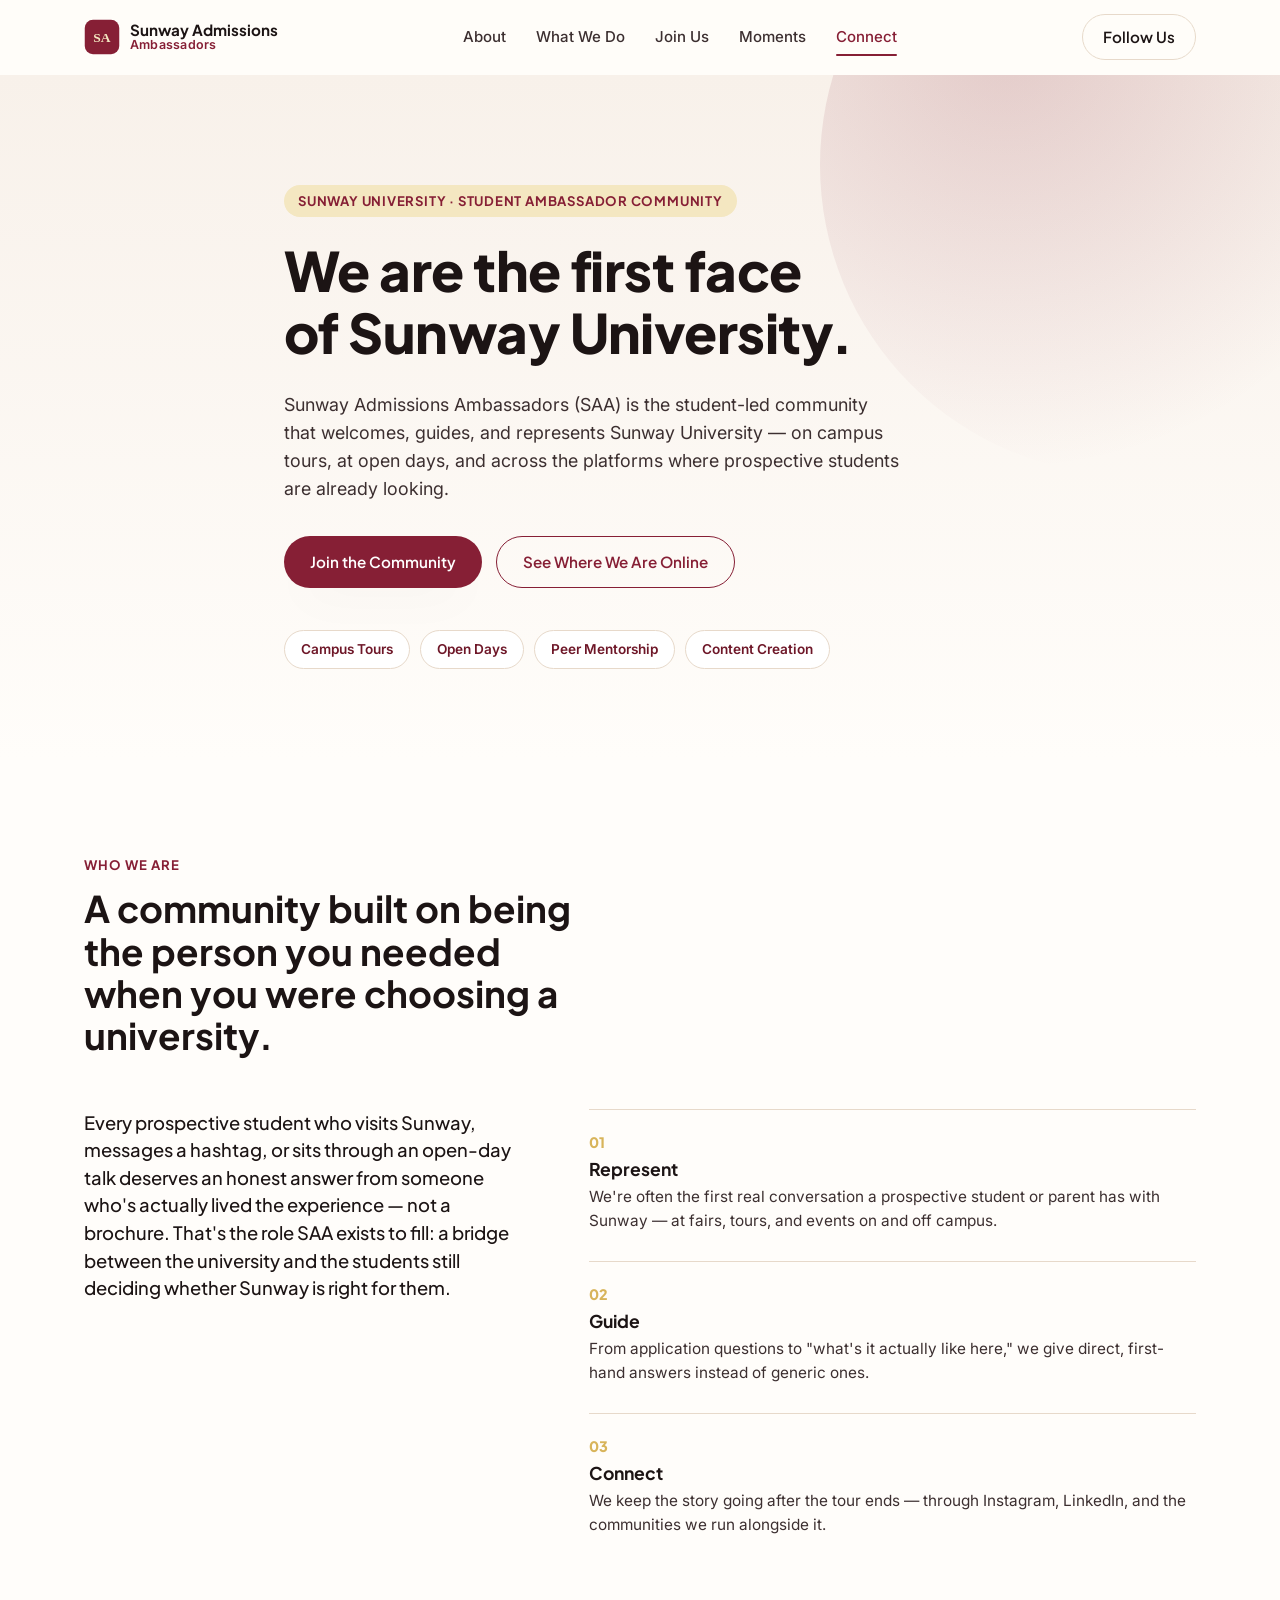
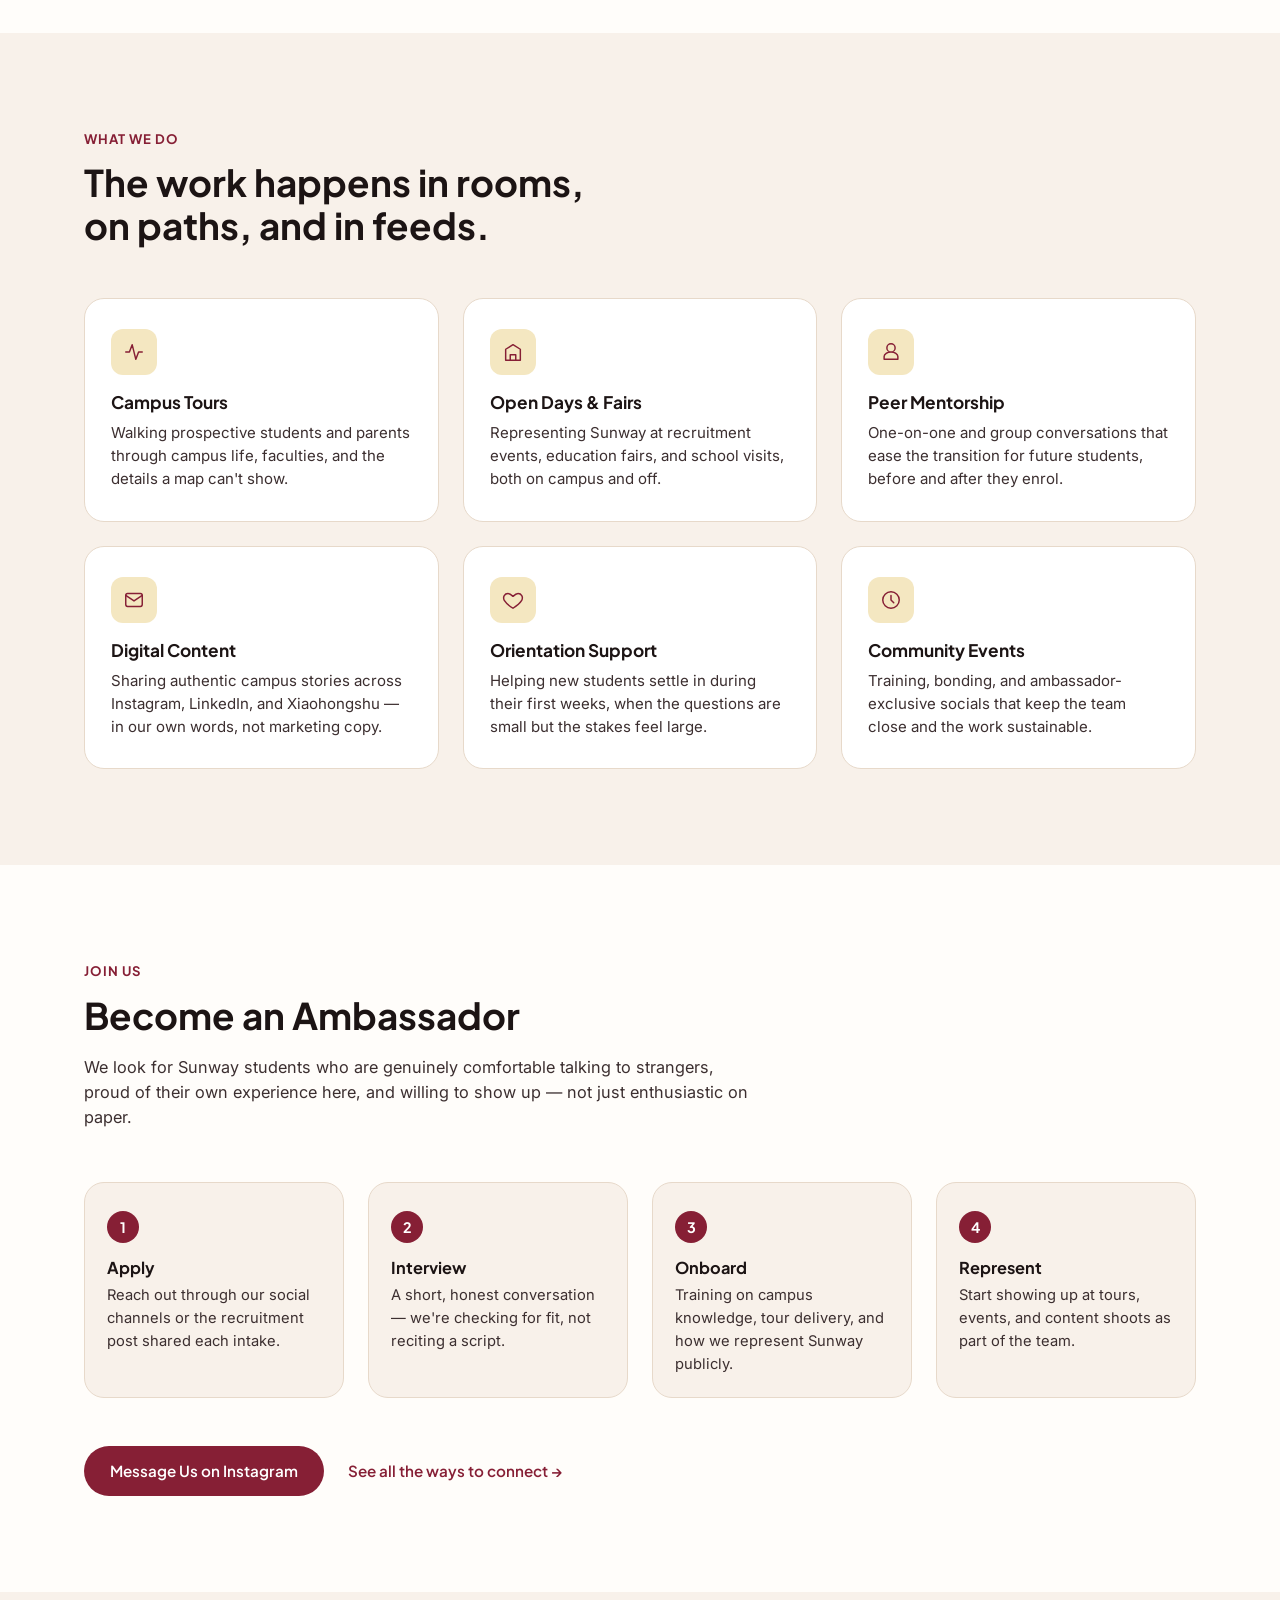
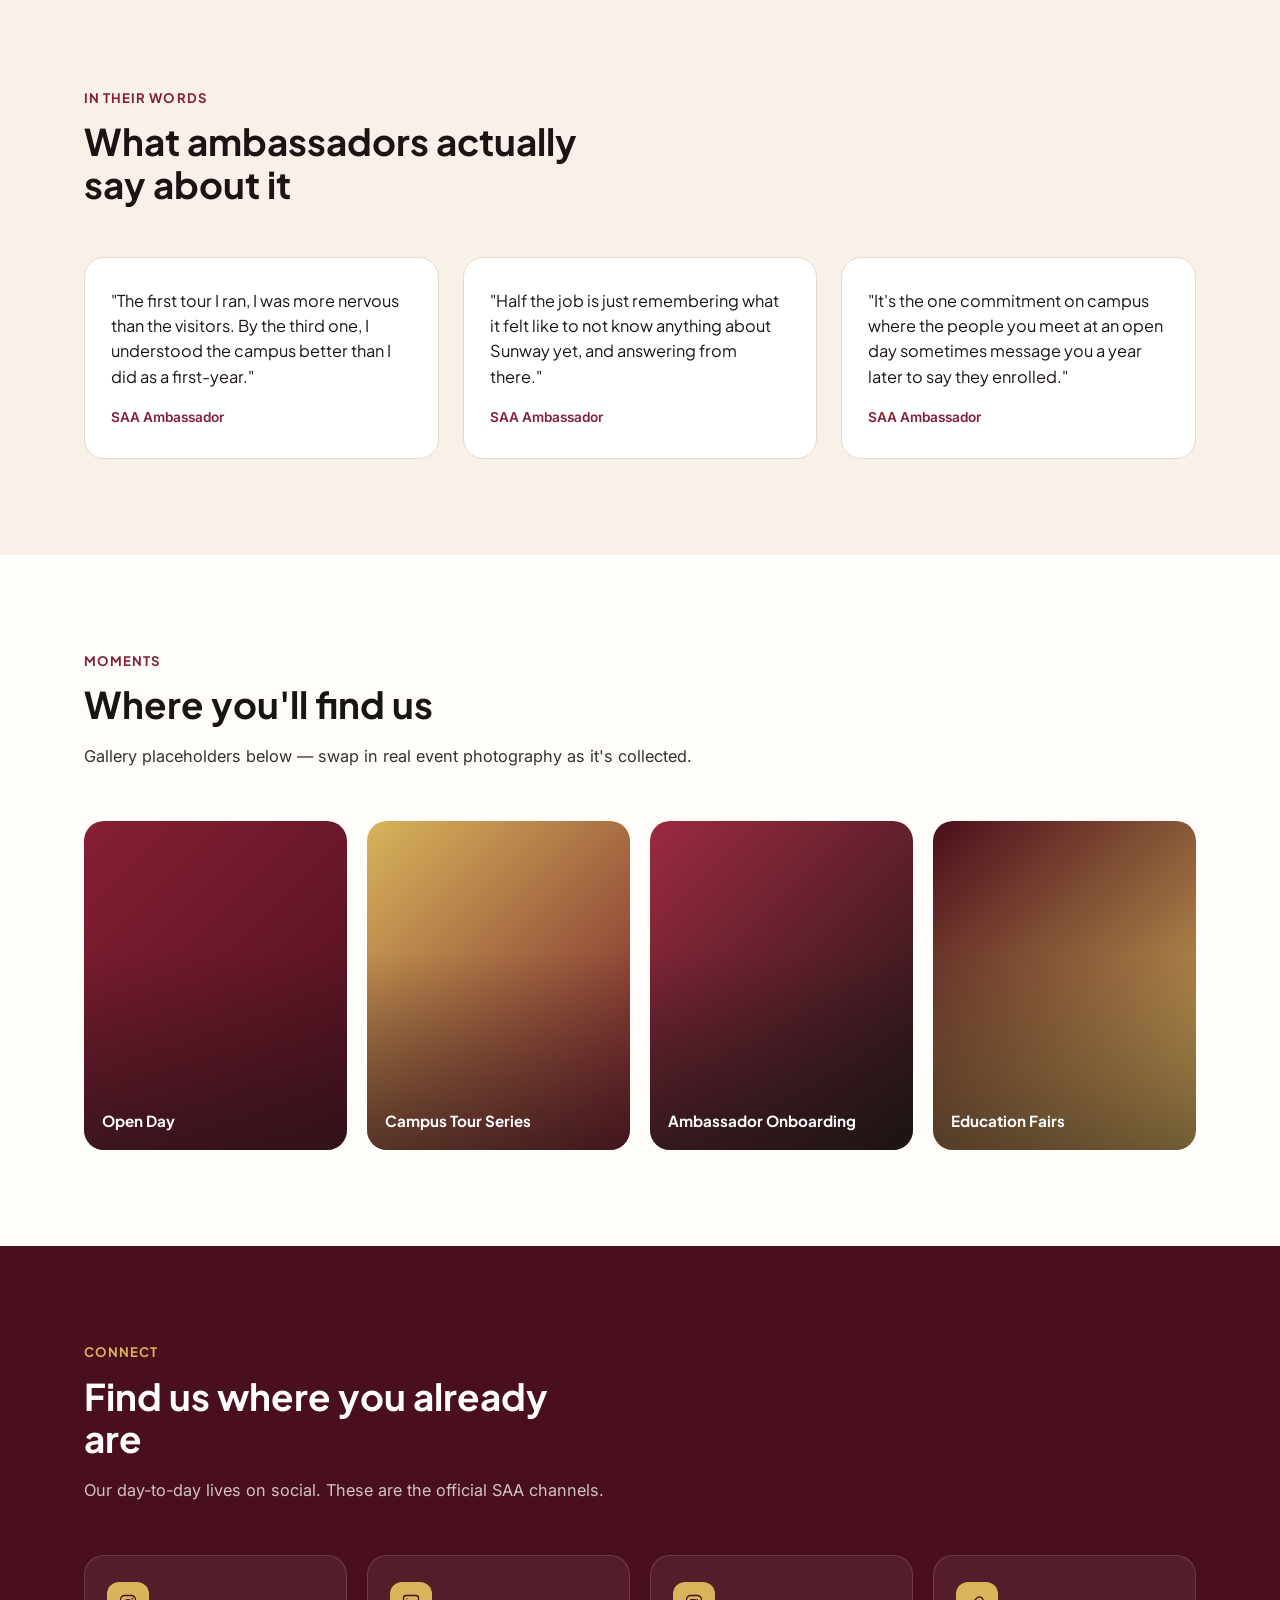
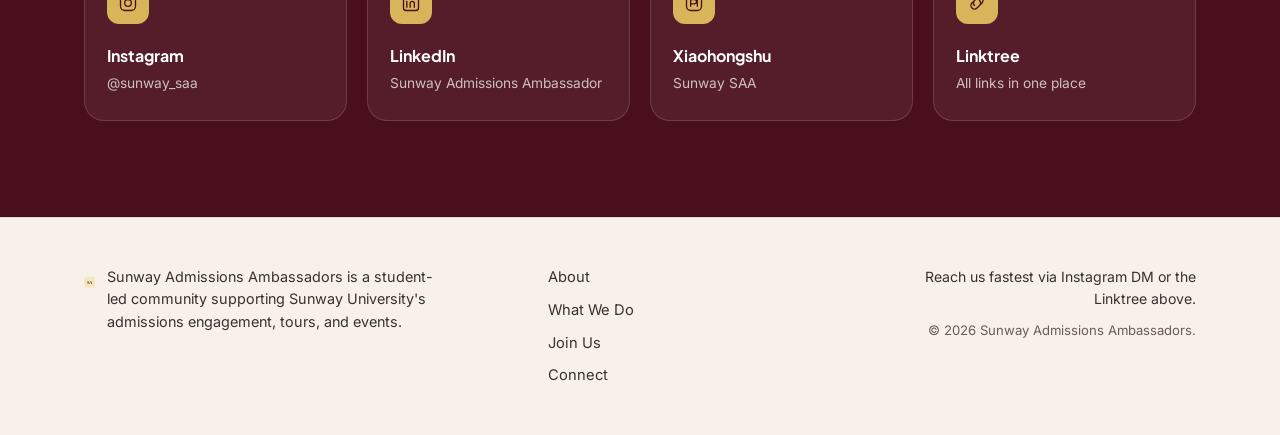
==== index.html @ aa624cef "Build SAA official website from scratch Structural reference is sunwayssa.org (same category: univer" ====
<!DOCTYPE html>
<html lang="en">
<head>
<meta charset="UTF-8">
<meta name="viewport" content="width=device-width, initial-scale=1.0">
<title>Sunway Admissions Ambassadors (SAA)</title>
<meta name="description" content="Sunway Admissions Ambassadors (SAA) is the student-led community that welcomes, guides, and represents Sunway University to prospective students.">
<link rel="icon" href="data:image/svg+xml,%3Csvg xmlns='http://www.w3.org/2000/svg' viewBox='0 0 64 64'%3E%3Crect width='64' height='64' rx='14' fill='%23861F35'/%3E%3Ctext x='32' y='42' font-family='Georgia,serif' font-size='28' font-weight='700' fill='%23F4E7C1' text-anchor='middle'%3ESA%3C/text%3E%3C/svg%3E">
<link rel="preconnect" href="https://fonts.googleapis.com">
<link rel="preconnect" href="https://fonts.gstatic.com" crossorigin>
<link href="https://fonts.googleapis.com/css2?family=Plus+Jakarta+Sans:wght@400;500;600;700;800&family=Inter:wght@400;500;600&display=swap" rel="stylesheet">
<link rel="stylesheet" href="css/styles.css">
</head>
<body>

<a class="skip-link" href="#main">Skip to content</a>

<header class="site-header" id="siteHeader">
  <div class="wrap header-inner">
    <a class="brand" href="#top" aria-label="Sunway Admissions Ambassadors home">
      <span class="brand-mark" aria-hidden="true">
        <svg viewBox="0 0 48 48" width="36" height="36">
          <rect x="1" y="1" width="46" height="46" rx="11" fill="#861F35"/>
          <text x="24" y="31" text-anchor="middle" font-family="Georgia, serif" font-size="18" font-weight="700" fill="#F4E7C1">SA</text>
        </svg>
      </span>
      <span class="brand-text">
        <strong>Sunway Admissions</strong>
        <em>Ambassadors</em>
      </span>
    </a>

    <nav class="main-nav" id="mainNav" aria-label="Primary">
      <a href="#about">About</a>
      <a href="#what-we-do">What We Do</a>
      <a href="#join">Join Us</a>
      <a href="#moments">Moments</a>
      <a href="#connect">Connect</a>
    </nav>

    <div class="header-actions">
      <a class="btn btn-ghost" href="https://www.instagram.com/sunway_saa" target="_blank" rel="noopener">Follow Us</a>
      <button class="nav-toggle" id="navToggle" aria-expanded="false" aria-controls="mainNav" aria-label="Toggle menu">
        <span></span><span></span><span></span>
      </button>
    </div>
  </div>
</header>

<main id="main">

  <!-- HERO -->
  <section class="hero" id="top">
    <div class="hero-glow" aria-hidden="true"></div>
    <div class="wrap hero-inner">
      <p class="eyebrow">Sunway University &middot; Student Ambassador Community</p>
      <h1>We are the first face of Sunway University.</h1>
      <p class="hero-lead">
        Sunway Admissions Ambassadors (SAA) is the student-led community that welcomes,
        guides, and represents Sunway University — on campus tours, at open days,
        and across the platforms where prospective students are already looking.
      </p>
      <div class="hero-cta">
        <a class="btn btn-primary" href="#join">Join the Community</a>
        <a class="btn btn-outline" href="#connect">See Where We Are Online</a>
      </div>
      <ul class="hero-tags" aria-label="What ambassadors do">
        <li>Campus Tours</li>
        <li>Open Days</li>
        <li>Peer Mentorship</li>
        <li>Content Creation</li>
      </ul>
    </div>
  </section>

  <!-- ABOUT -->
  <section class="section" id="about">
    <div class="wrap">
      <div class="section-head">
        <p class="kicker">Who We Are</p>
        <h2>A community built on being the person you needed when you were choosing a university.</h2>
      </div>

      <div class="about-grid">
        <p class="about-lead">
          Every prospective student who visits Sunway, messages a hashtag, or sits through
          an open-day talk deserves an honest answer from someone who's actually lived
          the experience — not a brochure. That's the role SAA exists to fill: a bridge
          between the university and the students still deciding whether Sunway is right
          for them.
        </p>

        <div class="pillar-grid">
          <div class="pillar">
            <span class="pillar-num">01</span>
            <h3>Represent</h3>
            <p>We're often the first real conversation a prospective student or parent has with Sunway — at fairs, tours, and events on and off campus.</p>
          </div>
          <div class="pillar">
            <span class="pillar-num">02</span>
            <h3>Guide</h3>
            <p>From application questions to "what's it actually like here," we give direct, first-hand answers instead of generic ones.</p>
          </div>
          <div class="pillar">
            <span class="pillar-num">03</span>
            <h3>Connect</h3>
            <p>We keep the story going after the tour ends — through Instagram, LinkedIn, and the communities we run alongside it.</p>
          </div>
        </div>
      </div>
    </div>
  </section>

  <!-- WHAT WE DO -->
  <section class="section section-alt" id="what-we-do">
    <div class="wrap">
      <div class="section-head">
        <p class="kicker">What We Do</p>
        <h2>The work happens in rooms, on paths, and in feeds.</h2>
      </div>

      <div class="program-grid">

        <article class="program-card">
          <span class="program-icon" aria-hidden="true">
            <svg viewBox="0 0 24 24"><path d="M3 12h4l3-8 4 16 3-8h4" fill="none" stroke="currentColor" stroke-width="1.6" stroke-linecap="round" stroke-linejoin="round"/></svg>
          </span>
          <h3>Campus Tours</h3>
          <p>Walking prospective students and parents through campus life, faculties, and the details a map can't show.</p>
        </article>

        <article class="program-card">
          <span class="program-icon" aria-hidden="true">
            <svg viewBox="0 0 24 24"><path d="M4 21V9l8-5 8 5v12M4 21h16M9 21v-6h6v6" fill="none" stroke="currentColor" stroke-width="1.6" stroke-linecap="round" stroke-linejoin="round"/></svg>
          </span>
          <h3>Open Days &amp; Fairs</h3>
          <p>Representing Sunway at recruitment events, education fairs, and school visits, both on campus and off.</p>
        </article>

        <article class="program-card">
          <span class="program-icon" aria-hidden="true">
            <svg viewBox="0 0 24 24"><path d="M12 12c2.5 0 4.5-2 4.5-4.5S14.5 3 12 3 7.5 5 7.5 7.5 9.5 12 12 12Zm0 0c-4 0-7.5 2-7.5 5v3h15v-3c0-3-3.5-5-7.5-5Z" fill="none" stroke="currentColor" stroke-width="1.6" stroke-linecap="round" stroke-linejoin="round"/></svg>
          </span>
          <h3>Peer Mentorship</h3>
          <p>One-on-one and group conversations that ease the transition for future students, before and after they enrol.</p>
        </article>

        <article class="program-card">
          <span class="program-icon" aria-hidden="true">
            <svg viewBox="0 0 24 24"><rect x="3" y="5" width="18" height="14" rx="2" fill="none" stroke="currentColor" stroke-width="1.6"/><path d="m3 7 9 6 9-6" fill="none" stroke="currentColor" stroke-width="1.6" stroke-linecap="round" stroke-linejoin="round"/></svg>
          </span>
          <h3>Digital Content</h3>
          <p>Sharing authentic campus stories across Instagram, LinkedIn, and Xiaohongshu — in our own words, not marketing copy.</p>
        </article>

        <article class="program-card">
          <span class="program-icon" aria-hidden="true">
            <svg viewBox="0 0 24 24"><path d="M12 21s-7-4.35-9.5-8.5C.5 8.5 3 5 6.5 5c2 0 3.3 1 5.5 3 2.2-2 3.5-3 5.5-3 3.5 0 6 3.5 4 7.5C19 16.65 12 21 12 21Z" fill="none" stroke="currentColor" stroke-width="1.6" stroke-linecap="round" stroke-linejoin="round"/></svg>
          </span>
          <h3>Orientation Support</h3>
          <p>Helping new students settle in during their first weeks, when the questions are small but the stakes feel large.</p>
        </article>

        <article class="program-card">
          <span class="program-icon" aria-hidden="true">
            <svg viewBox="0 0 24 24"><circle cx="12" cy="12" r="9" fill="none" stroke="currentColor" stroke-width="1.6"/><path d="M12 7v5l3 3" fill="none" stroke="currentColor" stroke-width="1.6" stroke-linecap="round" stroke-linejoin="round"/></svg>
          </span>
          <h3>Community Events</h3>
          <p>Training, bonding, and ambassador-exclusive socials that keep the team close and the work sustainable.</p>
        </article>

      </div>
    </div>
  </section>

  <!-- JOIN -->
  <section class="section" id="join">
    <div class="wrap">
      <div class="section-head">
        <p class="kicker">Join Us</p>
        <h2>Become an Ambassador</h2>
        <p class="section-sub">
          We look for Sunway students who are genuinely comfortable talking to strangers,
          proud of their own experience here, and willing to show up — not just enthusiastic
          on paper.
        </p>
      </div>

      <ol class="process">
        <li>
          <span class="process-step">1</span>
          <h3>Apply</h3>
          <p>Reach out through our social channels or the recruitment post shared each intake.</p>
        </li>
        <li>
          <span class="process-step">2</span>
          <h3>Interview</h3>
          <p>A short, honest conversation — we're checking for fit, not reciting a script.</p>
        </li>
        <li>
          <span class="process-step">3</span>
          <h3>Onboard</h3>
          <p>Training on campus knowledge, tour delivery, and how we represent Sunway publicly.</p>
        </li>
        <li>
          <span class="process-step">4</span>
          <h3>Represent</h3>
          <p>Start showing up at tours, events, and content shoots as part of the team.</p>
        </li>
      </ol>

      <div class="join-cta">
        <a class="btn btn-primary" href="https://www.instagram.com/sunway_saa" target="_blank" rel="noopener">Message Us on Instagram</a>
        <a class="btn btn-text" href="https://linktr.ee/sunwayadmissionambassador" target="_blank" rel="noopener">See all the ways to connect &rarr;</a>
      </div>
    </div>
  </section>

  <!-- VOICES -->
  <section class="section section-alt" id="voices">
    <div class="wrap">
      <div class="section-head">
        <p class="kicker">In Their Words</p>
        <h2>What ambassadors actually say about it</h2>
      </div>

      <!-- Placeholder quotes — replace with real ambassador testimonials once collected. -->
      <div class="quote-grid">
        <blockquote class="quote-card">
          <p>"The first tour I ran, I was more nervous than the visitors. By the third one, I understood the campus better than I did as a first-year."</p>
          <footer>SAA Ambassador</footer>
        </blockquote>
        <blockquote class="quote-card">
          <p>"Half the job is just remembering what it felt like to not know anything about Sunway yet, and answering from there."</p>
          <footer>SAA Ambassador</footer>
        </blockquote>
        <blockquote class="quote-card">
          <p>"It's the one commitment on campus where the people you meet at an open day sometimes message you a year later to say they enrolled."</p>
          <footer>SAA Ambassador</footer>
        </blockquote>
      </div>
    </div>
  </section>

  <!-- MOMENTS / GALLERY -->
  <section class="section" id="moments">
    <div class="wrap">
      <div class="section-head">
        <p class="kicker">Moments</p>
        <h2>Where you'll find us</h2>
        <p class="section-sub">Gallery placeholders below — swap in real event photography as it's collected.</p>
      </div>

      <div class="moments-grid">
        <figure class="moment-card moment-a">
          <figcaption>Open Day</figcaption>
        </figure>
        <figure class="moment-card moment-b">
          <figcaption>Campus Tour Series</figcaption>
        </figure>
        <figure class="moment-card moment-c">
          <figcaption>Ambassador Onboarding</figcaption>
        </figure>
        <figure class="moment-card moment-d">
          <figcaption>Education Fairs</figcaption>
        </figure>
      </div>
    </div>
  </section>

  <!-- CONNECT -->
  <section class="section section-dark" id="connect">
    <div class="wrap">
      <div class="section-head">
        <p class="kicker light">Connect</p>
        <h2>Find us where you already are</h2>
        <p class="section-sub light">
          Our day-to-day lives on social. These are the official SAA channels.
        </p>
      </div>

      <div class="social-grid">

        <a class="social-card" href="https://www.instagram.com/sunway_saa" target="_blank" rel="noopener">
          <span class="social-icon" aria-hidden="true">
            <svg viewBox="0 0 24 24"><rect x="3" y="3" width="18" height="18" rx="5" fill="none" stroke="currentColor" stroke-width="1.6"/><circle cx="12" cy="12" r="4" fill="none" stroke="currentColor" stroke-width="1.6"/><circle cx="17.2" cy="6.8" r="1.1" fill="currentColor"/></svg>
          </span>
          <span class="social-name">Instagram</span>
          <span class="social-handle">@sunway_saa</span>
        </a>

        <a class="social-card" href="https://www.linkedin.com/company/sunway-admissions-ambassador/" target="_blank" rel="noopener">
          <span class="social-icon" aria-hidden="true">
            <svg viewBox="0 0 24 24"><rect x="3" y="3" width="18" height="18" rx="3" fill="none" stroke="currentColor" stroke-width="1.6"/><path d="M7 10v7M7 7v.01M11 17v-4.5c0-1.5 1-2.5 2.5-2.5S16 11 16 12.5V17" fill="none" stroke="currentColor" stroke-width="1.6" stroke-linecap="round"/></svg>
          </span>
          <span class="social-name">LinkedIn</span>
          <span class="social-handle">Sunway Admissions Ambassador</span>
        </a>

        <a class="social-card" href="https://www.xiaohongshu.com/user/profile/60d4b500000000000100b4c3" target="_blank" rel="noopener">
          <span class="social-icon" aria-hidden="true">
            <svg viewBox="0 0 24 24"><rect x="3" y="3" width="18" height="18" rx="5" fill="none" stroke="currentColor" stroke-width="1.6"/><path d="M8 8v8M8 8h4.5a2.5 2.5 0 0 1 0 5H8m8-5v8" fill="none" stroke="currentColor" stroke-width="1.6" stroke-linecap="round" stroke-linejoin="round"/></svg>
          </span>
          <span class="social-name">Xiaohongshu</span>
          <span class="social-handle">Sunway SAA</span>
        </a>

        <a class="social-card" href="https://linktr.ee/sunwayadmissionambassador" target="_blank" rel="noopener">
          <span class="social-icon" aria-hidden="true">
            <svg viewBox="0 0 24 24"><path d="M9 15a4 4 0 0 1 0-6l3-3a4 4 0 0 1 6 6l-1.5 1.5" fill="none" stroke="currentColor" stroke-width="1.6" stroke-linecap="round" stroke-linejoin="round"/><path d="M15 9a4 4 0 0 1 0 6l-3 3a4 4 0 0 1-6-6l1.5-1.5" fill="none" stroke="currentColor" stroke-width="1.6" stroke-linecap="round" stroke-linejoin="round"/></svg>
          </span>
          <span class="social-name">Linktree</span>
          <span class="social-handle">All links in one place</span>
        </a>

      </div>
    </div>
  </section>

</main>

<footer class="site-footer">
  <div class="wrap footer-inner">
    <div class="footer-brand">
      <span class="brand-mark" aria-hidden="true">
        <svg viewBox="0 0 48 48" width="32" height="32">
          <rect x="1" y="1" width="46" height="46" rx="11" fill="#F4E7C1"/>
          <text x="24" y="31" text-anchor="middle" font-family="Georgia, serif" font-size="18" font-weight="700" fill="#861F35">SA</text>
        </svg>
      </span>
      <p>Sunway Admissions Ambassadors is a student-led community supporting Sunway University's admissions engagement, tours, and events.</p>
    </div>

    <nav class="footer-nav" aria-label="Footer">
      <a href="#about">About</a>
      <a href="#what-we-do">What We Do</a>
      <a href="#join">Join Us</a>
      <a href="#connect">Connect</a>
    </nav>

    <div class="footer-meta">
      <!-- TODO: replace with an official SAA contact email once available -->
      <p class="footer-contact">Reach us fastest via Instagram DM or the Linktree above.</p>
      <p class="footer-copy">&copy; <span id="year"></span> Sunway Admissions Ambassadors.</p>
    </div>
  </div>
</footer>

<script src="js/main.js"></script>
</body>
</html>
---- css/styles.css ----
/* ===========================================================
   Sunway Admissions Ambassadors — base styles
   Palette is a Sunway-red-inspired placeholder; swap for the
   official brand hex/logo when available.
   =========================================================== */

:root {
  --maroon-900: #4a0f1c;
  --maroon-700: #6e1728;
  --maroon-600: #861f35;
  --maroon-500: #9c2a41;
  --gold-400: #d8b45a;
  --gold-200: #f4e7c1;
  --ink-900: #1c1414;
  --ink-700: #3c2f30;
  --ink-500: #6b5b5c;
  --paper-0: #fffdfa;
  --paper-100: #f8f1ea;
  --paper-200: #f0e4d8;
  --line: #e7d9ca;

  --font-display: 'Plus Jakarta Sans', system-ui, sans-serif;
  --font-body: 'Inter', system-ui, sans-serif;

  --radius-lg: 20px;
  --radius-md: 14px;
  --radius-sm: 8px;
  --shadow-soft: 0 20px 45px -25px rgba(74, 15, 28, 0.35);
  --container: 1160px;
}

* { box-sizing: border-box; }
html { scroll-behavior: smooth; }

body {
  margin: 0;
  font-family: var(--font-body);
  color: var(--ink-900);
  background: var(--paper-0);
  line-height: 1.55;
  -webkit-font-smoothing: antialiased;
}

h1, h2, h3 {
  font-family: var(--font-display);
  line-height: 1.15;
  margin: 0 0 0.5em;
  color: var(--ink-900);
}

p { margin: 0 0 1em; color: var(--ink-700); }

a { color: inherit; text-decoration: none; }

img, svg { display: block; max-width: 100%; }

ul, ol { margin: 0; padding: 0; list-style: none; }

.wrap {
  max-width: var(--container);
  margin: 0 auto;
  padding: 0 24px;
}

.skip-link {
  position: absolute;
  left: -999px;
  top: 0;
  background: var(--maroon-600);
  color: #fff;
  padding: 12px 18px;
  border-radius: 0 0 8px 0;
  z-index: 999;
}
.skip-link:focus { left: 0; }

/* ---------- Buttons ---------- */
.btn {
  display: inline-flex;
  align-items: center;
  justify-content: center;
  gap: 8px;
  padding: 13px 26px;
  border-radius: 999px;
  font-family: var(--font-display);
  font-weight: 600;
  font-size: 0.95rem;
  transition: transform 0.18s ease, box-shadow 0.18s ease, background 0.18s ease, color 0.18s ease;
  white-space: nowrap;
}
.btn-primary {
  background: var(--maroon-600);
  color: #fff;
  box-shadow: var(--shadow-soft);
}
.btn-primary:hover { transform: translateY(-2px); background: var(--maroon-700); }

.btn-outline {
  background: transparent;
  color: var(--maroon-600);
  border: 1.5px solid var(--maroon-600);
}
.btn-outline:hover { background: var(--maroon-600); color: #fff; }

.btn-ghost {
  background: transparent;
  color: var(--ink-900);
  border: 1.5px solid var(--line);
  padding: 10px 20px;
}
.btn-ghost:hover { border-color: var(--maroon-600); color: var(--maroon-600); }

.btn-text {
  color: var(--maroon-600);
  font-weight: 600;
  padding: 10px 4px;
}
.btn-text:hover { text-decoration: underline; }

/* ---------- Header ---------- */
.site-header {
  position: sticky;
  top: 0;
  z-index: 100;
  background: rgba(255, 253, 250, 0.86);
  backdrop-filter: saturate(180%) blur(14px);
  border-bottom: 1px solid transparent;
  transition: border-color 0.25s ease, box-shadow 0.25s ease;
}
.site-header.scrolled {
  border-bottom-color: var(--line);
  box-shadow: 0 8px 24px -20px rgba(28, 20, 20, 0.5);
}

.header-inner {
  display: flex;
  align-items: center;
  justify-content: space-between;
  padding-top: 14px;
  padding-bottom: 14px;
  gap: 24px;
}

.brand {
  display: flex;
  align-items: center;
  gap: 10px;
}
.brand-text { display: flex; flex-direction: column; line-height: 1.1; }
.brand-text strong { font-family: var(--font-display); font-size: 0.95rem; font-weight: 700; }
.brand-text em { font-style: normal; font-size: 0.78rem; color: var(--maroon-600); font-weight: 600; letter-spacing: 0.02em; }

.main-nav {
  display: flex;
  align-items: center;
  gap: 30px;
}
.main-nav a {
  font-size: 0.94rem;
  font-weight: 500;
  color: var(--ink-700);
  position: relative;
  padding: 4px 0;
}
.main-nav a:hover { color: var(--maroon-600); }
.main-nav a.active { color: var(--maroon-600); }
.main-nav a.active::after {
  content: "";
  position: absolute;
  left: 0; right: 0; bottom: -4px;
  height: 2px;
  background: var(--maroon-600);
  border-radius: 2px;
}

.header-actions { display: flex; align-items: center; gap: 14px; }

.nav-toggle {
  display: none;
  flex-direction: column;
  justify-content: center;
  gap: 5px;
  width: 40px;
  height: 40px;
  border: 1px solid var(--line);
  border-radius: 10px;
  background: var(--paper-0);
  cursor: pointer;
}
.nav-toggle span {
  display: block;
  height: 2px;
  width: 20px;
  margin: 0 auto;
  background: var(--ink-900);
  border-radius: 2px;
  transition: transform 0.2s ease, opacity 0.2s ease;
}
.nav-toggle[aria-expanded="true"] span:nth-child(1) { transform: translateY(7px) rotate(45deg); }
.nav-toggle[aria-expanded="true"] span:nth-child(2) { opacity: 0; }
.nav-toggle[aria-expanded="true"] span:nth-child(3) { transform: translateY(-7px) rotate(-45deg); }

/* ---------- Hero ---------- */
.hero {
  position: relative;
  overflow: hidden;
  padding: 110px 0 90px;
  background: linear-gradient(180deg, var(--paper-100) 0%, var(--paper-0) 100%);
}
.hero-glow {
  position: absolute;
  top: -220px;
  right: -160px;
  width: 620px;
  height: 620px;
  border-radius: 50%;
  background: radial-gradient(circle at 30% 30%, rgba(134, 31, 53, 0.18), transparent 70%);
  pointer-events: none;
}
.hero-inner { position: relative; max-width: 760px; }

.eyebrow {
  display: inline-block;
  font-family: var(--font-display);
  font-size: 0.82rem;
  font-weight: 700;
  letter-spacing: 0.06em;
  text-transform: uppercase;
  color: var(--maroon-600);
  background: var(--gold-200);
  padding: 6px 14px;
  border-radius: 999px;
  margin-bottom: 22px;
}

.hero h1 {
  font-size: clamp(2.2rem, 5vw, 3.4rem);
  font-weight: 800;
  letter-spacing: -0.01em;
  max-width: 15ch;
}

.hero-lead {
  font-size: 1.12rem;
  color: var(--ink-700);
  max-width: 56ch;
  margin-bottom: 34px;
}

.hero-cta { display: flex; flex-wrap: wrap; gap: 14px; margin-bottom: 42px; }

.hero-tags {
  display: flex;
  flex-wrap: wrap;
  gap: 10px;
}
.hero-tags li {
  font-size: 0.85rem;
  font-weight: 600;
  color: var(--maroon-700);
  background: #fff;
  border: 1px solid var(--line);
  padding: 8px 16px;
  border-radius: 999px;
}

/* ---------- Sections (shared) ---------- */
.section { padding: 96px 0; }
.section-alt { background: var(--paper-100); }
.section-dark {
  background: var(--maroon-900);
  color: #fff;
}
.section-dark p { color: rgba(255,255,255,0.78); }
.section-dark h2 { color: #fff; }

.section-head { max-width: 680px; margin-bottom: 52px; }
.kicker {
  font-family: var(--font-display);
  font-size: 0.82rem;
  font-weight: 700;
  letter-spacing: 0.08em;
  text-transform: uppercase;
  color: var(--maroon-600);
  margin-bottom: 12px;
}
.kicker.light { color: var(--gold-400); }
.section-head h2 {
  font-size: clamp(1.6rem, 3.2vw, 2.3rem);
  font-weight: 700;
  max-width: 20ch;
}
.section-sub { font-size: 1.02rem; }
.section-sub.light { color: rgba(255,255,255,0.75); }

/* ---------- About ---------- */
.about-grid { display: grid; grid-template-columns: 0.85fr 1.15fr; gap: 56px; align-items: start; }
.about-lead { font-size: 1.15rem; color: var(--ink-900); font-family: var(--font-display); font-weight: 500; line-height: 1.5; }

.pillar-grid { display: grid; gap: 28px; }
.pillar { border-top: 1px solid var(--line); padding-top: 20px; }
.pillar-num {
  display: inline-block;
  font-family: var(--font-display);
  font-weight: 800;
  color: var(--gold-400);
  font-size: 0.9rem;
  margin-bottom: 6px;
}
.pillar h3 { font-size: 1.1rem; margin-bottom: 6px; }
.pillar p { font-size: 0.96rem; margin-bottom: 0; }

/* ---------- Program cards ---------- */
.program-grid {
  display: grid;
  grid-template-columns: repeat(3, 1fr);
  gap: 24px;
}
.program-card {
  background: #fff;
  border: 1px solid var(--line);
  border-radius: var(--radius-lg);
  padding: 30px 26px;
  transition: transform 0.2s ease, box-shadow 0.2s ease;
}
.program-card:hover { transform: translateY(-4px); box-shadow: var(--shadow-soft); }
.program-icon {
  display: inline-flex;
  align-items: center;
  justify-content: center;
  width: 46px;
  height: 46px;
  border-radius: 12px;
  background: var(--gold-200);
  color: var(--maroon-600);
  margin-bottom: 18px;
}
.program-icon svg { width: 22px; height: 22px; }
.program-card h3 { font-size: 1.08rem; margin-bottom: 8px; }
.program-card p { font-size: 0.94rem; margin-bottom: 0; }

/* ---------- Join / process ---------- */
.process {
  display: grid;
  grid-template-columns: repeat(4, 1fr);
  gap: 24px;
  counter-reset: step;
  margin-bottom: 48px;
}
.process li {
  position: relative;
  padding: 28px 22px 22px;
  border: 1px solid var(--line);
  border-radius: var(--radius-lg);
  background: var(--paper-100);
}
.process-step {
  display: inline-flex;
  align-items: center;
  justify-content: center;
  width: 32px;
  height: 32px;
  border-radius: 50%;
  background: var(--maroon-600);
  color: #fff;
  font-family: var(--font-display);
  font-weight: 700;
  font-size: 0.9rem;
  margin-bottom: 16px;
}
.process h3 { font-size: 1.02rem; margin-bottom: 6px; }
.process p { font-size: 0.92rem; margin-bottom: 0; }

.join-cta {
  display: flex;
  align-items: center;
  flex-wrap: wrap;
  gap: 20px;
}

/* ---------- Quotes ---------- */
.quote-grid {
  display: grid;
  grid-template-columns: repeat(3, 1fr);
  gap: 24px;
}
.quote-card {
  margin: 0;
  background: #fff;
  border: 1px solid var(--line);
  border-radius: var(--radius-lg);
  padding: 30px 26px;
  position: relative;
}
.quote-card p {
  font-family: var(--font-display);
  font-size: 1.02rem;
  color: var(--ink-900);
  margin-bottom: 18px;
}
.quote-card footer {
  font-size: 0.85rem;
  font-weight: 600;
  color: var(--maroon-600);
}

/* ---------- Moments / gallery placeholders ---------- */
.moments-grid {
  display: grid;
  grid-template-columns: repeat(4, 1fr);
  gap: 20px;
}
.moment-card {
  margin: 0;
  aspect-ratio: 4 / 5;
  border-radius: var(--radius-lg);
  display: flex;
  align-items: flex-end;
  padding: 18px;
  position: relative;
  overflow: hidden;
}
.moment-card figcaption {
  font-family: var(--font-display);
  font-weight: 700;
  color: #fff;
  font-size: 0.95rem;
  position: relative;
  z-index: 1;
}
.moment-card::after {
  content: "";
  position: absolute; inset: 0;
  background: linear-gradient(180deg, transparent 40%, rgba(28,20,20,0.55) 100%);
}
.moment-a { background: linear-gradient(135deg, var(--maroon-600), var(--maroon-900)); }
.moment-b { background: linear-gradient(135deg, var(--gold-400), var(--maroon-700)); }
.moment-c { background: linear-gradient(135deg, var(--maroon-500), var(--ink-900)); }
.moment-d { background: linear-gradient(135deg, var(--maroon-900), var(--gold-400)); }

/* ---------- Social / connect ---------- */
.social-grid {
  display: grid;
  grid-template-columns: repeat(4, 1fr);
  gap: 20px;
}
.social-card {
  background: rgba(255,255,255,0.06);
  border: 1px solid rgba(255,255,255,0.14);
  border-radius: var(--radius-lg);
  padding: 26px 22px;
  transition: transform 0.2s ease, background 0.2s ease;
}
.social-card:hover { transform: translateY(-4px); background: rgba(255,255,255,0.12); }
.social-icon {
  display: inline-flex;
  align-items: center;
  justify-content: center;
  width: 42px;
  height: 42px;
  border-radius: 12px;
  background: var(--gold-400);
  color: var(--maroon-900);
  margin-bottom: 20px;
}
.social-icon svg { width: 20px; height: 20px; }
.social-name {
  display: block;
  font-family: var(--font-display);
  font-weight: 700;
  color: #fff;
  margin-bottom: 4px;
}
.social-handle {
  display: block;
  font-size: 0.86rem;
  color: rgba(255,255,255,0.72);
}

/* ---------- Footer ---------- */
.site-footer {
  background: var(--paper-100);
  border-top: 1px solid var(--line);
  padding: 48px 0;
}
.footer-inner {
  display: grid;
  grid-template-columns: 1.4fr 1fr 1fr;
  gap: 32px;
  align-items: start;
}
.footer-brand { display: flex; gap: 12px; align-items: flex-start; max-width: 360px; }
.footer-brand p { font-size: 0.9rem; margin: 0; }
.footer-nav { display: flex; flex-direction: column; gap: 10px; }
.footer-nav a { font-size: 0.92rem; color: var(--ink-700); }
.footer-nav a:hover { color: var(--maroon-600); }
.footer-meta { text-align: right; }
.footer-contact { font-size: 0.88rem; margin-bottom: 10px; }
.footer-copy { font-size: 0.82rem; color: var(--ink-500); margin-bottom: 0; }

/* ---------- Scroll reveal ---------- */
[data-reveal] { opacity: 0; transform: translateY(18px); transition: opacity 0.6s ease, transform 0.6s ease; }
[data-reveal].is-visible { opacity: 1; transform: translateY(0); }

/* ===========================================================
   Responsive
   =========================================================== */
@media (max-width: 980px) {
  .about-grid { grid-template-columns: 1fr; }
  .program-grid { grid-template-columns: repeat(2, 1fr); }
  .process { grid-template-columns: repeat(2, 1fr); }
  .quote-grid { grid-template-columns: 1fr; }
  .moments-grid { grid-template-columns: repeat(2, 1fr); }
  .social-grid { grid-template-columns: repeat(2, 1fr); }
  .footer-inner { grid-template-columns: 1fr; text-align: left; }
  .footer-meta { text-align: left; }
}

@media (max-width: 760px) {
  .main-nav {
    position: absolute;
    top: 100%; left: 0; right: 0;
    background: var(--paper-0);
    border-bottom: 1px solid var(--line);
    flex-direction: column;
    align-items: flex-start;
    padding: 20px 24px 26px;
    gap: 16px;
    display: none;
  }
  .main-nav.open { display: flex; }
  .nav-toggle { display: flex; }
  .header-actions .btn-ghost { display: none; }
  .program-grid { grid-template-columns: 1fr; }
  .process { grid-template-columns: 1fr; }
  .moments-grid { grid-template-columns: repeat(2, 1fr); }
  .social-grid { grid-template-columns: 1fr; }
  .hero { padding: 90px 0 60px; }
}
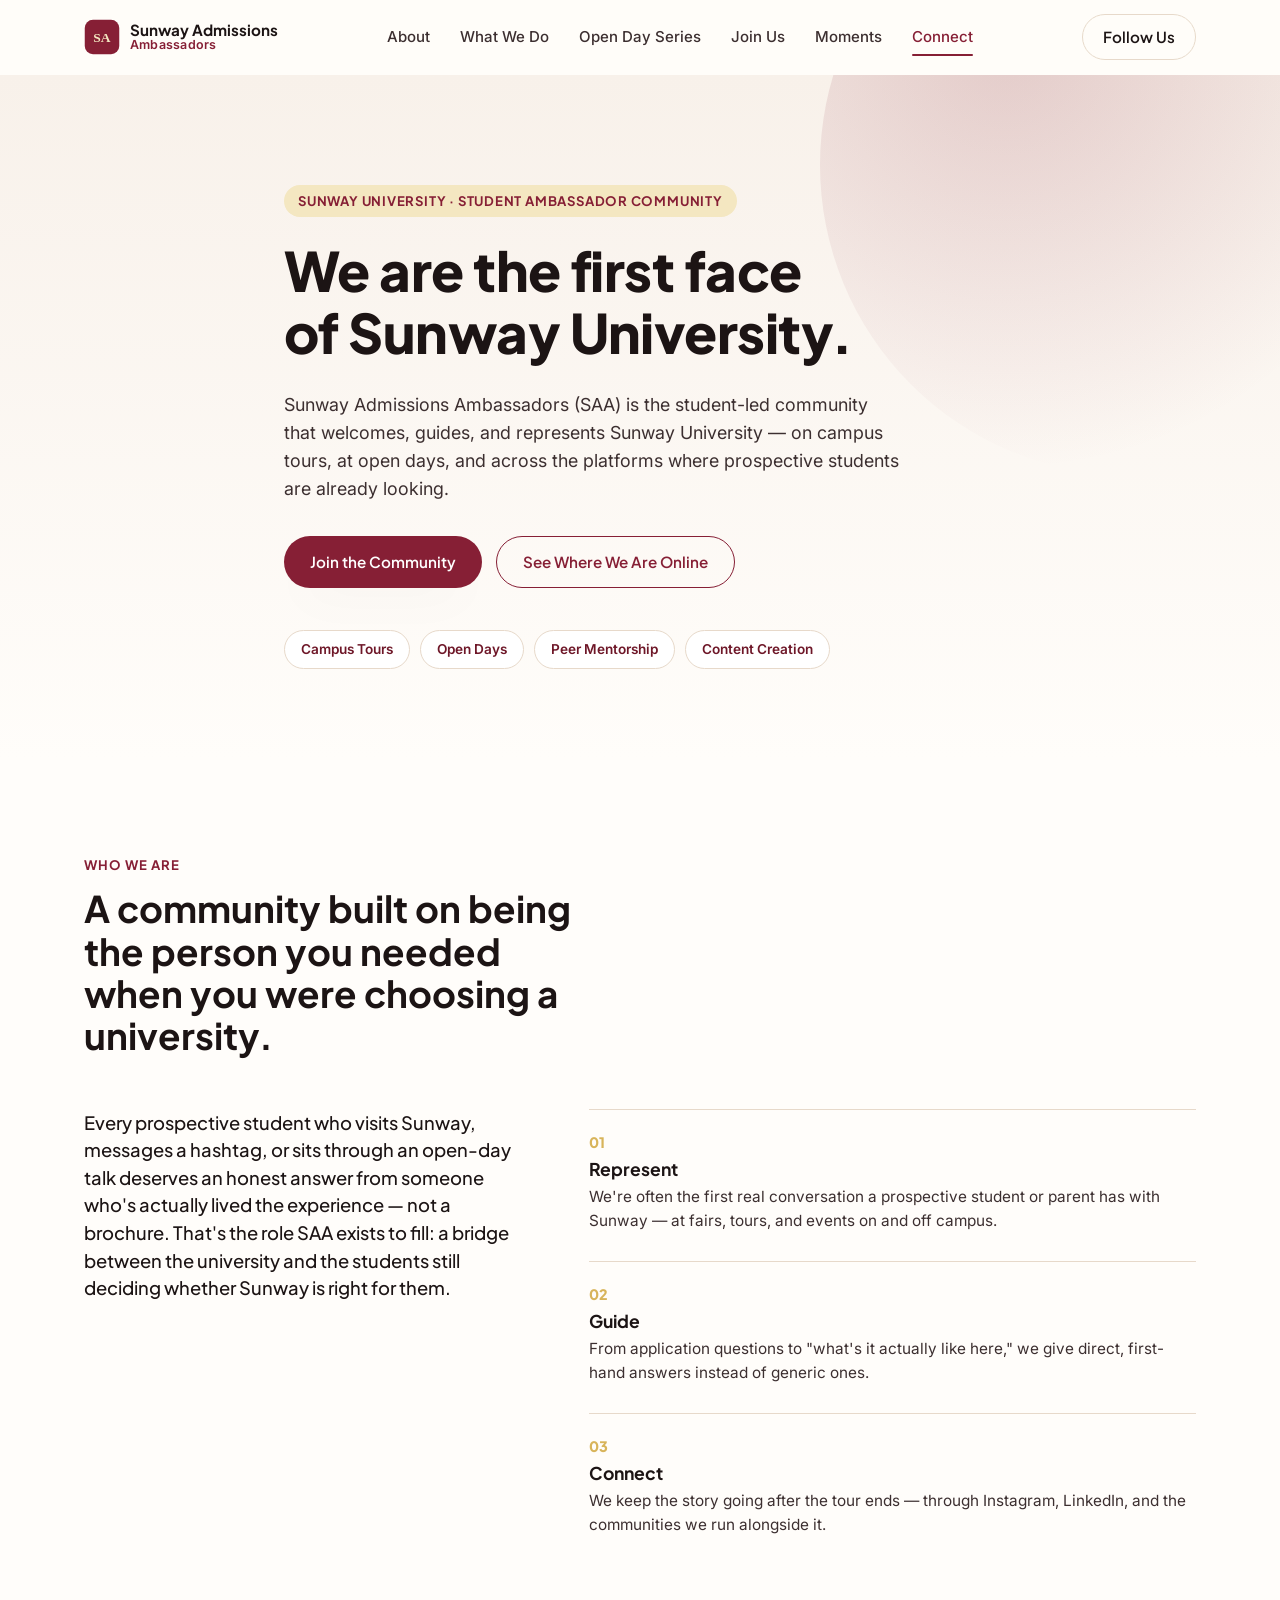
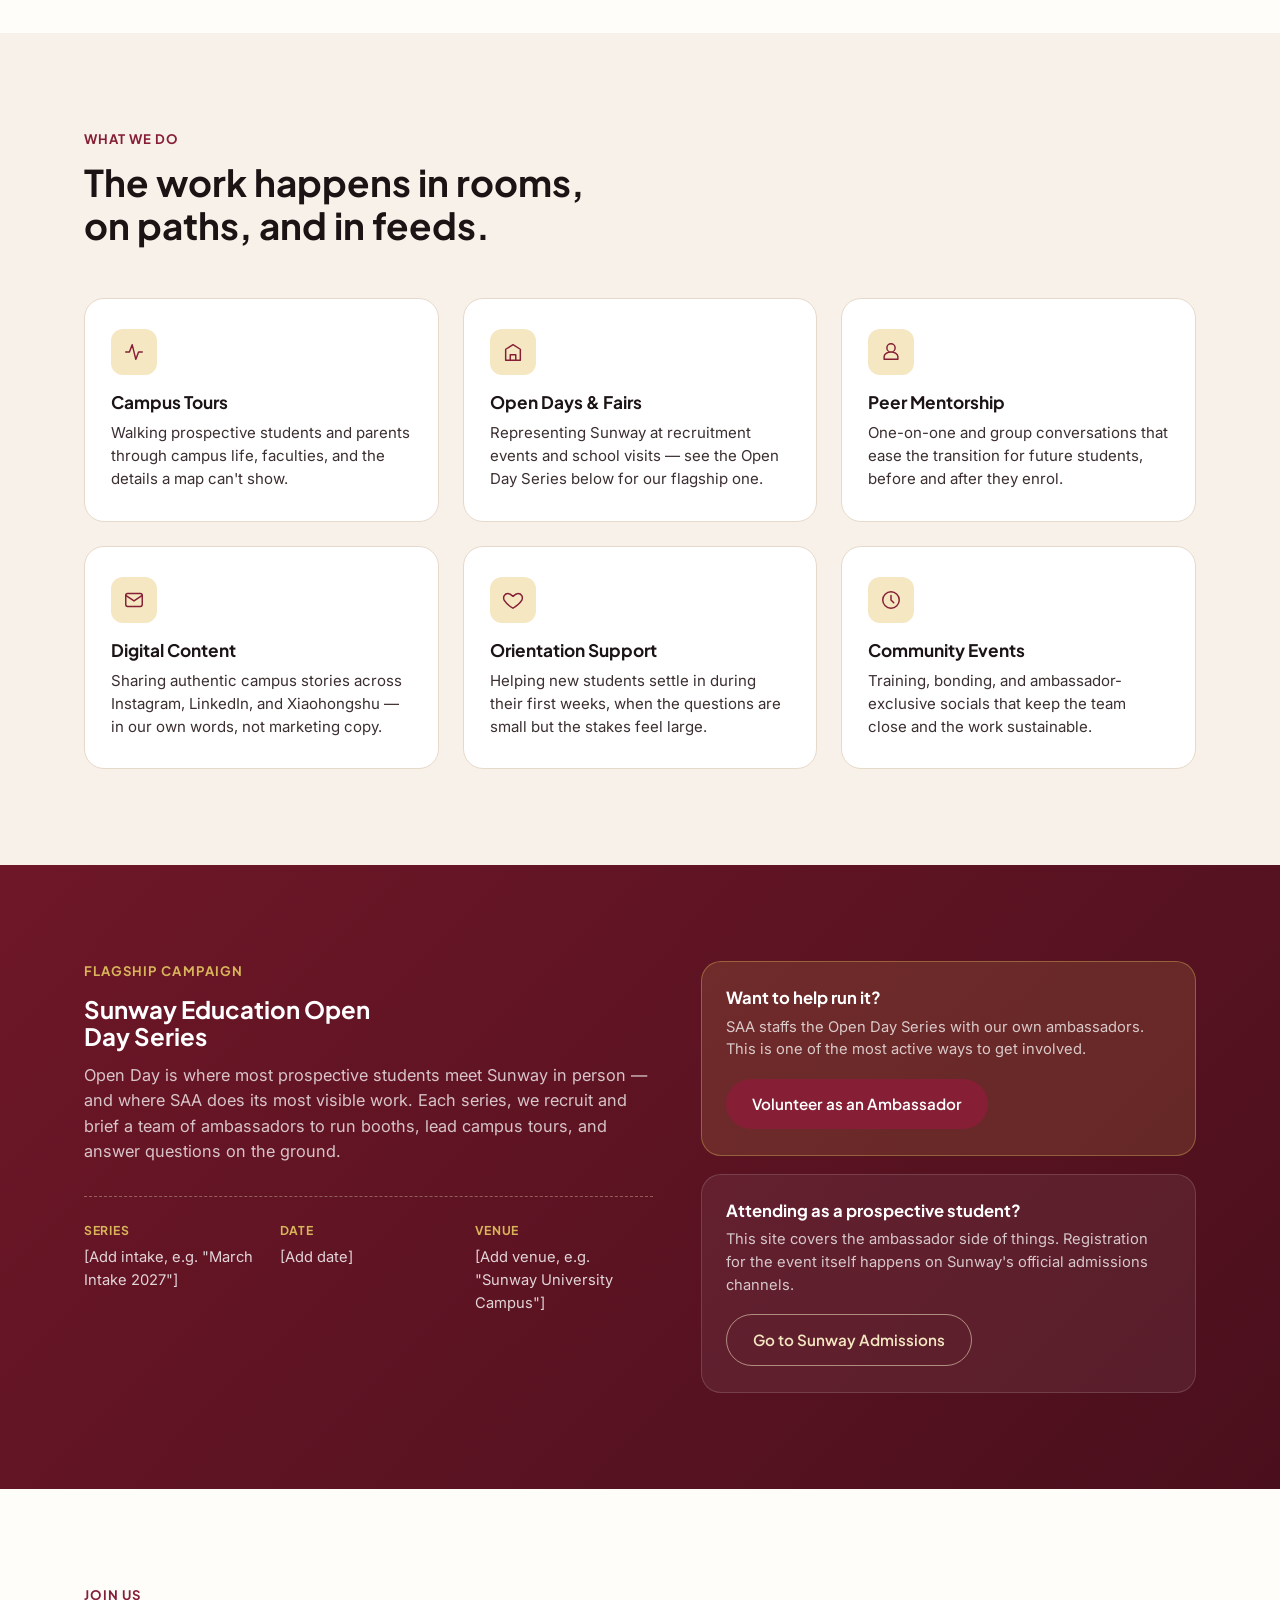
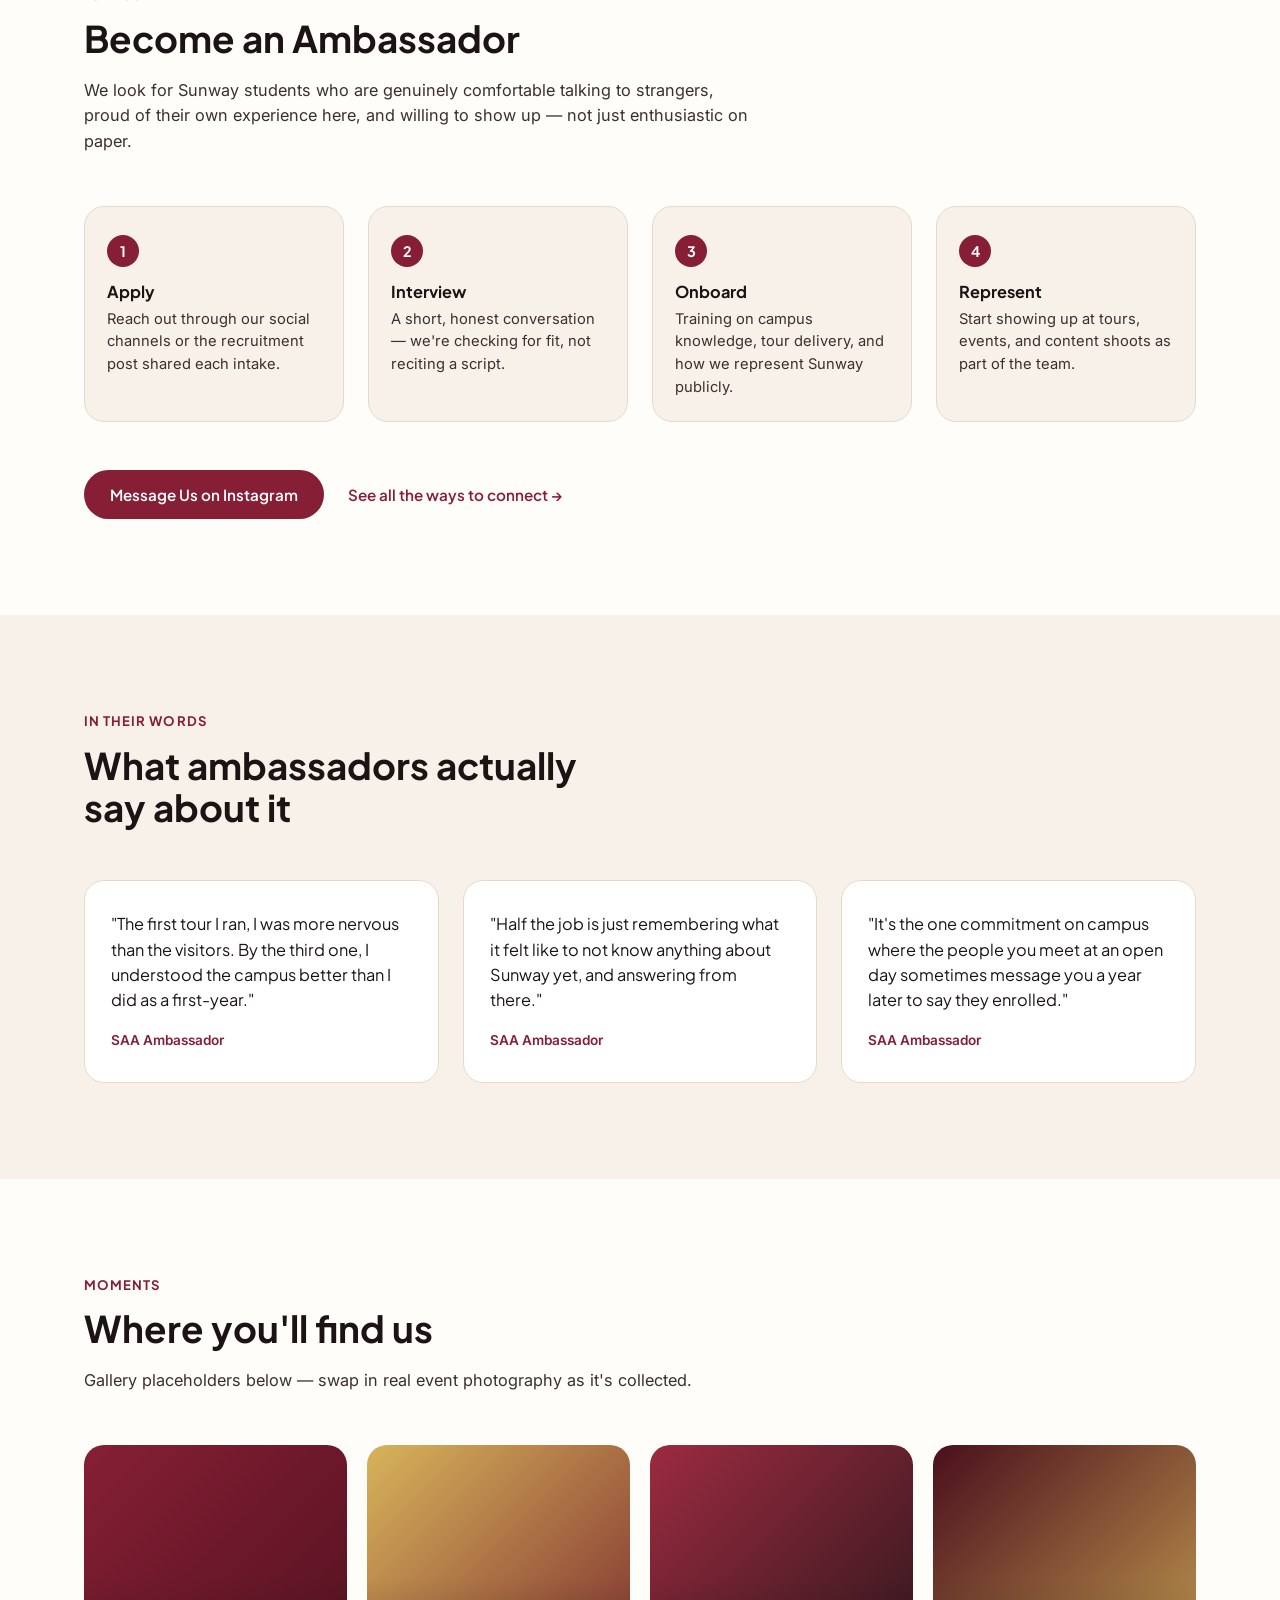
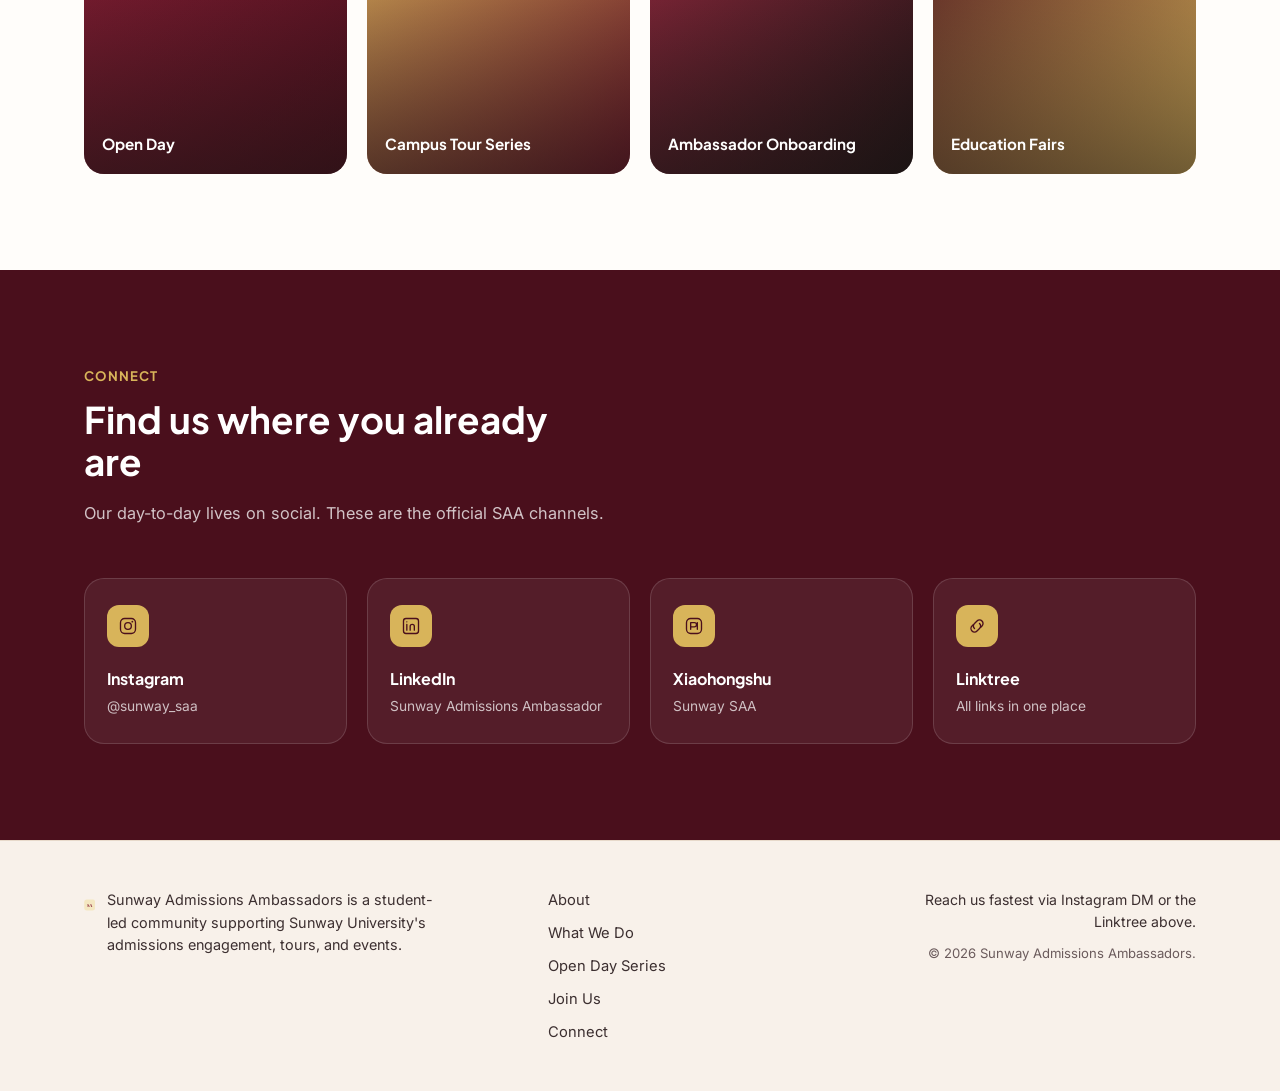
==== commit c0778c61: "Add reusable Open Day Series section, correctly scoped to ambassador recruitment Open Day is SAA's f" ====
--- a/index.html
+++ b/index.html
@@ -33,6 +33,7 @@
     <nav class="main-nav" id="mainNav" aria-label="Primary">
       <a href="#about">About</a>
       <a href="#what-we-do">What We Do</a>
+      <a href="#open-day">Open Day Series</a>
       <a href="#join">Join Us</a>
       <a href="#moments">Moments</a>
       <a href="#connect">Connect</a>
@@ -134,7 +135,7 @@
             <svg viewBox="0 0 24 24"><path d="M4 21V9l8-5 8 5v12M4 21h16M9 21v-6h6v6" fill="none" stroke="currentColor" stroke-width="1.6" stroke-linecap="round" stroke-linejoin="round"/></svg>
           </span>
           <h3>Open Days &amp; Fairs</h3>
-          <p>Representing Sunway at recruitment events, education fairs, and school visits, both on campus and off.</p>
+          <p>Representing Sunway at recruitment events and school visits — see the Open Day Series below for our flagship one.</p>
         </article>
 
         <article class="program-card">
@@ -168,6 +169,57 @@
           <h3>Community Events</h3>
           <p>Training, bonding, and ambassador-exclusive socials that keep the team close and the work sustainable.</p>
         </article>
+
+      </div>
+    </div>
+  </section>
+
+  <!-- OPEN DAY SERIES — reusable per-intake template. See README for the
+       fields to update on each new campaign cycle. -->
+  <section class="section section-band" id="open-day">
+    <div class="wrap">
+      <div class="band-grid">
+
+        <div class="band-copy">
+          <p class="kicker light">Flagship Campaign</p>
+          <h2>Sunway Education Open Day Series</h2>
+          <p class="section-sub light">
+            Open Day is where most prospective students meet Sunway in person —
+            and where SAA does its most visible work. Each series, we recruit
+            and brief a team of ambassadors to run booths, lead campus tours,
+            and answer questions on the ground.
+          </p>
+
+          <!-- TODO: update per intake -->
+          <dl class="band-meta">
+            <div>
+              <dt>Series</dt>
+              <dd>[Add intake, e.g. "March Intake 2027"]</dd>
+            </div>
+            <div>
+              <dt>Date</dt>
+              <dd>[Add date]</dd>
+            </div>
+            <div>
+              <dt>Venue</dt>
+              <dd>[Add venue, e.g. "Sunway University Campus"]</dd>
+            </div>
+          </dl>
+        </div>
+
+        <div class="audience-grid">
+          <div class="audience-card audience-primary">
+            <h3>Want to help run it?</h3>
+            <p>SAA staffs the Open Day Series with our own ambassadors. This is one of the most active ways to get involved.</p>
+            <a class="btn btn-primary" href="#join">Volunteer as an Ambassador</a>
+          </div>
+          <div class="audience-card">
+            <h3>Attending as a prospective student?</h3>
+            <p>This site covers the ambassador side of things. Registration for the event itself happens on Sunway's official admissions channels.</p>
+            <!-- TODO: replace with the exact Open Day registration URL once available -->
+            <a class="btn btn-outline btn-on-dark" href="https://www.sunway.edu.my" target="_blank" rel="noopener">Go to Sunway Admissions</a>
+          </div>
+        </div>
 
       </div>
     </div>
@@ -334,6 +386,7 @@
     <nav class="footer-nav" aria-label="Footer">
       <a href="#about">About</a>
       <a href="#what-we-do">What We Do</a>
+      <a href="#open-day">Open Day Series</a>
       <a href="#join">Join Us</a>
       <a href="#connect">Connect</a>
     </nav>
--- a/css/styles.css
+++ b/css/styles.css
@@ -117,6 +117,12 @@
 }
 .btn-text:hover { text-decoration: underline; }
 
+.btn-on-dark {
+  color: var(--gold-200);
+  border-color: rgba(244, 231, 193, 0.55);
+}
+.btn-on-dark:hover { background: var(--gold-200); color: var(--maroon-900); }
+
 /* ---------- Header ---------- */
 .site-header {
   position: sticky;
@@ -339,6 +345,55 @@
 .program-card h3 { font-size: 1.08rem; margin-bottom: 8px; }
 .program-card p { font-size: 0.94rem; margin-bottom: 0; }
 
+/* ---------- Open Day Series band ---------- */
+.section-band {
+  background: linear-gradient(135deg, var(--maroon-700) 0%, var(--maroon-900) 100%);
+  color: #fff;
+}
+.section-band .kicker.light { margin-bottom: 14px; }
+.section-band h2 { color: #fff; max-width: 18ch; }
+
+.band-grid {
+  display: grid;
+  grid-template-columns: 1.15fr 1fr;
+  gap: 48px;
+  align-items: start;
+}
+
+.band-meta {
+  display: grid;
+  grid-template-columns: repeat(3, 1fr);
+  gap: 18px;
+  margin: 32px 0 0;
+  padding-top: 24px;
+  border-top: 1px dashed rgba(244, 231, 193, 0.35);
+}
+.band-meta dt {
+  font-family: var(--font-display);
+  font-size: 0.76rem;
+  font-weight: 700;
+  letter-spacing: 0.06em;
+  text-transform: uppercase;
+  color: var(--gold-400);
+  margin-bottom: 6px;
+}
+.band-meta dd {
+  margin: 0;
+  font-size: 0.92rem;
+  color: rgba(255,255,255,0.82);
+}
+
+.audience-grid { display: grid; gap: 18px; }
+.audience-card {
+  background: rgba(255,255,255,0.06);
+  border: 1px solid rgba(255,255,255,0.14);
+  border-radius: var(--radius-lg);
+  padding: 26px 24px;
+}
+.audience-card h3 { color: #fff; font-size: 1.04rem; margin-bottom: 8px; }
+.audience-card p { color: rgba(255,255,255,0.75); font-size: 0.92rem; margin-bottom: 18px; }
+.audience-primary { background: rgba(216, 180, 90, 0.14); border-color: rgba(216, 180, 90, 0.4); }
+
 /* ---------- Join / process ---------- */
 .process {
   display: grid;
@@ -507,6 +562,8 @@
    =========================================================== */
 @media (max-width: 980px) {
   .about-grid { grid-template-columns: 1fr; }
+  .band-grid { grid-template-columns: 1fr; }
+  .band-meta { grid-template-columns: 1fr 1fr; }
   .program-grid { grid-template-columns: repeat(2, 1fr); }
   .process { grid-template-columns: repeat(2, 1fr); }
   .quote-grid { grid-template-columns: 1fr; }
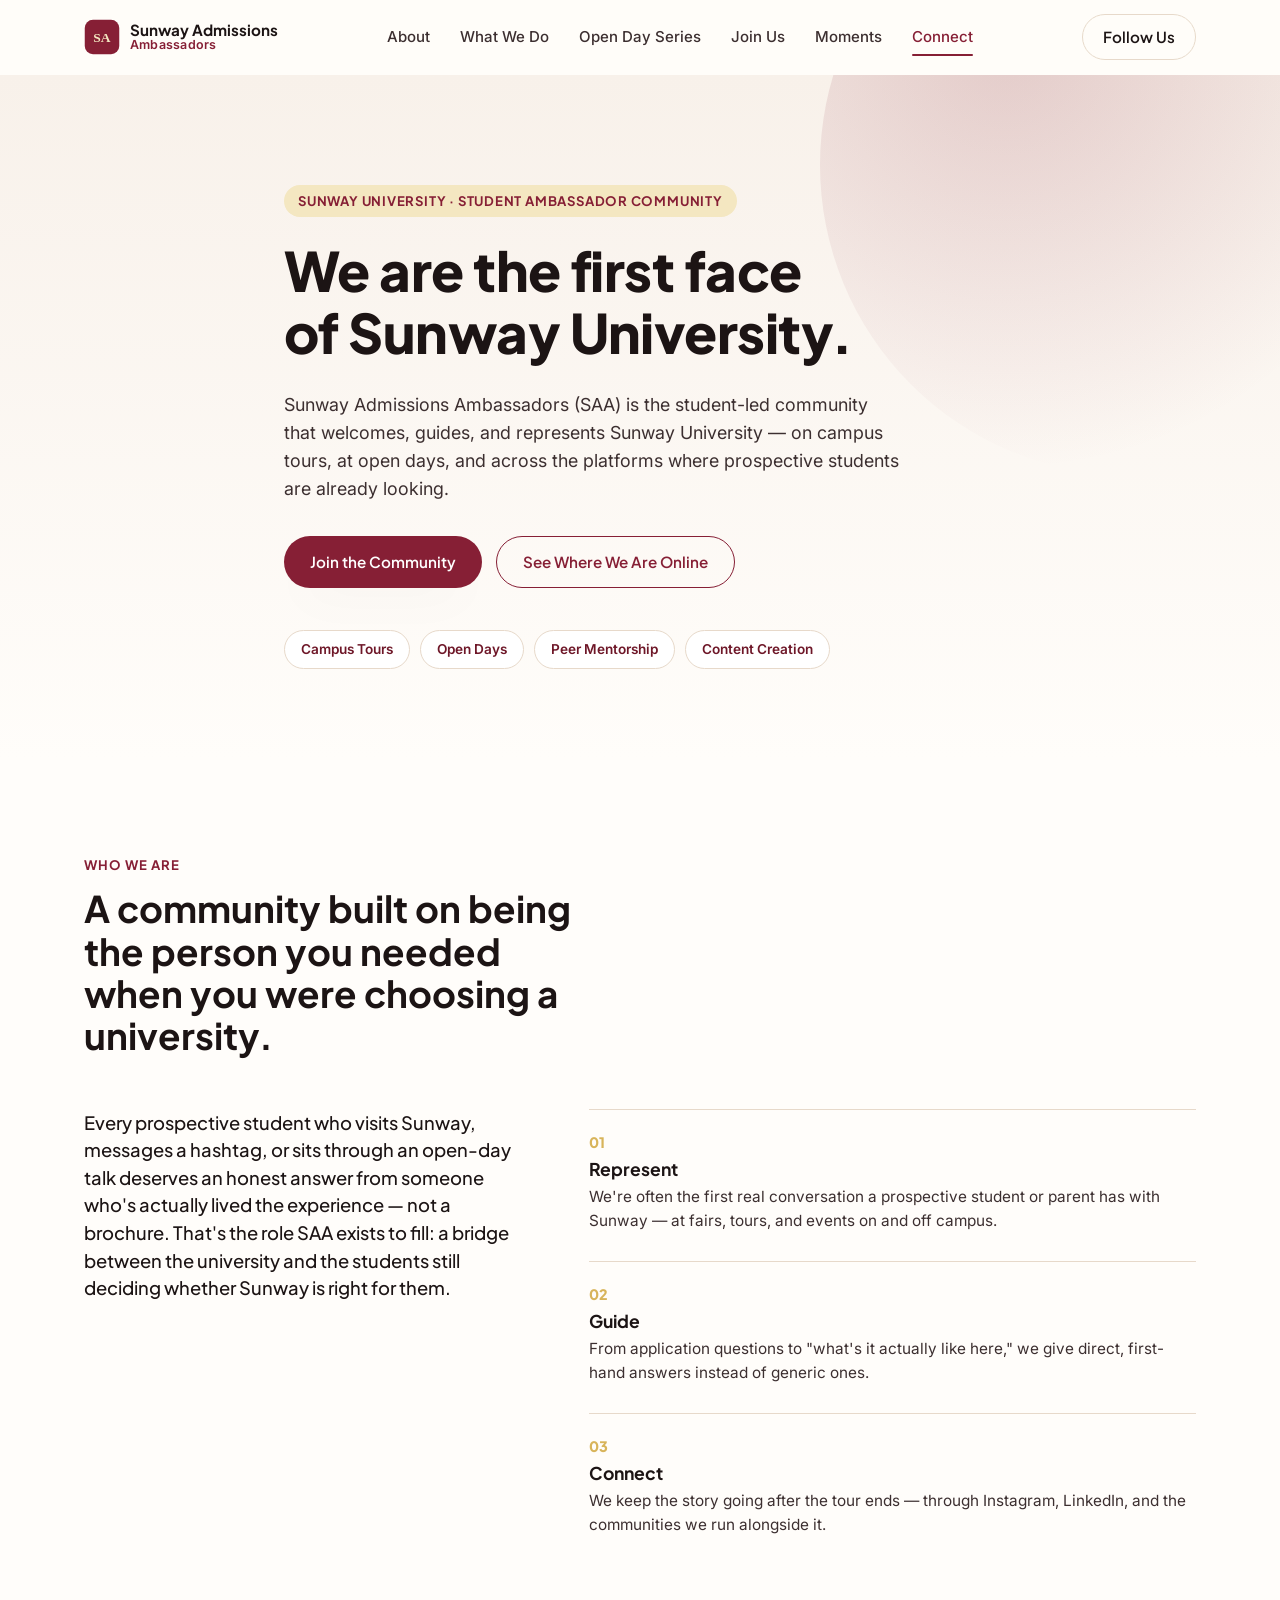
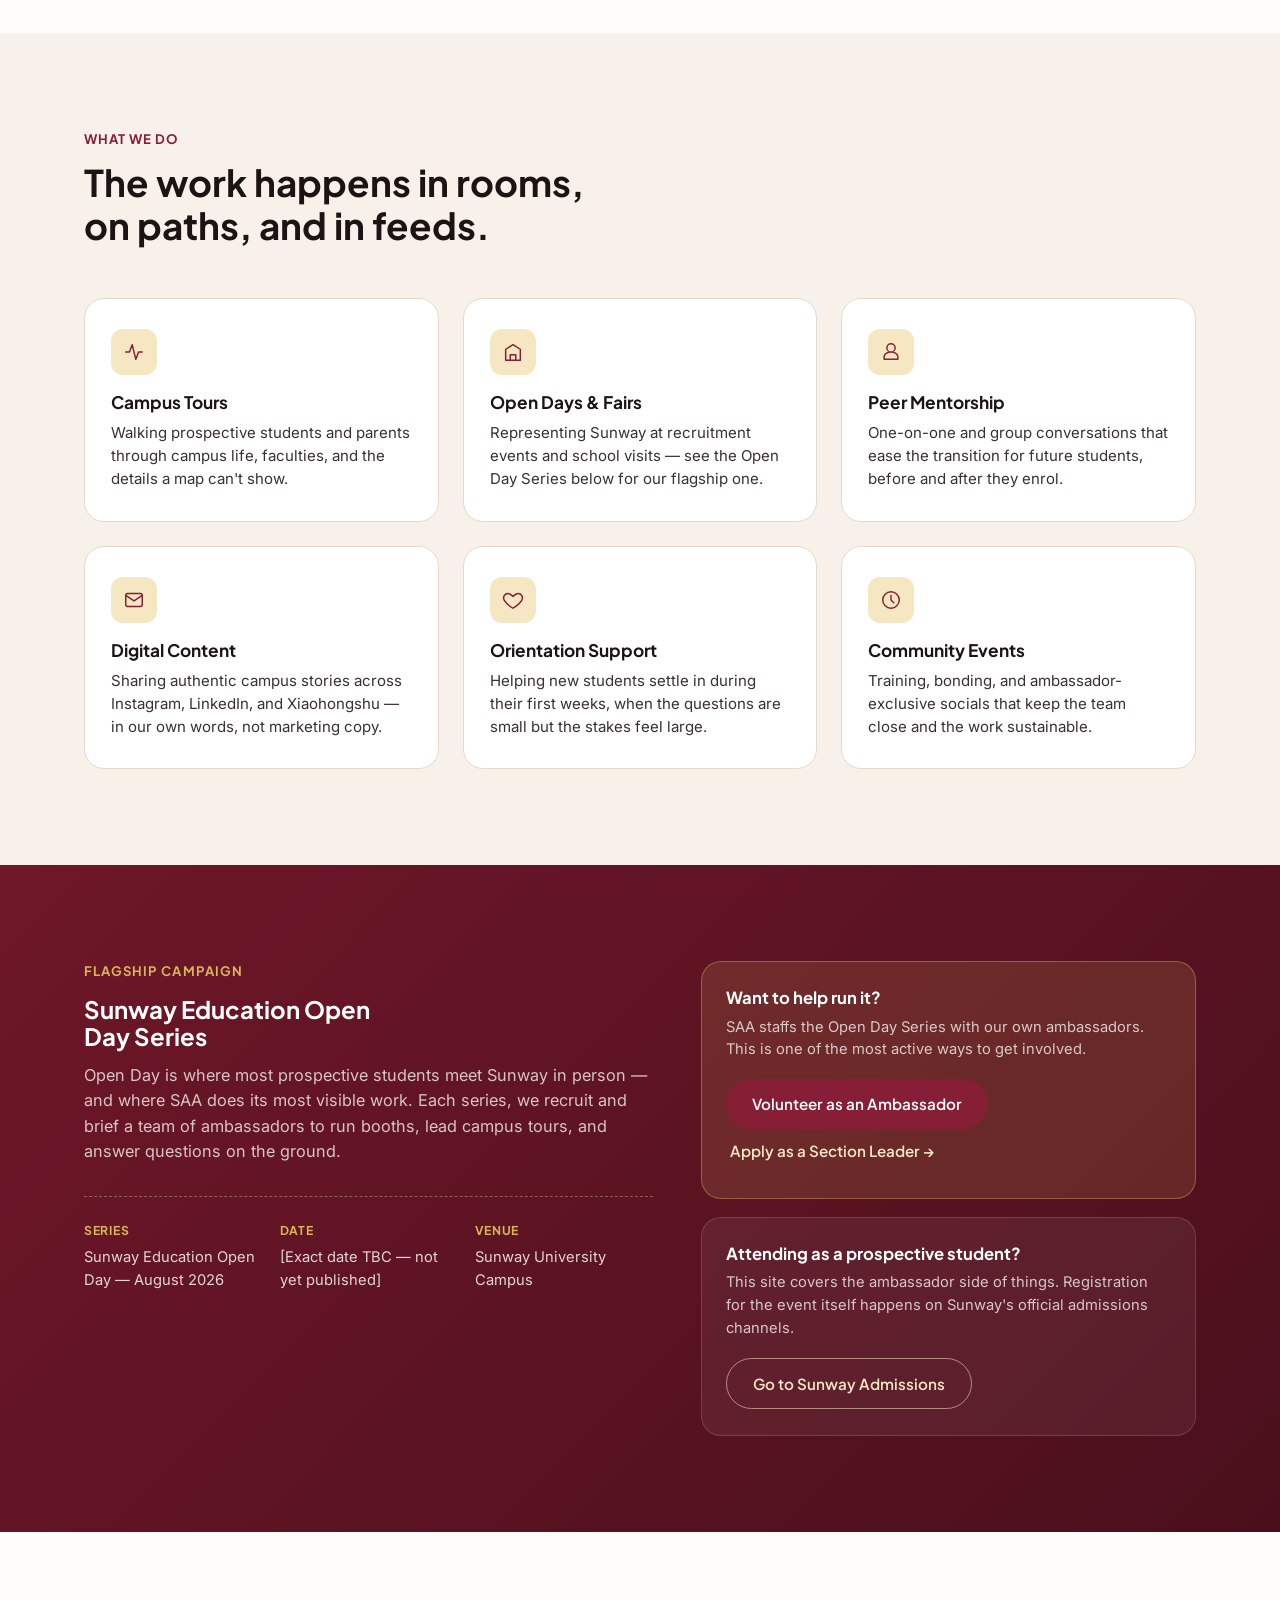
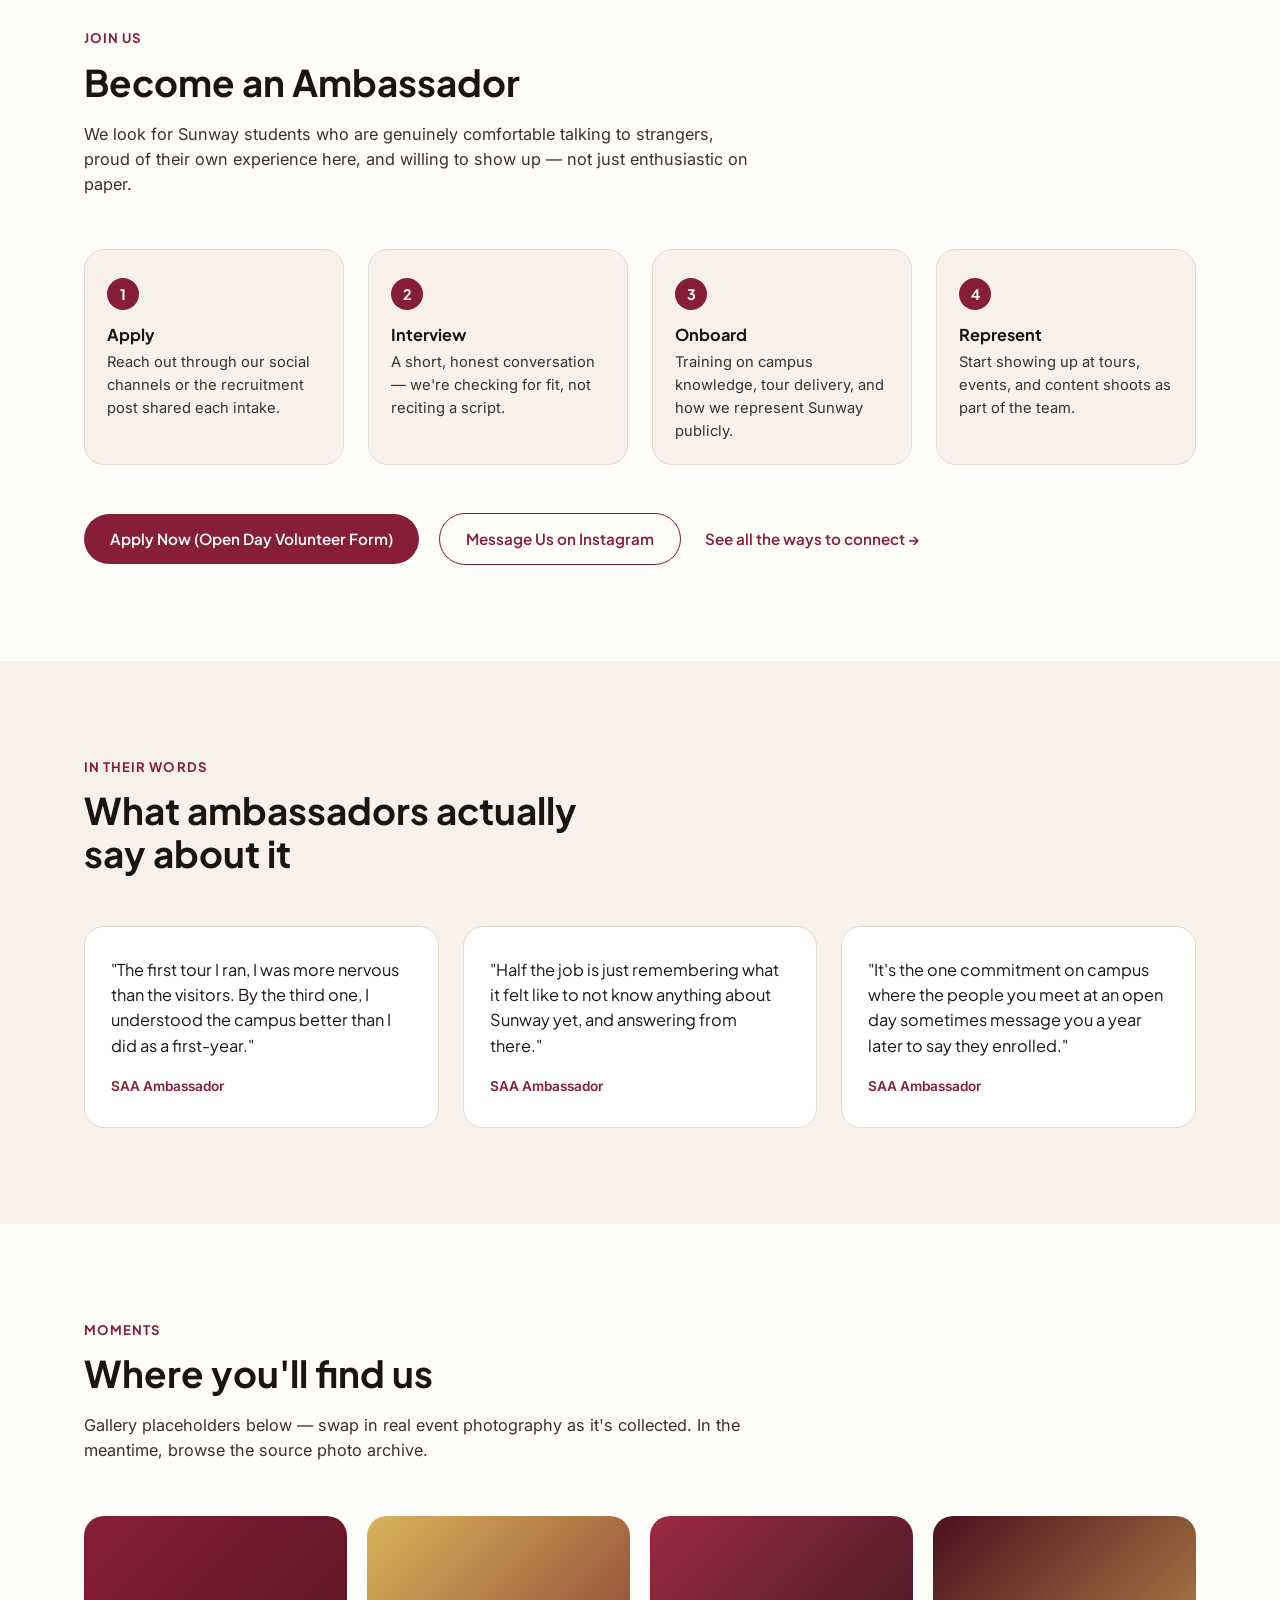
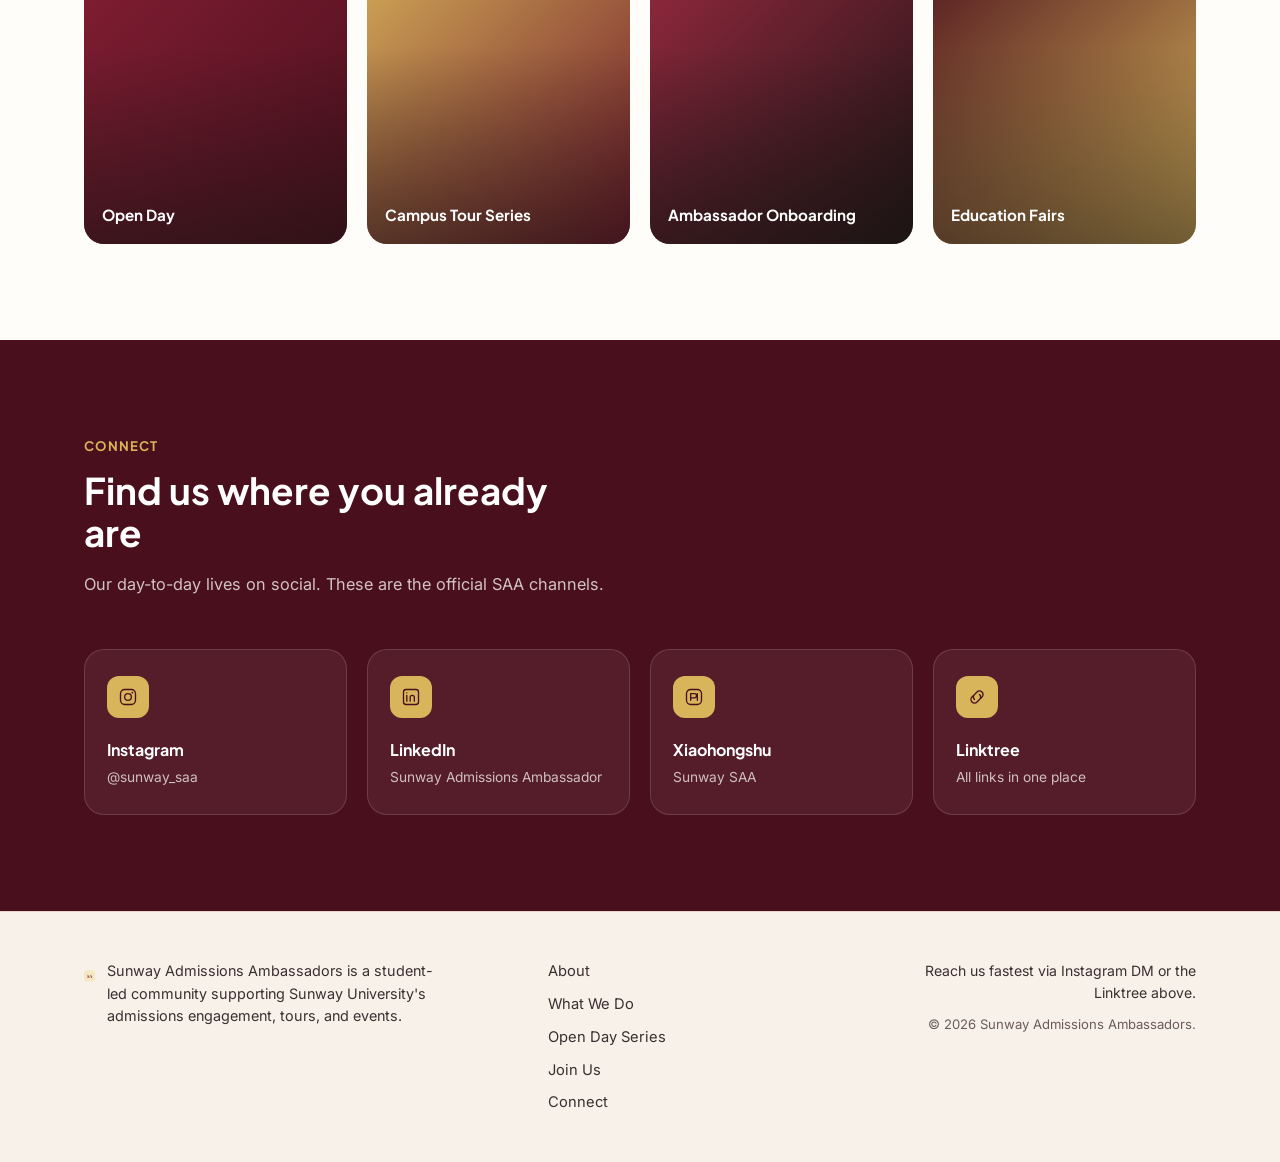
==== commit 735db35c: "Fold crawl findings back into the site, close out handoff Crawled the six reference sources from HAN" ====
--- a/index.html
+++ b/index.html
@@ -190,19 +190,19 @@
             and answer questions on the ground.
           </p>
 
-          <!-- TODO: update per intake -->
+          <!-- Update per intake — sourced from linktr.ee/sunwayadmissionambassador -->
           <dl class="band-meta">
             <div>
               <dt>Series</dt>
-              <dd>[Add intake, e.g. "March Intake 2027"]</dd>
+              <dd>Sunway Education Open Day — August 2026</dd>
             </div>
             <div>
               <dt>Date</dt>
-              <dd>[Add date]</dd>
+              <dd>[Exact date TBC — not yet published]</dd>
             </div>
             <div>
               <dt>Venue</dt>
-              <dd>[Add venue, e.g. "Sunway University Campus"]</dd>
+              <dd>Sunway University Campus</dd>
             </div>
           </dl>
         </div>
@@ -211,12 +211,13 @@
           <div class="audience-card audience-primary">
             <h3>Want to help run it?</h3>
             <p>SAA staffs the Open Day Series with our own ambassadors. This is one of the most active ways to get involved.</p>
-            <a class="btn btn-primary" href="#join">Volunteer as an Ambassador</a>
+            <a class="btn btn-primary" href="https://forms.gle/u4fjiJt9wT9HAtJ68" target="_blank" rel="noopener">Volunteer as an Ambassador</a>
+            <a class="btn btn-text btn-on-dark" href="https://forms.gle/GNQfNoEVJJDTGpT39" target="_blank" rel="noopener">Apply as a Section Leader &rarr;</a>
           </div>
           <div class="audience-card">
             <h3>Attending as a prospective student?</h3>
             <p>This site covers the ambassador side of things. Registration for the event itself happens on Sunway's official admissions channels.</p>
-            <!-- TODO: replace with the exact Open Day registration URL once available -->
+            <!-- TODO: replace with the exact Open Day registration URL once Sunway Admissions publishes one -->
             <a class="btn btn-outline btn-on-dark" href="https://www.sunway.edu.my" target="_blank" rel="noopener">Go to Sunway Admissions</a>
           </div>
         </div>
@@ -262,7 +263,8 @@
       </ol>
 
       <div class="join-cta">
-        <a class="btn btn-primary" href="https://www.instagram.com/sunway_saa" target="_blank" rel="noopener">Message Us on Instagram</a>
+        <a class="btn btn-primary" href="https://forms.gle/u4fjiJt9wT9HAtJ68" target="_blank" rel="noopener">Apply Now (Open Day Volunteer Form)</a>
+        <a class="btn btn-outline" href="https://www.instagram.com/sunway_saa" target="_blank" rel="noopener">Message Us on Instagram</a>
         <a class="btn btn-text" href="https://linktr.ee/sunwayadmissionambassador" target="_blank" rel="noopener">See all the ways to connect &rarr;</a>
       </div>
     </div>
@@ -300,7 +302,11 @@
       <div class="section-head">
         <p class="kicker">Moments</p>
         <h2>Where you'll find us</h2>
-        <p class="section-sub">Gallery placeholders below — swap in real event photography as it's collected.</p>
+        <p class="section-sub">
+          Gallery placeholders below — swap in real event photography as it's collected.
+          In the meantime, browse the
+          <a href="https://drive.google.com/drive/folders/13cStueIRuJmCo4lepRwgY5RCJw1iyc?usp=sharing" target="_blank" rel="noopener">source photo archive</a>.
+        </p>
       </div>
 
       <div class="moments-grid">
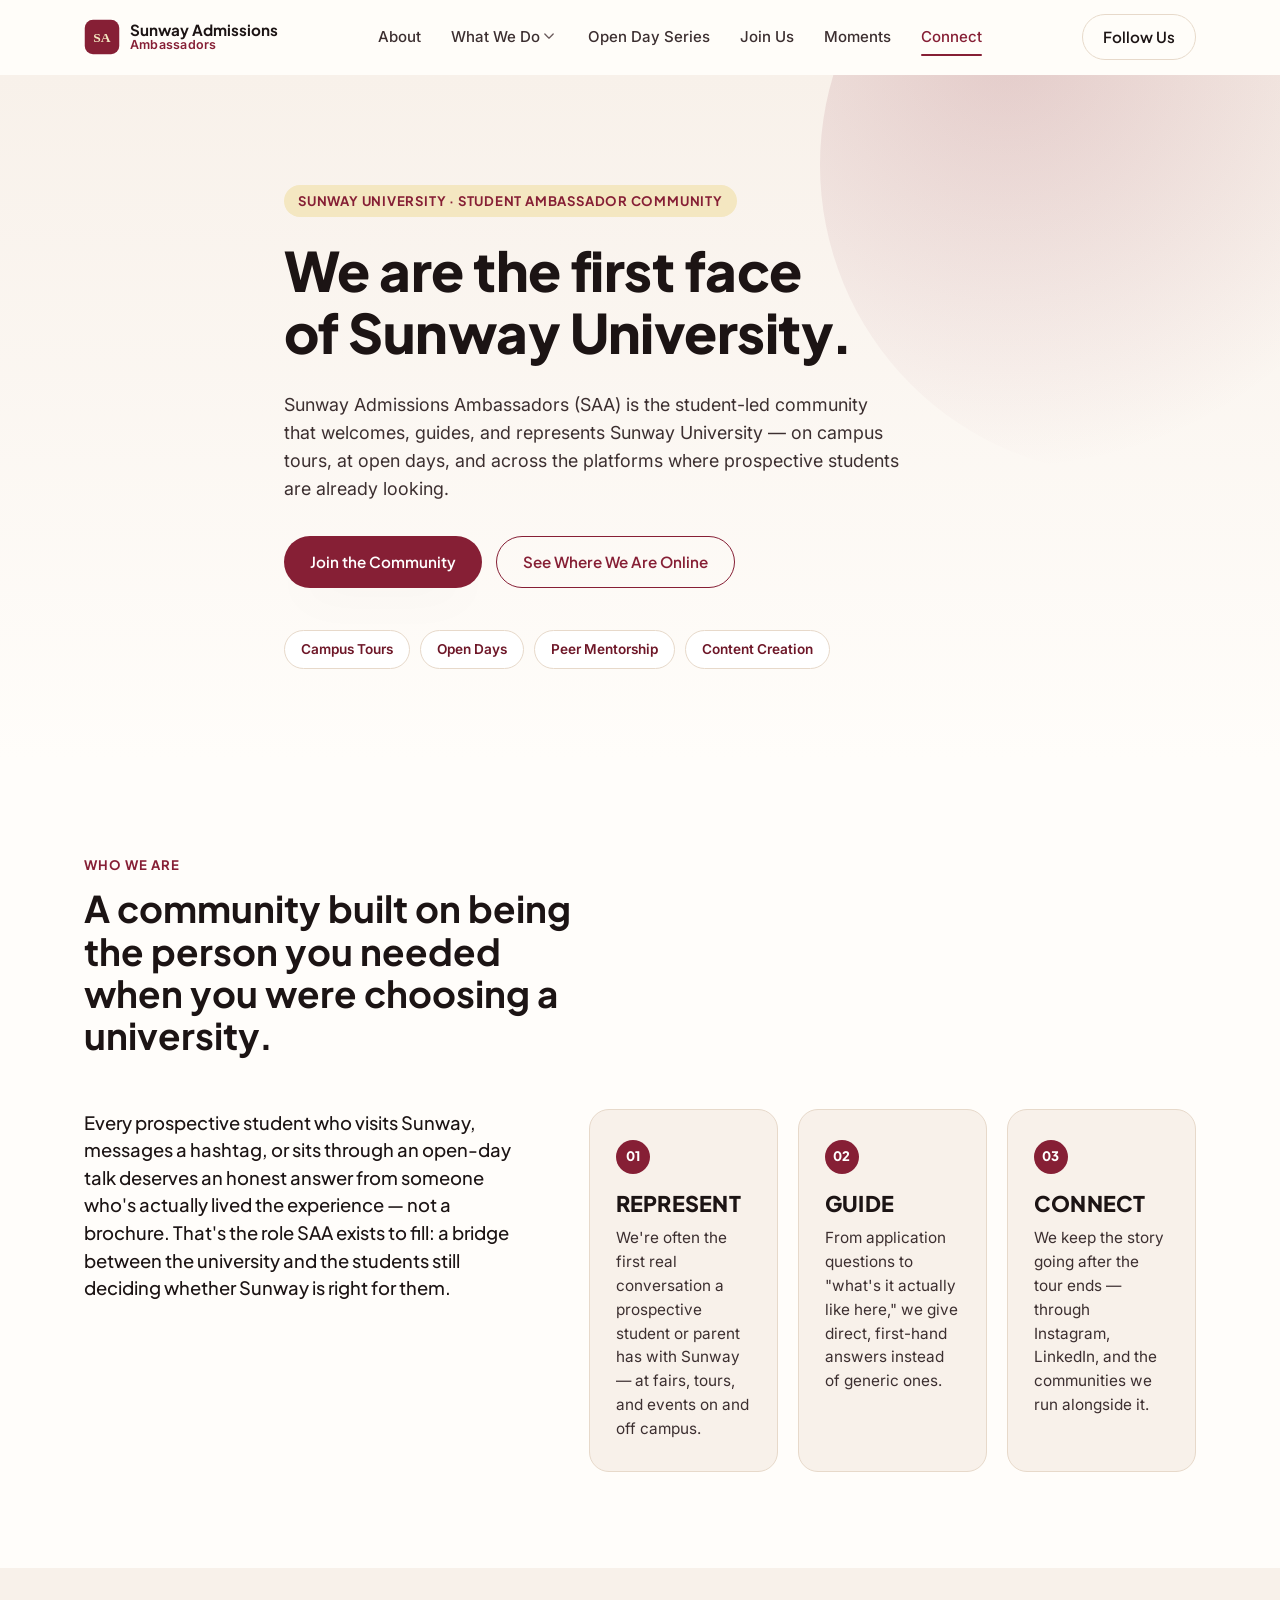
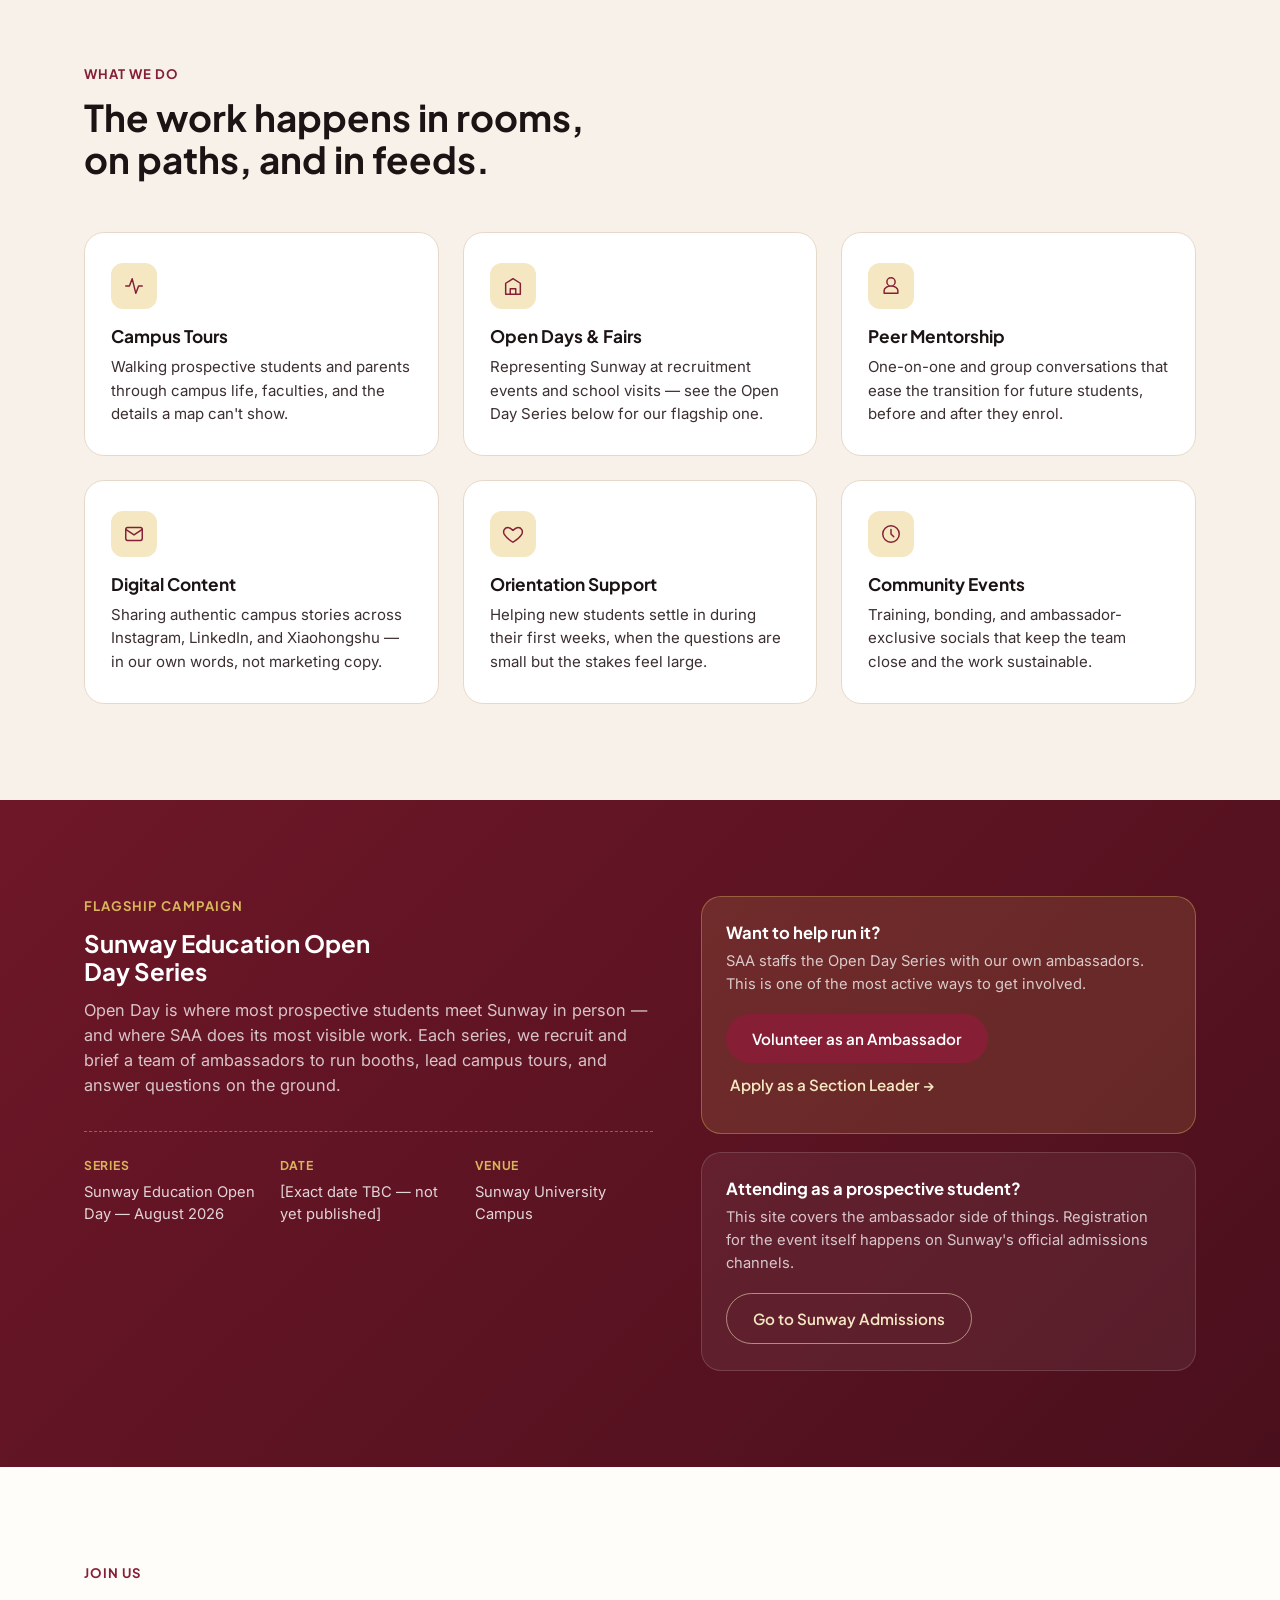
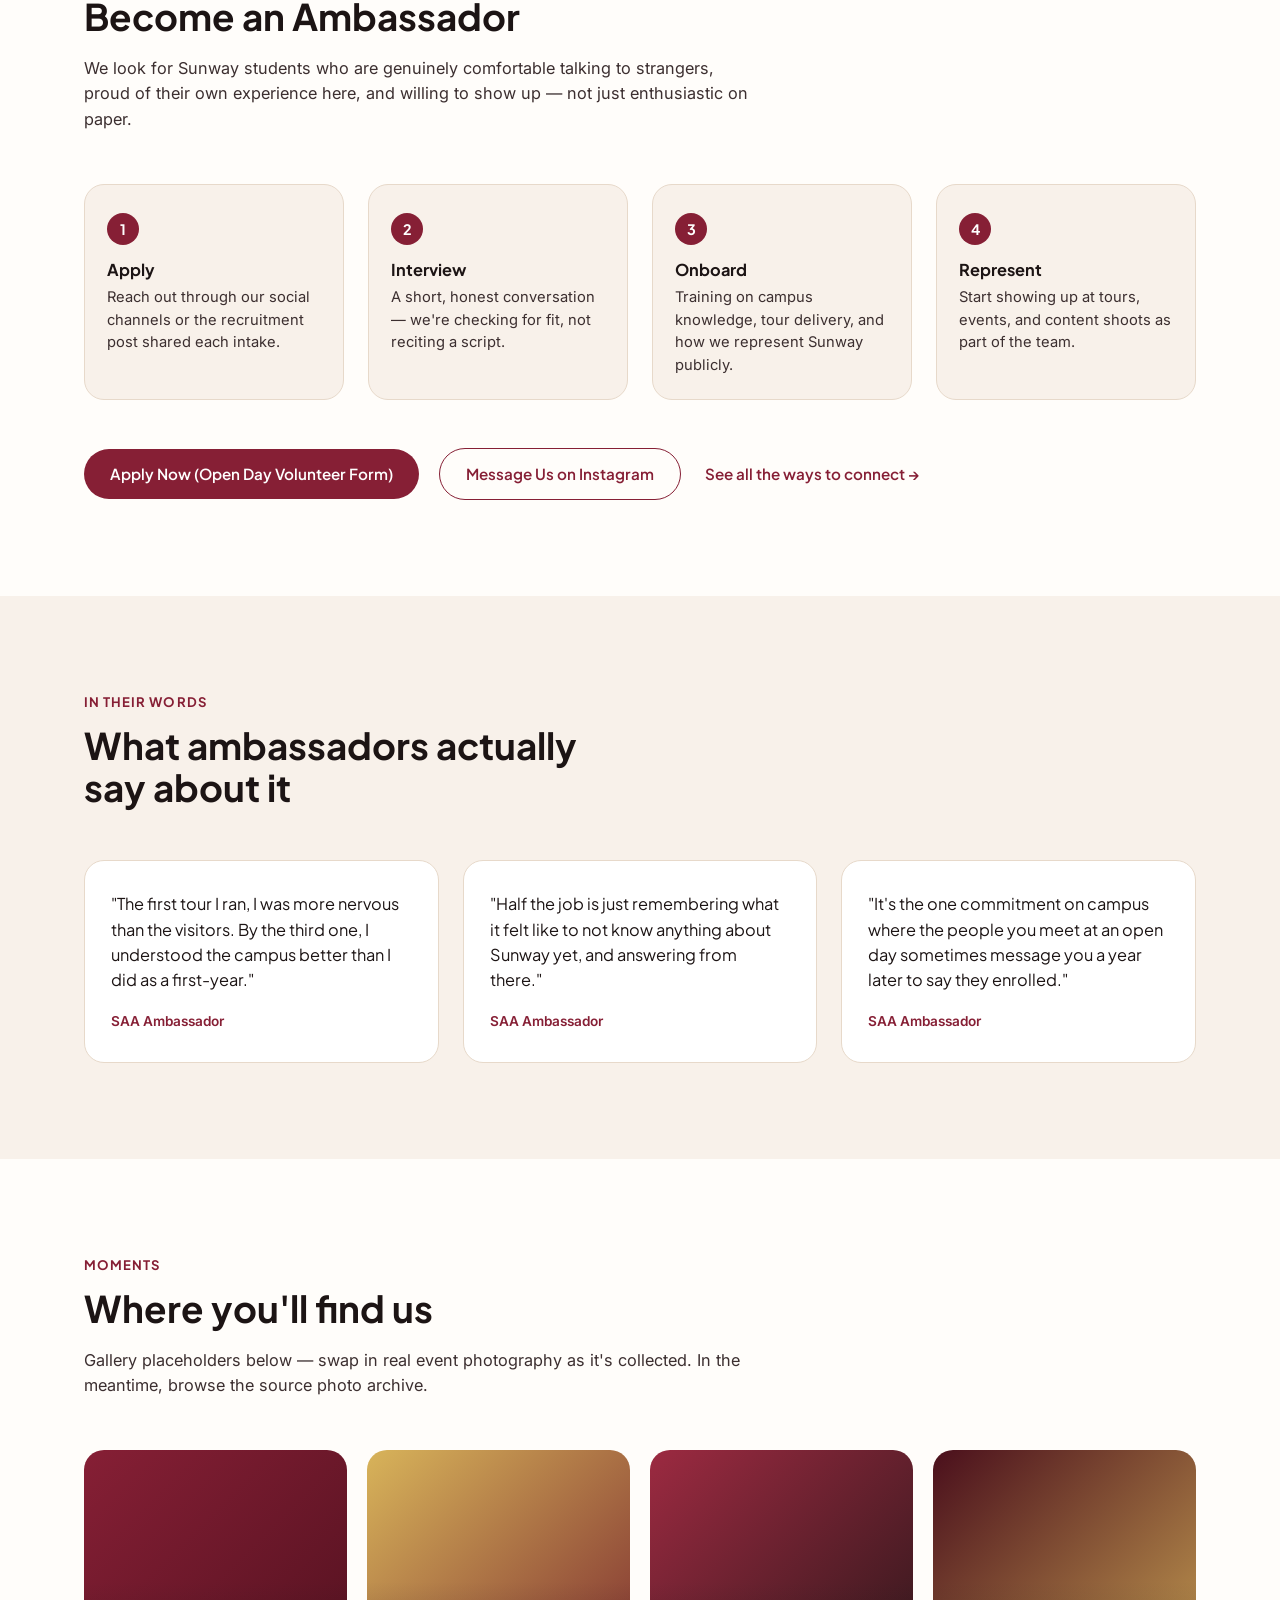
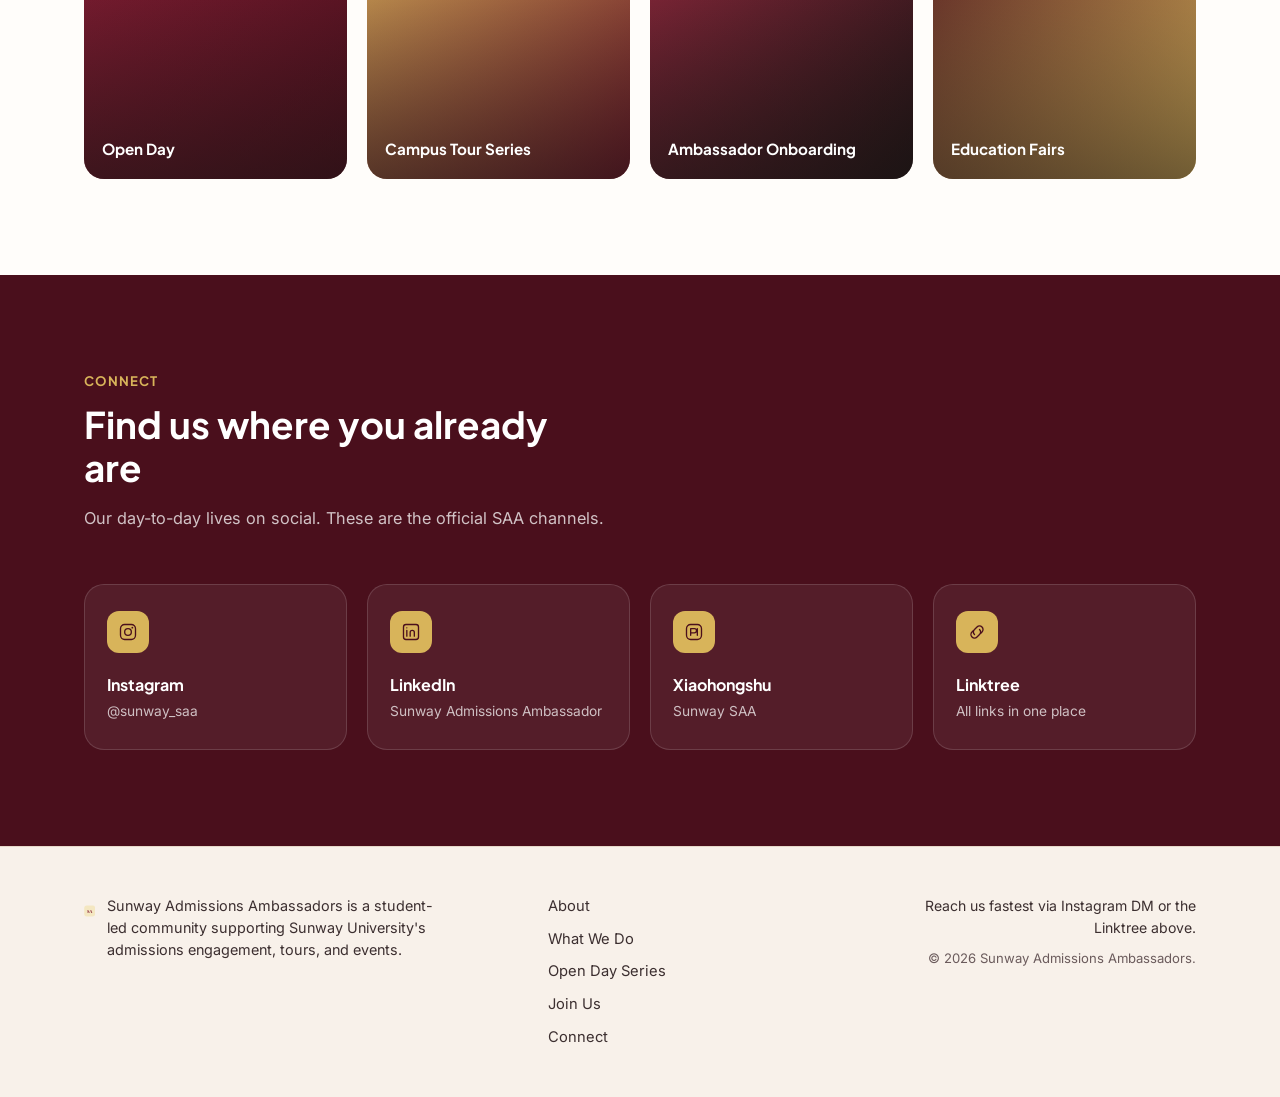
==== commit 00d8fc30: "Restyle About pillars as objective cards, add What We Do sub-nav dropdown Per sunwayssa.org's struct" ====
--- a/index.html
+++ b/index.html
@@ -31,12 +31,25 @@
     </a>
 
     <nav class="main-nav" id="mainNav" aria-label="Primary">
-      <a href="#about">About</a>
-      <a href="#what-we-do">What We Do</a>
-      <a href="#open-day">Open Day Series</a>
-      <a href="#join">Join Us</a>
-      <a href="#moments">Moments</a>
-      <a href="#connect">Connect</a>
+      <a class="nav-link" href="#about">About</a>
+      <div class="nav-item has-dropdown">
+        <a class="nav-link" href="#what-we-do">What We Do</a>
+        <button class="nav-caret" type="button" aria-expanded="false" aria-label="Show What We Do programs">
+          <svg viewBox="0 0 12 8" width="10" height="7"><path d="M1 1l5 5 5-5" fill="none" stroke="currentColor" stroke-width="1.6" stroke-linecap="round" stroke-linejoin="round"/></svg>
+        </button>
+        <div class="nav-dropdown">
+          <a href="#what-we-do">Campus Tours</a>
+          <a href="#what-we-do">Open Days &amp; Fairs</a>
+          <a href="#what-we-do">Peer Mentorship</a>
+          <a href="#what-we-do">Digital Content</a>
+          <a href="#what-we-do">Orientation Support</a>
+          <a href="#what-we-do">Community Events</a>
+        </div>
+      </div>
+      <a class="nav-link" href="#open-day">Open Day Series</a>
+      <a class="nav-link" href="#join">Join Us</a>
+      <a class="nav-link" href="#moments">Moments</a>
+      <a class="nav-link" href="#connect">Connect</a>
     </nav>
 
     <div class="header-actions">
--- a/css/styles.css
+++ b/css/styles.css
@@ -179,6 +179,80 @@
   border-radius: 2px;
 }
 
+/* ---------- Nav dropdown ---------- */
+.nav-item { position: relative; display: flex; align-items: center; gap: 2px; }
+.nav-caret {
+  display: inline-flex;
+  align-items: center;
+  justify-content: center;
+  background: none;
+  border: none;
+  padding: 4px;
+  margin: -4px 0 -4px -2px;
+  color: var(--ink-500);
+  cursor: pointer;
+}
+.nav-caret svg { transition: transform 0.2s ease; }
+.nav-item.open .nav-caret svg { transform: rotate(180deg); }
+
+.nav-dropdown {
+  display: flex;
+  flex-direction: column;
+  gap: 2px;
+  min-width: 220px;
+  padding: 10px;
+  background: #fff;
+  border: 1px solid var(--line);
+  border-radius: var(--radius-md);
+  box-shadow: var(--shadow-soft);
+}
+.nav-dropdown a {
+  padding: 9px 12px;
+  border-radius: 8px;
+  font-size: 0.9rem;
+  font-weight: 500;
+  color: var(--ink-700);
+}
+.nav-dropdown a:hover { background: var(--paper-100); color: var(--maroon-600); }
+
+@media (min-width: 761px) {
+  .nav-dropdown {
+    position: absolute;
+    top: calc(100% + 16px);
+    left: 50%;
+    transform: translateX(-50%) translateY(6px);
+    opacity: 0;
+    visibility: hidden;
+    transition: opacity 0.18s ease, transform 0.18s ease, visibility 0.18s ease;
+    z-index: 50;
+  }
+  .nav-item:hover .nav-dropdown,
+  .nav-item.open .nav-dropdown,
+  .nav-item:focus-within .nav-dropdown {
+    opacity: 1;
+    visibility: visible;
+    transform: translateX(-50%) translateY(0);
+  }
+  .nav-item:hover .nav-caret svg,
+  .nav-item:focus-within .nav-caret svg { transform: rotate(180deg); }
+}
+@media (max-width: 760px) {
+  .nav-item { flex-wrap: wrap; width: 100%; }
+  .nav-dropdown {
+    order: 3;
+    width: 100%;
+    max-height: 0;
+    overflow: hidden;
+    padding: 0;
+    border: none;
+    box-shadow: none;
+    background: transparent;
+    transition: max-height 0.25s ease;
+  }
+  .nav-item.open .nav-dropdown { max-height: 320px; padding: 6px 0 0 14px; }
+  .nav-dropdown a { color: var(--ink-500); }
+}
+
 .header-actions { display: flex; align-items: center; gap: 14px; }
 
 .nav-toggle {
@@ -303,17 +377,36 @@
 .about-grid { display: grid; grid-template-columns: 0.85fr 1.15fr; gap: 56px; align-items: start; }
 .about-lead { font-size: 1.15rem; color: var(--ink-900); font-family: var(--font-display); font-weight: 500; line-height: 1.5; }
 
-.pillar-grid { display: grid; gap: 28px; }
-.pillar { border-top: 1px solid var(--line); padding-top: 20px; }
+.pillar-grid { display: grid; grid-template-columns: repeat(3, 1fr); gap: 20px; }
+.pillar {
+  background: var(--paper-100);
+  border: 1px solid var(--line);
+  border-radius: var(--radius-lg);
+  padding: 30px 26px;
+  transition: transform 0.2s ease, box-shadow 0.2s ease, background 0.2s ease;
+}
+.pillar:hover { transform: translateY(-4px); box-shadow: var(--shadow-soft); background: #fff; }
 .pillar-num {
-  display: inline-block;
+  display: inline-flex;
+  align-items: center;
+  justify-content: center;
+  width: 34px;
+  height: 34px;
+  border-radius: 50%;
+  background: var(--maroon-600);
+  color: #fff;
   font-family: var(--font-display);
   font-weight: 800;
-  color: var(--gold-400);
-  font-size: 0.9rem;
-  margin-bottom: 6px;
-}
-.pillar h3 { font-size: 1.1rem; margin-bottom: 6px; }
+  font-size: 0.82rem;
+  margin-bottom: 18px;
+}
+.pillar h3 {
+  font-size: 1.35rem;
+  font-weight: 800;
+  text-transform: uppercase;
+  letter-spacing: 0.01em;
+  margin-bottom: 10px;
+}
 .pillar p { font-size: 0.96rem; margin-bottom: 0; }
 
 /* ---------- Program cards ---------- */
@@ -588,6 +681,7 @@
   .main-nav.open { display: flex; }
   .nav-toggle { display: flex; }
   .header-actions .btn-ghost { display: none; }
+  .pillar-grid { grid-template-columns: 1fr; }
   .program-grid { grid-template-columns: 1fr; }
   .process { grid-template-columns: 1fr; }
   .moments-grid { grid-template-columns: repeat(2, 1fr); }
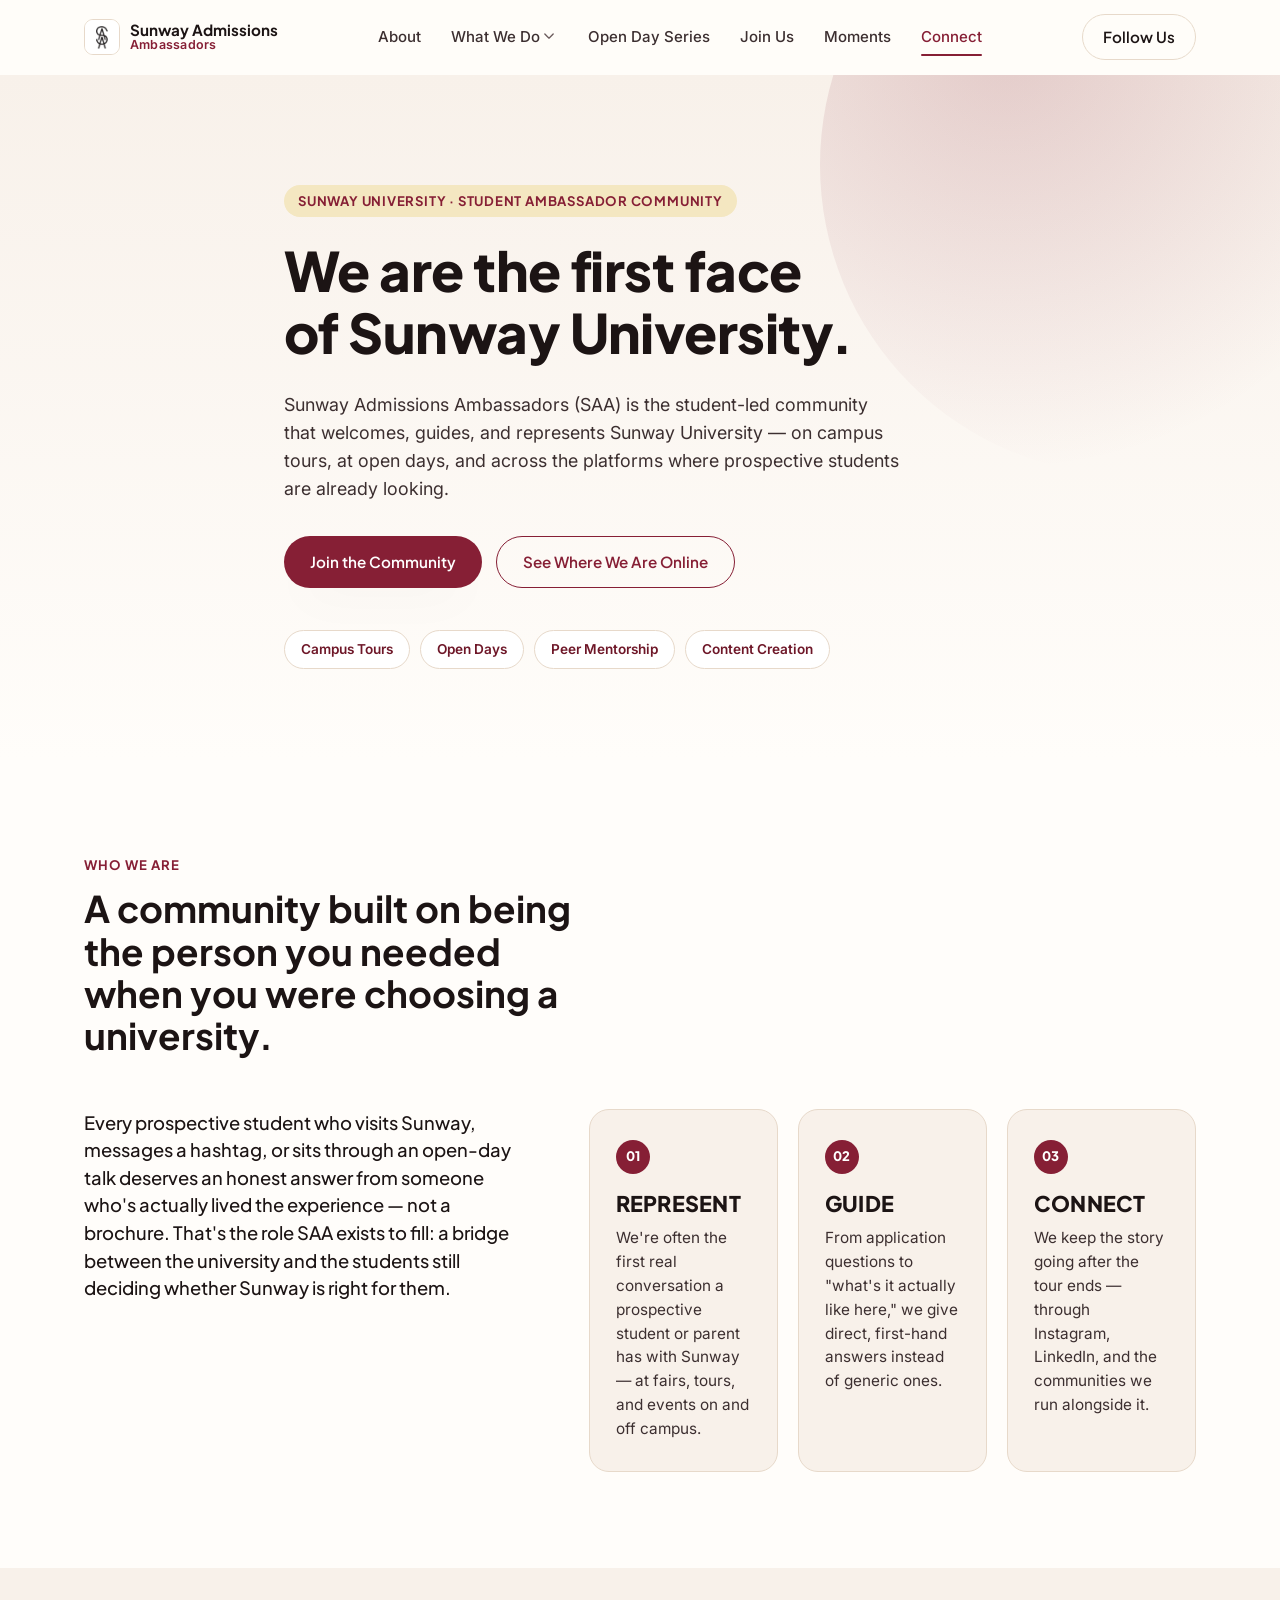
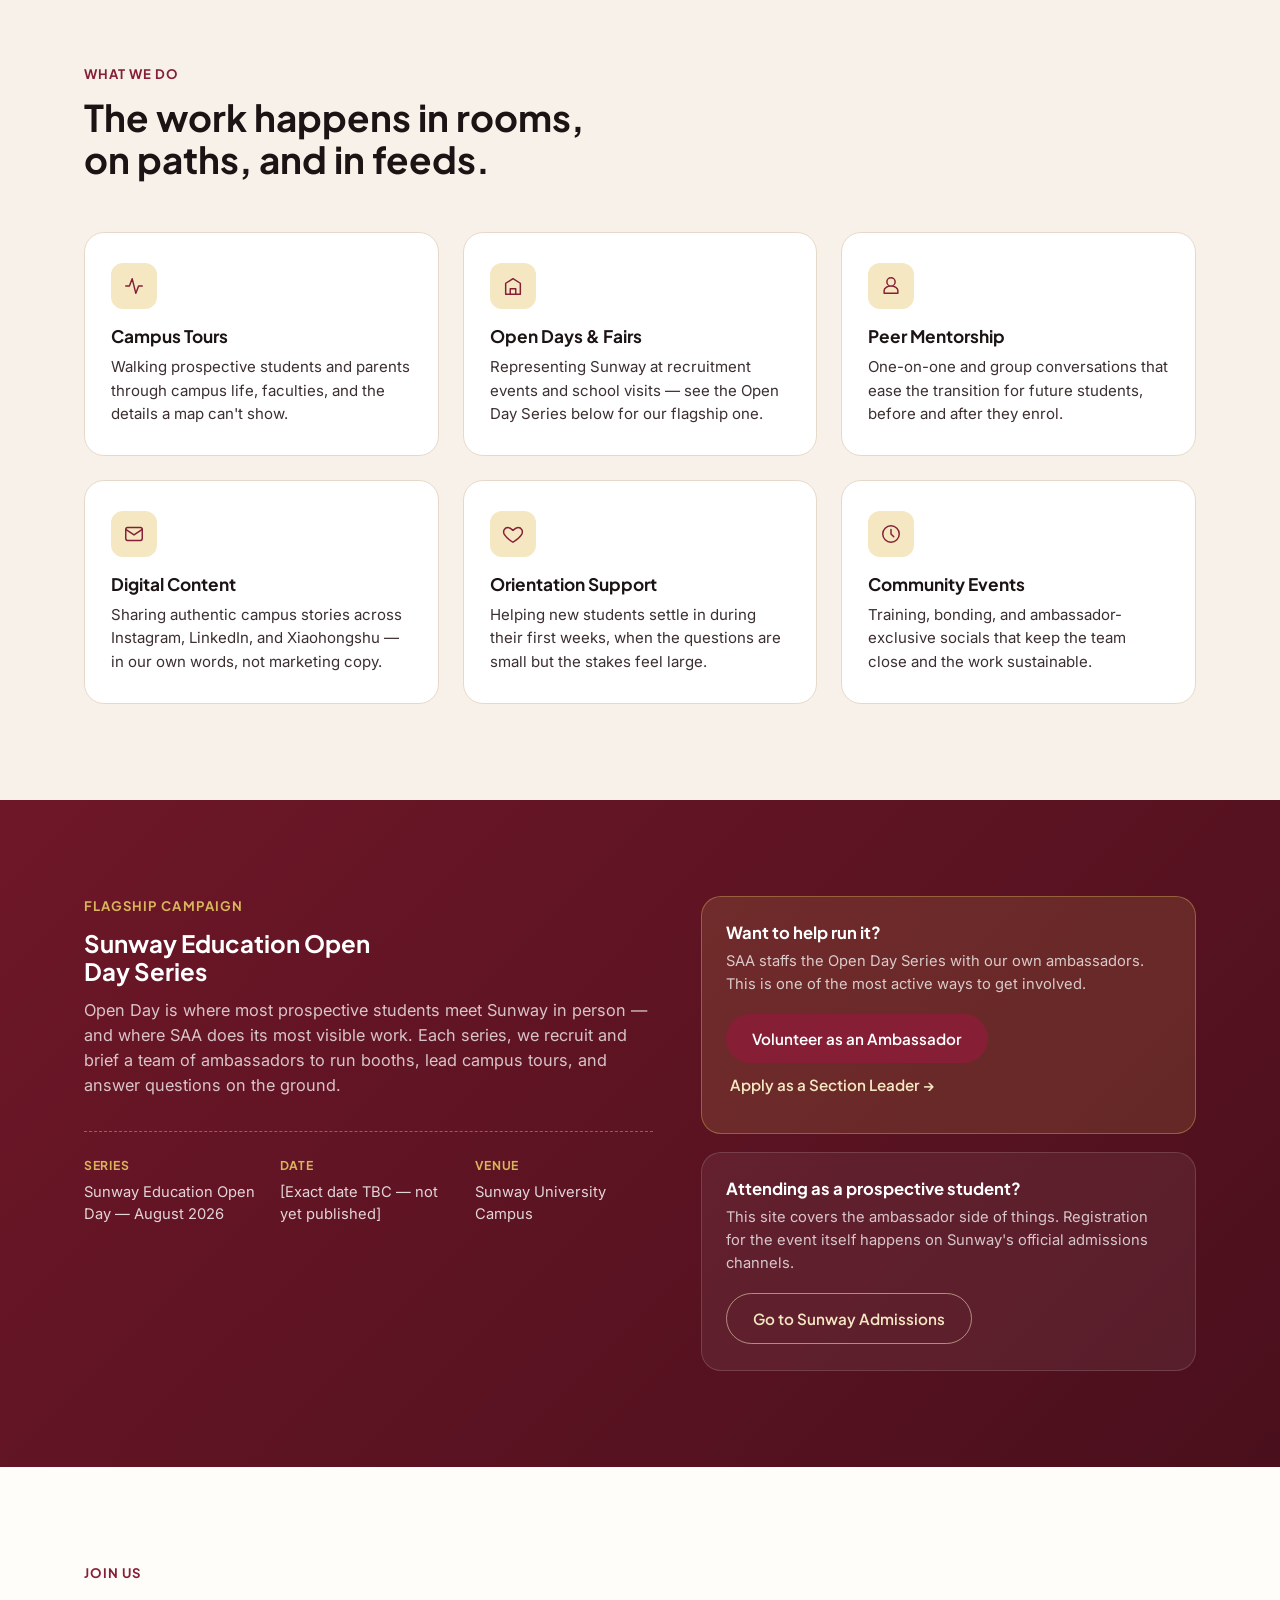
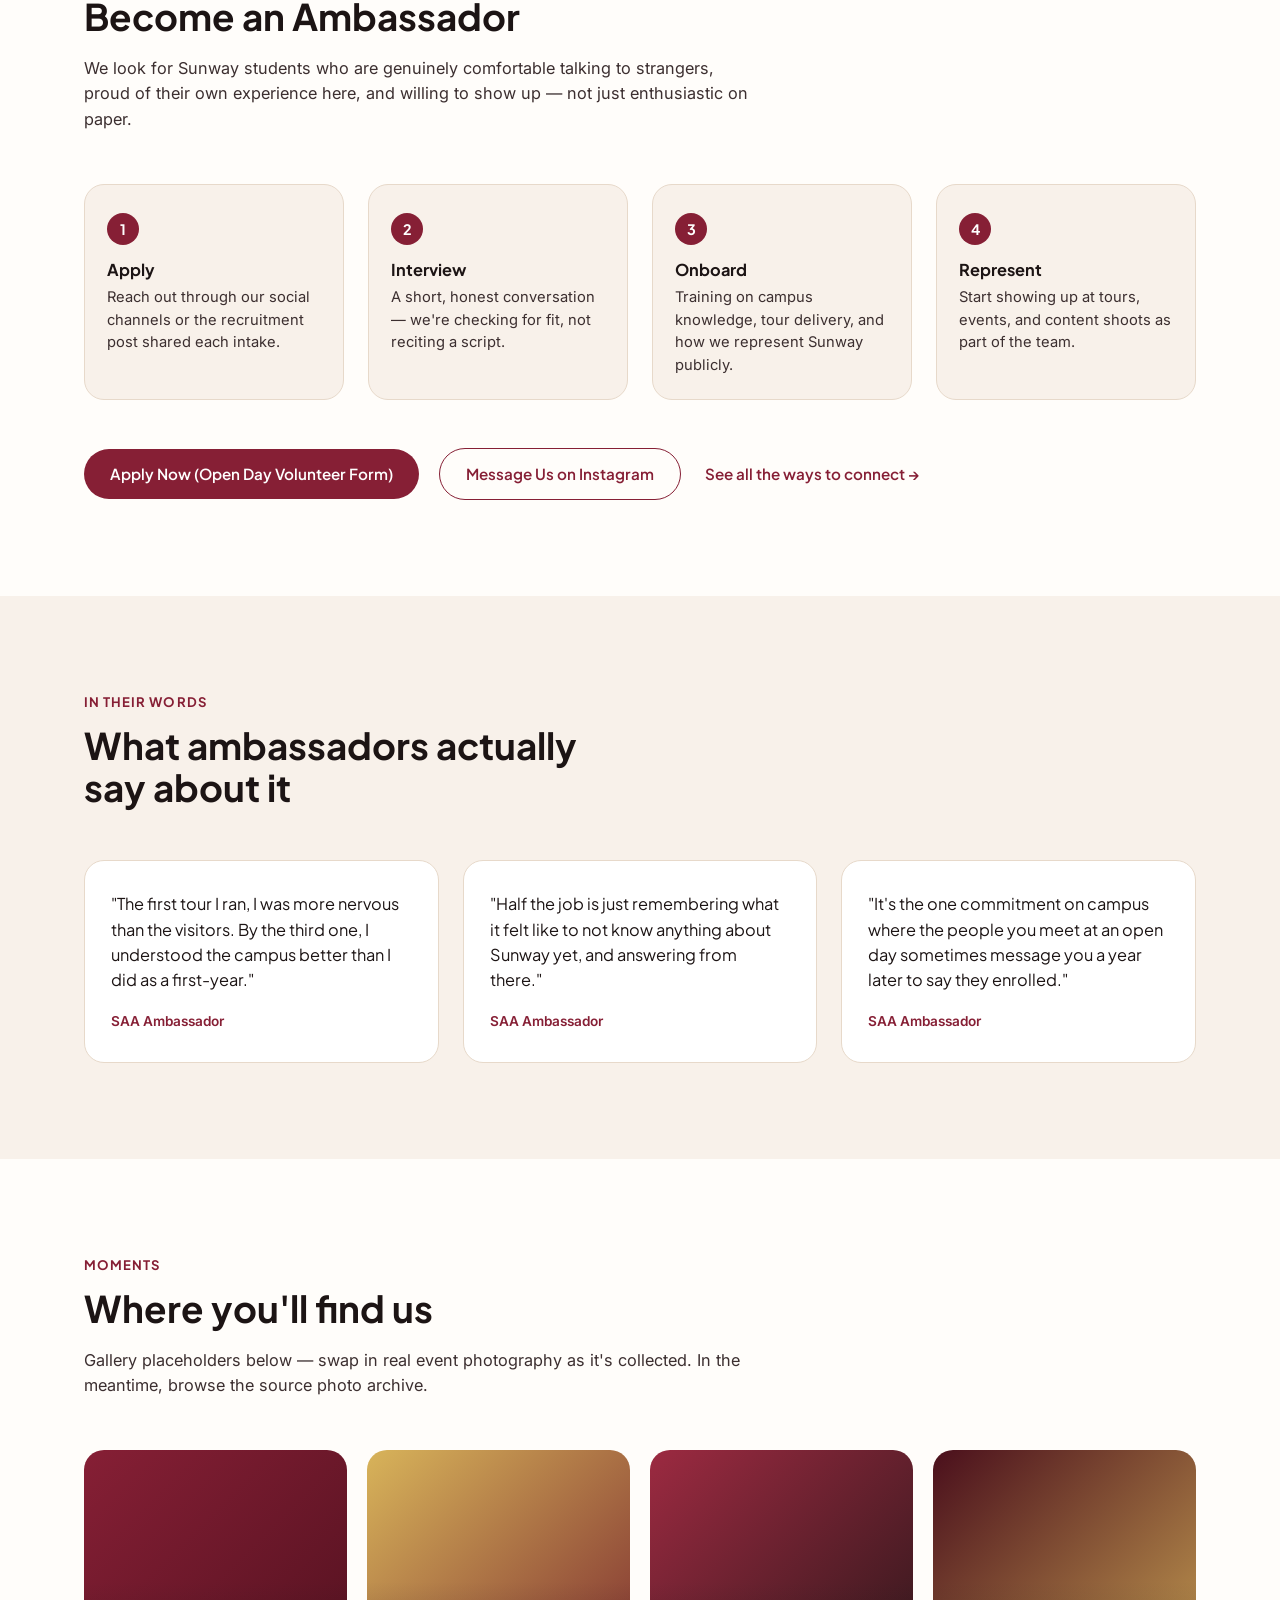
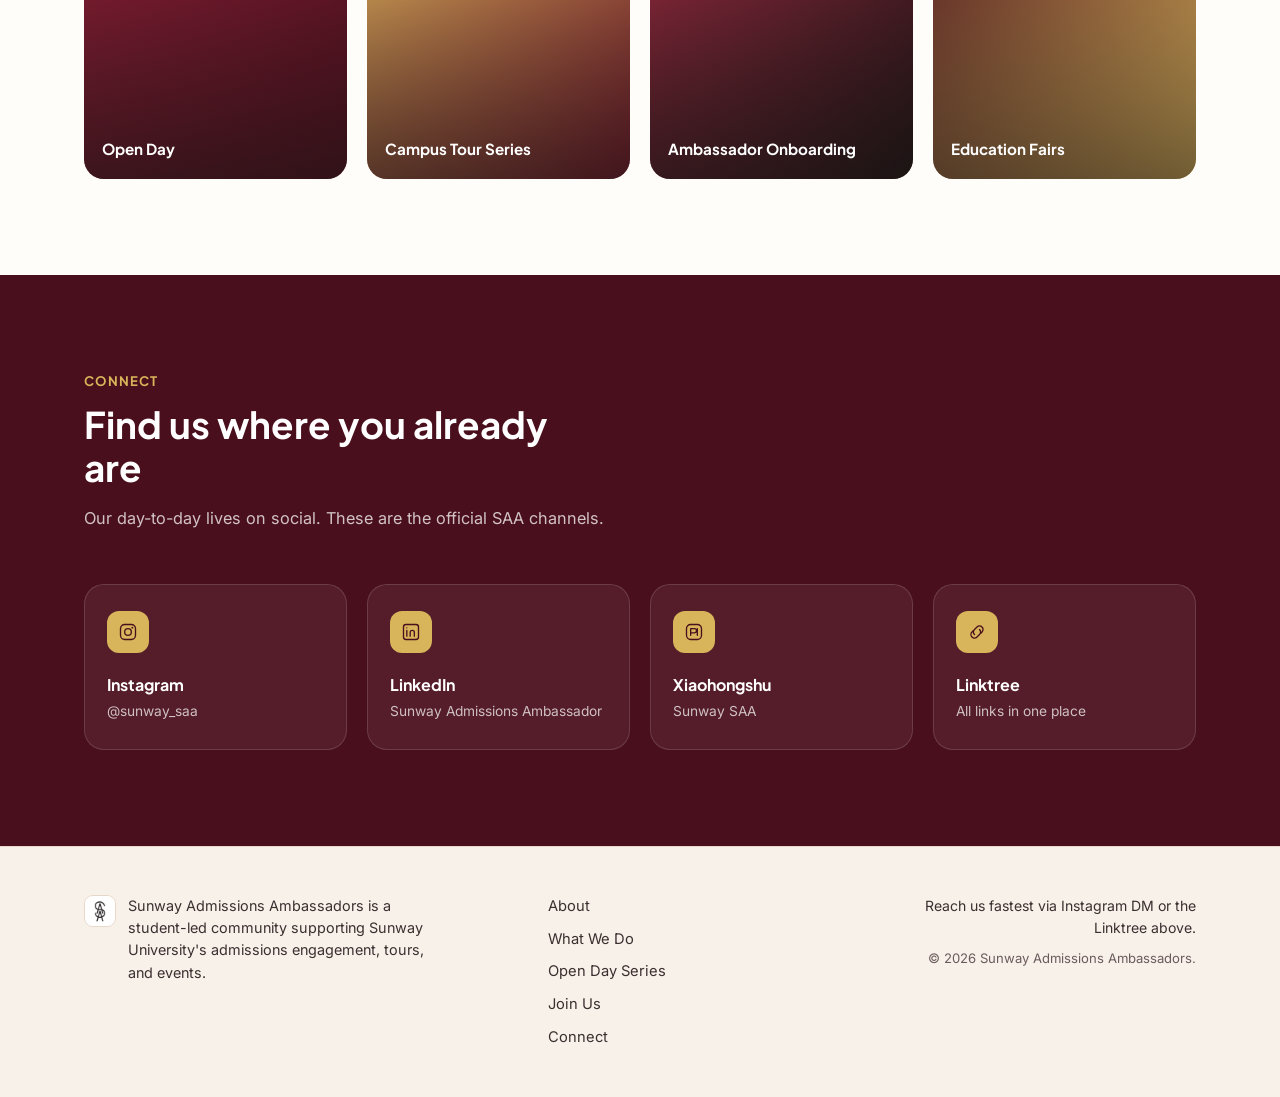
==== commit a5b7fa07: "Wire in the real SAA logo, replace inline monogram placeholder Moves the uploaded logo files into as" ====
--- a/index.html
+++ b/index.html
@@ -5,7 +5,11 @@
 <meta name="viewport" content="width=device-width, initial-scale=1.0">
 <title>Sunway Admissions Ambassadors (SAA)</title>
 <meta name="description" content="Sunway Admissions Ambassadors (SAA) is the student-led community that welcomes, guides, and represents Sunway University to prospective students.">
-<link rel="icon" href="data:image/svg+xml,%3Csvg xmlns='http://www.w3.org/2000/svg' viewBox='0 0 64 64'%3E%3Crect width='64' height='64' rx='14' fill='%23861F35'/%3E%3Ctext x='32' y='42' font-family='Georgia,serif' font-size='28' font-weight='700' fill='%23F4E7C1' text-anchor='middle'%3ESA%3C/text%3E%3C/svg%3E">
+<meta property="og:title" content="Sunway Admissions Ambassadors (SAA)">
+<meta property="og:description" content="The student-led community that welcomes, guides, and represents Sunway University to prospective students.">
+<meta property="og:image" content="assets/logo.png">
+<meta property="og:type" content="website">
+<link rel="icon" type="image/png" href="assets/favicon.png">
 <link rel="preconnect" href="https://fonts.googleapis.com">
 <link rel="preconnect" href="https://fonts.gstatic.com" crossorigin>
 <link href="https://fonts.googleapis.com/css2?family=Plus+Jakarta+Sans:wght@400;500;600;700;800&family=Inter:wght@400;500;600&display=swap" rel="stylesheet">
@@ -19,10 +23,7 @@
   <div class="wrap header-inner">
     <a class="brand" href="#top" aria-label="Sunway Admissions Ambassadors home">
       <span class="brand-mark" aria-hidden="true">
-        <svg viewBox="0 0 48 48" width="36" height="36">
-          <rect x="1" y="1" width="46" height="46" rx="11" fill="#861F35"/>
-          <text x="24" y="31" text-anchor="middle" font-family="Georgia, serif" font-size="18" font-weight="700" fill="#F4E7C1">SA</text>
-        </svg>
+        <img class="brand-mark-img" src="assets/favicon.png" width="36" height="36" alt="">
       </span>
       <span class="brand-text">
         <strong>Sunway Admissions</strong>
@@ -394,10 +395,7 @@
   <div class="wrap footer-inner">
     <div class="footer-brand">
       <span class="brand-mark" aria-hidden="true">
-        <svg viewBox="0 0 48 48" width="32" height="32">
-          <rect x="1" y="1" width="46" height="46" rx="11" fill="#F4E7C1"/>
-          <text x="24" y="31" text-anchor="middle" font-family="Georgia, serif" font-size="18" font-weight="700" fill="#861F35">SA</text>
-        </svg>
+        <img class="brand-mark-img" src="assets/favicon.png" width="32" height="32" alt="">
       </span>
       <p>Sunway Admissions Ambassadors is a student-led community supporting Sunway University's admissions engagement, tours, and events.</p>
     </div>
--- a/css/styles.css
+++ b/css/styles.css
@@ -152,6 +152,15 @@
   align-items: center;
   gap: 10px;
 }
+.brand-mark { flex-shrink: 0; }
+.brand-mark-img {
+  display: block;
+  width: 36px;
+  height: 36px;
+  border-radius: 9px;
+  border: 1px solid var(--line);
+}
+.footer-brand .brand-mark-img { width: 32px; height: 32px; }
 .brand-text { display: flex; flex-direction: column; line-height: 1.1; }
 .brand-text strong { font-family: var(--font-display); font-size: 0.95rem; font-weight: 700; }
 .brand-text em { font-style: normal; font-size: 0.78rem; color: var(--maroon-600); font-weight: 600; letter-spacing: 0.02em; }
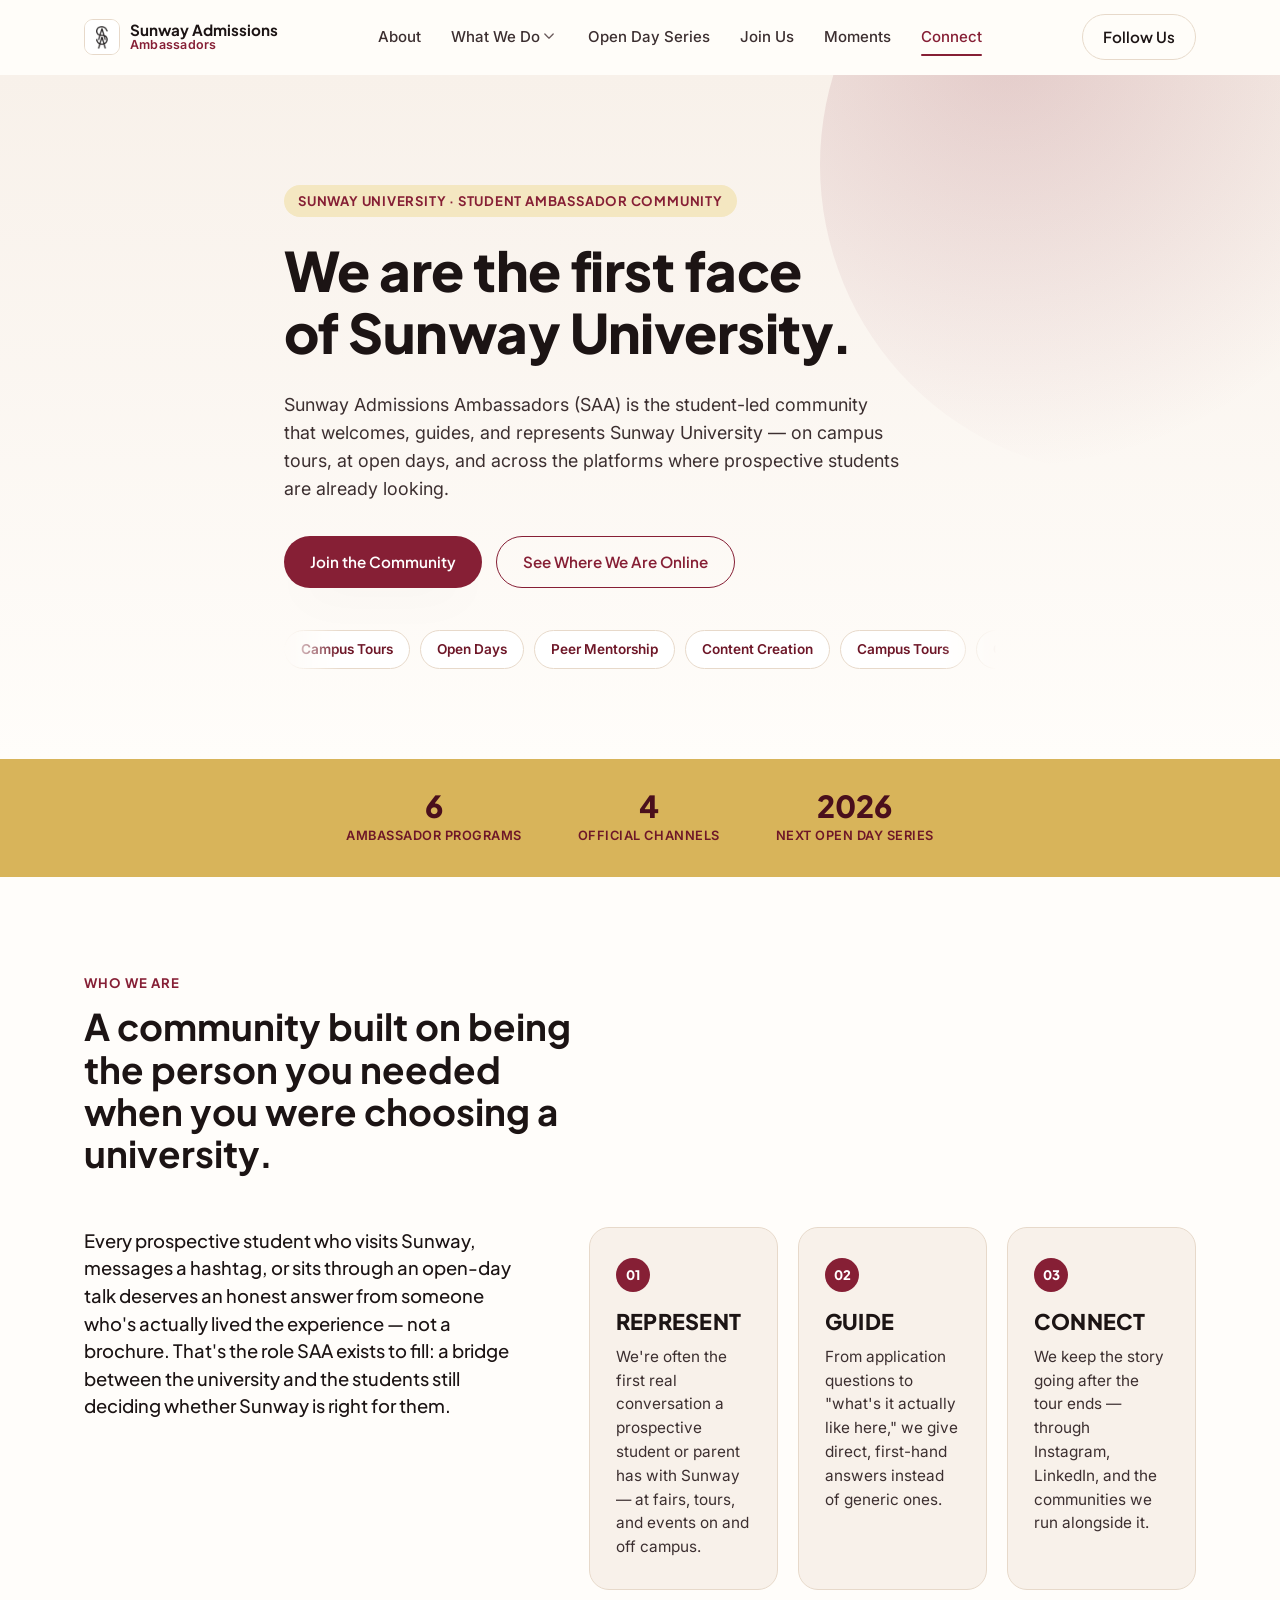
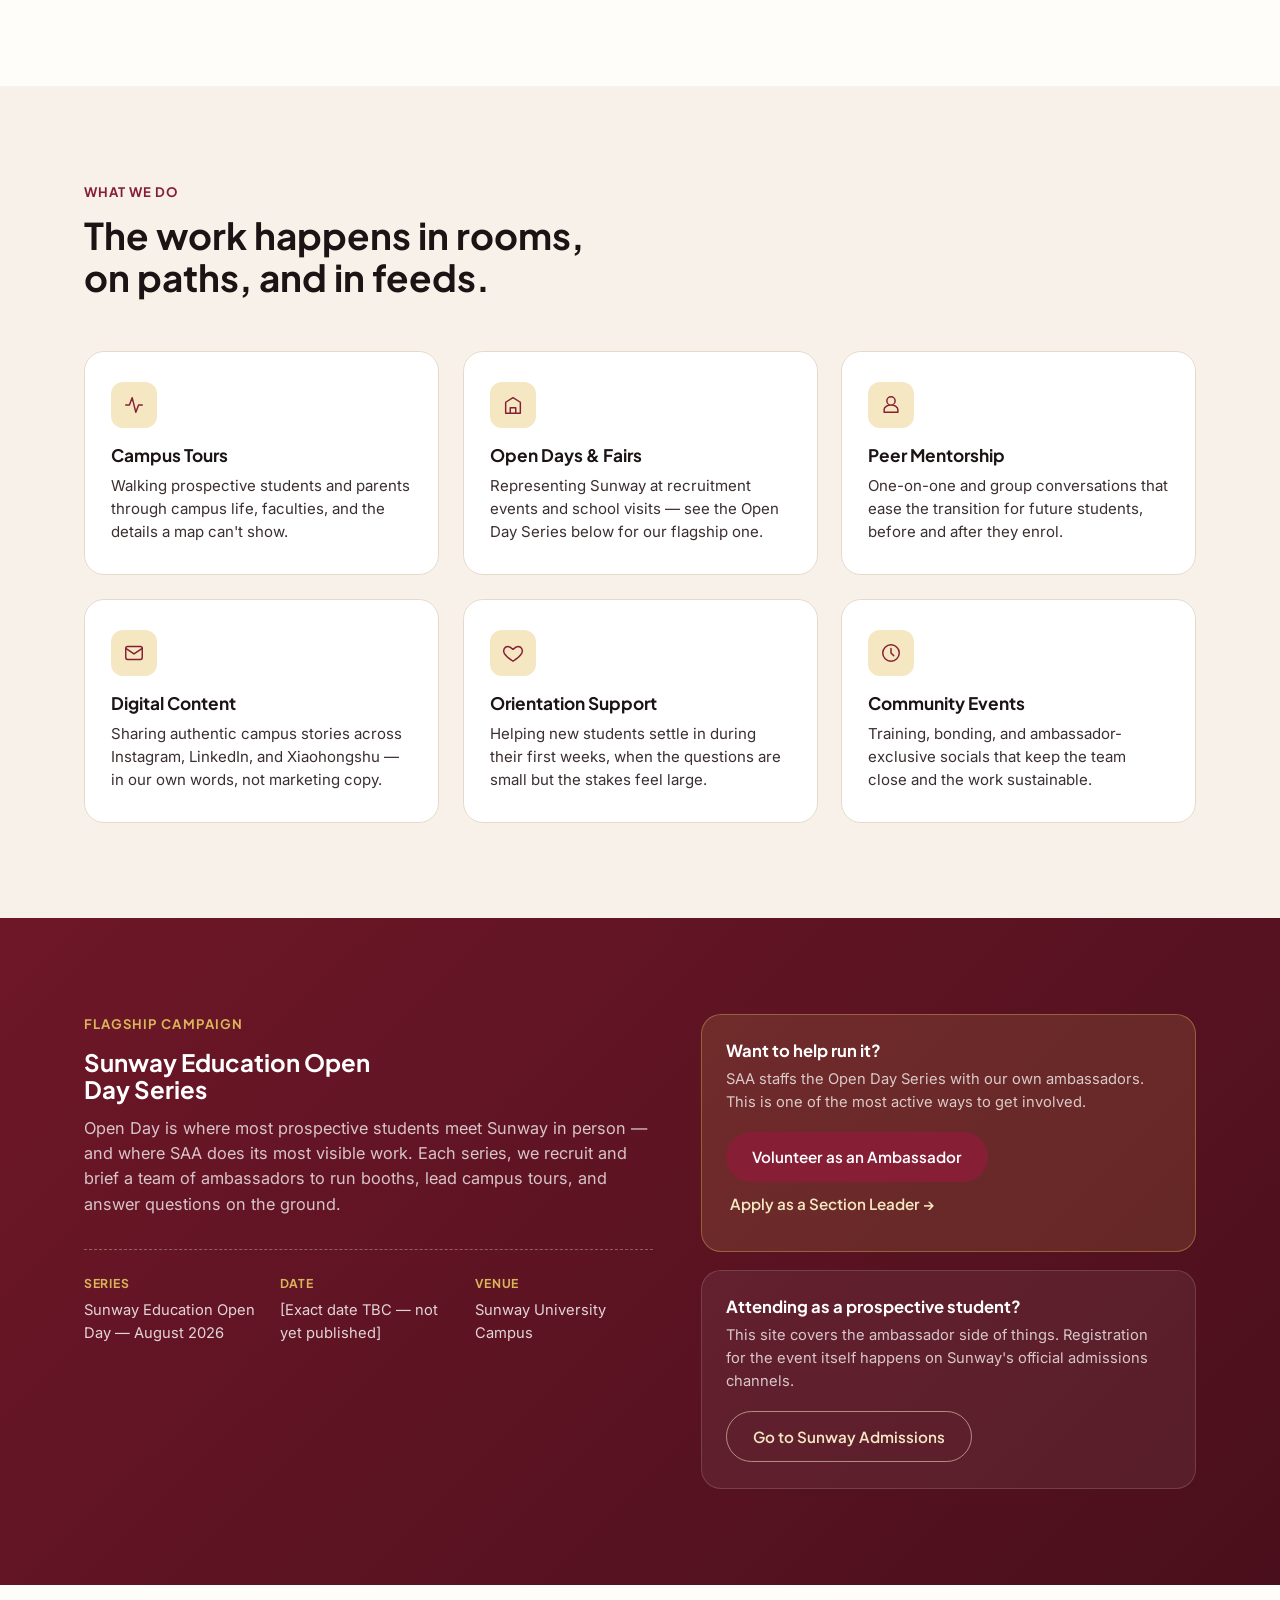
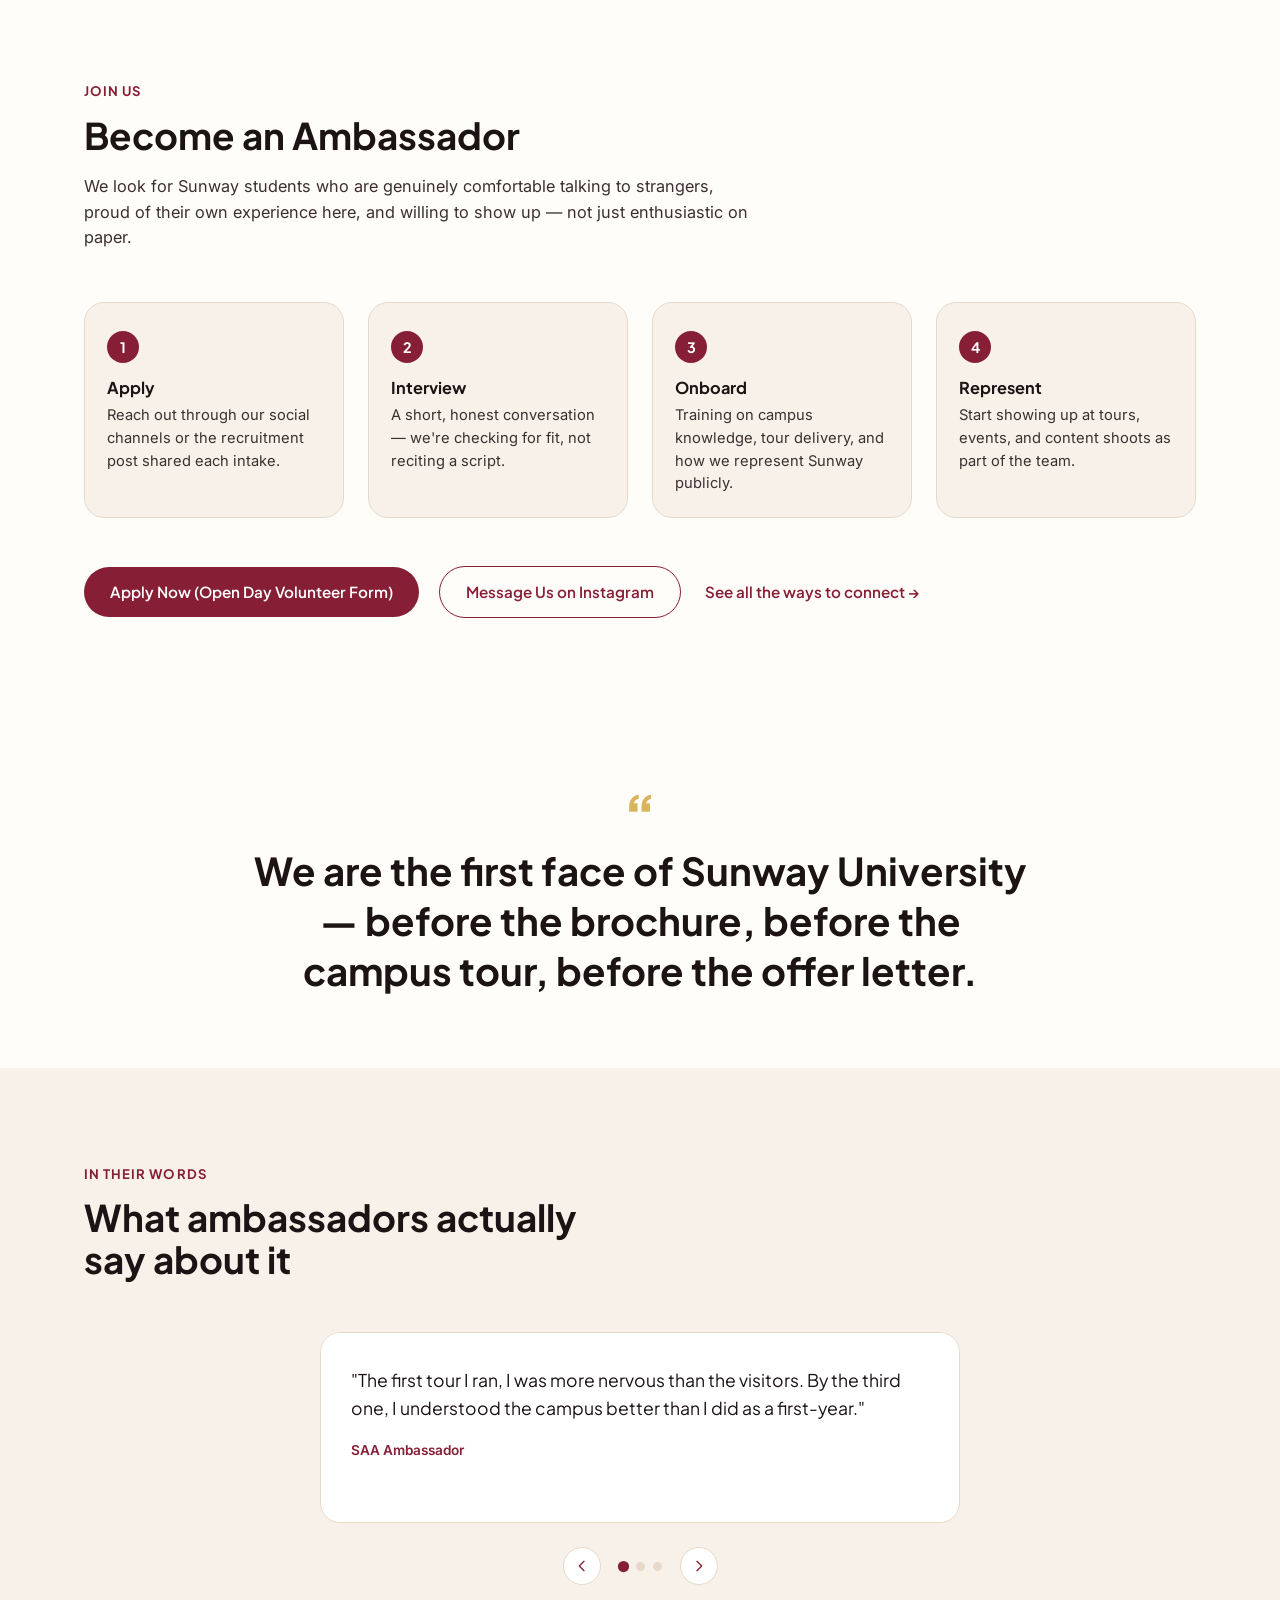
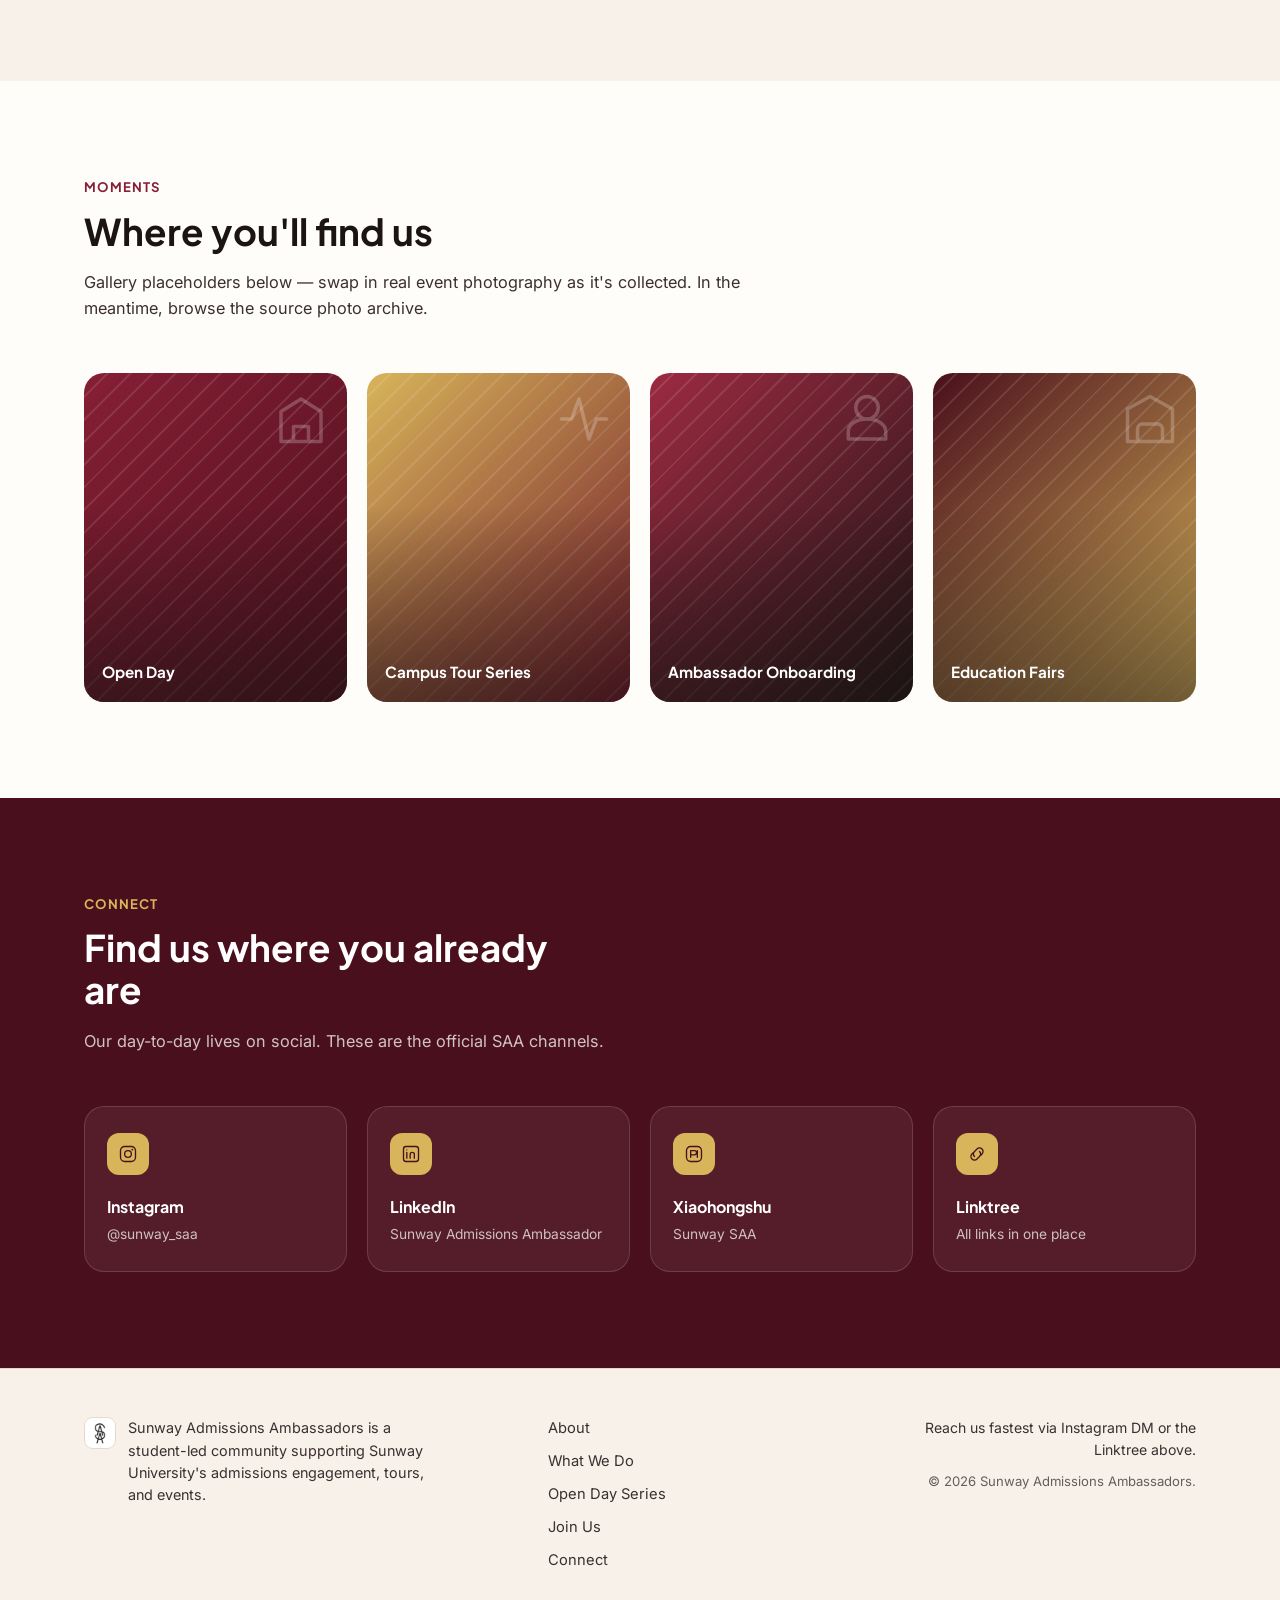
==== commit 7d968ebb: "Move site back to repo root — Pages source setting changed to root PR #4 moved the site into docs/ b" ====
--- a/index.html
+++ b/index.html
@@ -79,12 +79,42 @@
         <a class="btn btn-primary" href="#join">Join the Community</a>
         <a class="btn btn-outline" href="#connect">See Where We Are Online</a>
       </div>
-      <ul class="hero-tags" aria-label="What ambassadors do">
+      <ul class="sr-only" aria-label="What ambassadors do">
         <li>Campus Tours</li>
         <li>Open Days</li>
         <li>Peer Mentorship</li>
         <li>Content Creation</li>
       </ul>
+      <div class="hero-marquee" aria-hidden="true">
+        <div class="hero-marquee-track">
+          <span class="tag-pill">Campus Tours</span>
+          <span class="tag-pill">Open Days</span>
+          <span class="tag-pill">Peer Mentorship</span>
+          <span class="tag-pill">Content Creation</span>
+          <span class="tag-pill">Campus Tours</span>
+          <span class="tag-pill">Open Days</span>
+          <span class="tag-pill">Peer Mentorship</span>
+          <span class="tag-pill">Content Creation</span>
+        </div>
+      </div>
+    </div>
+  </section>
+
+  <!-- AT A GLANCE -->
+  <section class="stat-band" aria-label="At a glance">
+    <div class="wrap stat-band-inner">
+      <div class="stat" data-count-to="6">
+        <span class="stat-num">0</span>
+        <span class="stat-label">Ambassador Programs</span>
+      </div>
+      <div class="stat" data-count-to="4">
+        <span class="stat-num">0</span>
+        <span class="stat-label">Official Channels</span>
+      </div>
+      <div class="stat" data-count-to="2026">
+        <span class="stat-num">0</span>
+        <span class="stat-label">Next Open Day Series</span>
+      </div>
     </div>
   </section>
 
@@ -284,6 +314,14 @@
     </div>
   </section>
 
+  <!-- PULL QUOTE BREAK -->
+  <section class="pull-quote">
+    <div class="wrap">
+      <p class="pull-quote-mark" aria-hidden="true">&ldquo;</p>
+      <p class="pull-quote-text">We are the first face of Sunway University — before the brochure, before the campus tour, before the offer letter.</p>
+    </div>
+  </section>
+
   <!-- VOICES -->
   <section class="section section-alt" id="voices">
     <div class="wrap">
@@ -293,19 +331,34 @@
       </div>
 
       <!-- Placeholder quotes — replace with real ambassador testimonials once collected. -->
-      <div class="quote-grid">
-        <blockquote class="quote-card">
-          <p>"The first tour I ran, I was more nervous than the visitors. By the third one, I understood the campus better than I did as a first-year."</p>
-          <footer>SAA Ambassador</footer>
-        </blockquote>
-        <blockquote class="quote-card">
-          <p>"Half the job is just remembering what it felt like to not know anything about Sunway yet, and answering from there."</p>
-          <footer>SAA Ambassador</footer>
-        </blockquote>
-        <blockquote class="quote-card">
-          <p>"It's the one commitment on campus where the people you meet at an open day sometimes message you a year later to say they enrolled."</p>
-          <footer>SAA Ambassador</footer>
-        </blockquote>
+      <div class="quote-carousel" data-carousel>
+        <div class="quote-track">
+          <blockquote class="quote-card">
+            <p>"The first tour I ran, I was more nervous than the visitors. By the third one, I understood the campus better than I did as a first-year."</p>
+            <footer>SAA Ambassador</footer>
+          </blockquote>
+          <blockquote class="quote-card">
+            <p>"Half the job is just remembering what it felt like to not know anything about Sunway yet, and answering from there."</p>
+            <footer>SAA Ambassador</footer>
+          </blockquote>
+          <blockquote class="quote-card">
+            <p>"It's the one commitment on campus where the people you meet at an open day sometimes message you a year later to say they enrolled."</p>
+            <footer>SAA Ambassador</footer>
+          </blockquote>
+        </div>
+        <div class="carousel-controls">
+          <button class="carousel-btn" type="button" data-carousel-prev aria-label="Previous testimonial">
+            <svg viewBox="0 0 24 24" width="16" height="16"><path d="M15 5l-7 7 7 7" fill="none" stroke="currentColor" stroke-width="2" stroke-linecap="round" stroke-linejoin="round"/></svg>
+          </button>
+          <div class="carousel-dots" role="tablist" aria-label="Testimonial navigation">
+            <button class="carousel-dot" type="button" data-carousel-dot="0" role="tab" aria-label="Testimonial 1" aria-selected="true"></button>
+            <button class="carousel-dot" type="button" data-carousel-dot="1" role="tab" aria-label="Testimonial 2" aria-selected="false"></button>
+            <button class="carousel-dot" type="button" data-carousel-dot="2" role="tab" aria-label="Testimonial 3" aria-selected="false"></button>
+          </div>
+          <button class="carousel-btn" type="button" data-carousel-next aria-label="Next testimonial">
+            <svg viewBox="0 0 24 24" width="16" height="16"><path d="M9 5l7 7-7 7" fill="none" stroke="currentColor" stroke-width="2" stroke-linecap="round" stroke-linejoin="round"/></svg>
+          </button>
+        </div>
       </div>
     </div>
   </section>
@@ -325,15 +378,27 @@
 
       <div class="moments-grid">
         <figure class="moment-card moment-a">
+          <span class="moment-icon" aria-hidden="true">
+            <svg viewBox="0 0 24 24"><path d="M4 21V9l8-5 8 5v12M4 21h16M9 21v-6h6v6" fill="none" stroke="currentColor" stroke-width="1.4" stroke-linecap="round" stroke-linejoin="round"/></svg>
+          </span>
           <figcaption>Open Day</figcaption>
         </figure>
         <figure class="moment-card moment-b">
+          <span class="moment-icon" aria-hidden="true">
+            <svg viewBox="0 0 24 24"><path d="M3 12h4l3-8 4 16 3-8h4" fill="none" stroke="currentColor" stroke-width="1.4" stroke-linecap="round" stroke-linejoin="round"/></svg>
+          </span>
           <figcaption>Campus Tour Series</figcaption>
         </figure>
         <figure class="moment-card moment-c">
+          <span class="moment-icon" aria-hidden="true">
+            <svg viewBox="0 0 24 24"><path d="M12 12c2.5 0 4.5-2 4.5-4.5S14.5 3 12 3 7.5 5 7.5 7.5 9.5 12 12 12Zm0 0c-4 0-7.5 2-7.5 5v3h15v-3c0-3-3.5-5-7.5-5Z" fill="none" stroke="currentColor" stroke-width="1.4" stroke-linecap="round" stroke-linejoin="round"/></svg>
+          </span>
           <figcaption>Ambassador Onboarding</figcaption>
         </figure>
         <figure class="moment-card moment-d">
+          <span class="moment-icon" aria-hidden="true">
+            <svg viewBox="0 0 24 24"><path d="M3 21V8l9-5 9 5v13M3 21h18M7 21v-5a2 2 0 0 1 2-2h6a2 2 0 0 1 2 2v5" fill="none" stroke="currentColor" stroke-width="1.4" stroke-linecap="round" stroke-linejoin="round"/></svg>
+          </span>
           <figcaption>Education Fairs</figcaption>
         </figure>
       </div>
--- a/css/styles.css
+++ b/css/styles.css
@@ -56,6 +56,16 @@
 
 ul, ol { margin: 0; padding: 0; list-style: none; }
 
+.sr-only {
+  position: absolute;
+  width: 1px; height: 1px;
+  padding: 0; margin: -1px;
+  overflow: hidden;
+  clip: rect(0, 0, 0, 0);
+  white-space: nowrap;
+  border: 0;
+}
+
 .wrap {
   max-width: var(--container);
   margin: 0 auto;
@@ -85,7 +95,7 @@
   font-family: var(--font-display);
   font-weight: 600;
   font-size: 0.95rem;
-  transition: transform 0.18s ease, box-shadow 0.18s ease, background 0.18s ease, color 0.18s ease;
+  transition: transform 0.22s cubic-bezier(.2,.8,.2,1), box-shadow 0.22s cubic-bezier(.2,.8,.2,1), background 0.22s cubic-bezier(.2,.8,.2,1), color 0.22s cubic-bezier(.2,.8,.2,1);
   white-space: nowrap;
 }
 .btn-primary {
@@ -94,6 +104,7 @@
   box-shadow: var(--shadow-soft);
 }
 .btn-primary:hover { transform: translateY(-2px); background: var(--maroon-700); }
+.btn-magnetic { transition: transform 0.18s cubic-bezier(.2,.8,.2,1), background 0.22s ease, color 0.22s ease; }
 
 .btn-outline {
   background: transparent;
@@ -338,12 +349,19 @@
 
 .hero-cta { display: flex; flex-wrap: wrap; gap: 14px; margin-bottom: 42px; }
 
-.hero-tags {
-  display: flex;
-  flex-wrap: wrap;
+.hero-marquee {
+  overflow: hidden;
+  mask-image: linear-gradient(90deg, transparent, #000 8%, #000 92%, transparent);
+  -webkit-mask-image: linear-gradient(90deg, transparent, #000 8%, #000 92%, transparent);
+}
+.hero-marquee-track {
+  display: flex;
+  width: max-content;
   gap: 10px;
-}
-.hero-tags li {
+  animation: marquee 20s linear infinite;
+}
+.hero-marquee:hover .hero-marquee-track { animation-play-state: paused; }
+.tag-pill {
   font-size: 0.85rem;
   font-weight: 600;
   color: var(--maroon-700);
@@ -351,6 +369,36 @@
   border: 1px solid var(--line);
   padding: 8px 16px;
   border-radius: 999px;
+  white-space: nowrap;
+}
+@keyframes marquee {
+  from { transform: translateX(0); }
+  to { transform: translateX(-50%); }
+}
+
+/* ---------- At-a-glance stat band ---------- */
+.stat-band { background: var(--gold-400); padding: 30px 0; }
+.stat-band-inner {
+  display: flex;
+  justify-content: center;
+  flex-wrap: wrap;
+  gap: 20px 56px;
+}
+.stat { text-align: center; }
+.stat-num {
+  display: block;
+  font-family: var(--font-display);
+  font-weight: 800;
+  font-size: 1.9rem;
+  color: var(--maroon-900);
+  line-height: 1.1;
+}
+.stat-label {
+  font-size: 0.8rem;
+  font-weight: 600;
+  letter-spacing: 0.04em;
+  text-transform: uppercase;
+  color: var(--maroon-700);
 }
 
 /* ---------- Sections (shared) ---------- */
@@ -392,9 +440,11 @@
   border: 1px solid var(--line);
   border-radius: var(--radius-lg);
   padding: 30px 26px;
-  transition: transform 0.2s ease, box-shadow 0.2s ease, background 0.2s ease;
-}
-.pillar:hover { transform: translateY(-4px); box-shadow: var(--shadow-soft); background: #fff; }
+  transition: transform 0.25s cubic-bezier(.2,.8,.2,1), box-shadow 0.25s cubic-bezier(.2,.8,.2,1), background 0.2s ease;
+  will-change: transform;
+}
+.pillar:hover { box-shadow: var(--shadow-soft); background: #fff; }
+.no-tilt .pillar:hover { transform: translateY(-4px); }
 .pillar-num {
   display: inline-flex;
   align-items: center;
@@ -429,9 +479,11 @@
   border: 1px solid var(--line);
   border-radius: var(--radius-lg);
   padding: 30px 26px;
-  transition: transform 0.2s ease, box-shadow 0.2s ease;
-}
-.program-card:hover { transform: translateY(-4px); box-shadow: var(--shadow-soft); }
+  transition: transform 0.25s cubic-bezier(.2,.8,.2,1), box-shadow 0.25s cubic-bezier(.2,.8,.2,1);
+  will-change: transform;
+}
+.program-card:hover { box-shadow: var(--shadow-soft); }
+.no-tilt .program-card:hover { transform: translateY(-4px); }
 .program-icon {
   display: inline-flex;
   align-items: center;
@@ -535,23 +587,44 @@
   gap: 20px;
 }
 
-/* ---------- Quotes ---------- */
-.quote-grid {
-  display: grid;
-  grid-template-columns: repeat(3, 1fr);
-  gap: 24px;
+/* ---------- Pull quote break ---------- */
+.pull-quote { padding: 72px 0; text-align: center; }
+.pull-quote-mark {
+  font-family: var(--font-display);
+  font-size: 3.5rem;
+  font-weight: 800;
+  color: var(--gold-400);
+  line-height: 1;
+  margin: 0 0 4px;
+}
+.pull-quote-text {
+  font-family: var(--font-display);
+  font-weight: 700;
+  font-size: clamp(1.5rem, 3.4vw, 2.4rem);
+  line-height: 1.3;
+  max-width: 780px;
+  margin: 0 auto;
+  color: var(--ink-900);
+}
+
+/* ---------- Quotes / testimonial carousel ---------- */
+.quote-carousel { max-width: 640px; margin: 0 auto; overflow: hidden; border-radius: var(--radius-lg); }
+.quote-track {
+  display: flex;
+  transition: transform 0.45s cubic-bezier(.2,.8,.2,1);
 }
 .quote-card {
+  flex: 0 0 100%;
   margin: 0;
   background: #fff;
   border: 1px solid var(--line);
   border-radius: var(--radius-lg);
-  padding: 30px 26px;
+  padding: 34px 30px;
   position: relative;
 }
 .quote-card p {
   font-family: var(--font-display);
-  font-size: 1.02rem;
+  font-size: 1.1rem;
   color: var(--ink-900);
   margin-bottom: 18px;
 }
@@ -560,6 +633,40 @@
   font-weight: 600;
   color: var(--maroon-600);
 }
+
+.carousel-controls {
+  display: flex;
+  align-items: center;
+  justify-content: center;
+  gap: 18px;
+  margin-top: 24px;
+}
+.carousel-btn {
+  display: inline-flex;
+  align-items: center;
+  justify-content: center;
+  width: 38px;
+  height: 38px;
+  border-radius: 50%;
+  border: 1px solid var(--line);
+  background: #fff;
+  color: var(--maroon-600);
+  cursor: pointer;
+  transition: background 0.2s ease, color 0.2s ease, transform 0.2s ease;
+}
+.carousel-btn:hover { background: var(--maroon-600); color: #fff; transform: translateY(-1px); }
+.carousel-dots { display: flex; gap: 8px; }
+.carousel-dot {
+  width: 9px;
+  height: 9px;
+  border-radius: 50%;
+  border: none;
+  padding: 0;
+  background: var(--line);
+  cursor: pointer;
+  transition: background 0.2s ease, transform 0.2s ease;
+}
+.carousel-dot[aria-selected="true"] { background: var(--maroon-600); transform: scale(1.25); }
 
 /* ---------- Moments / gallery placeholders ---------- */
 .moments-grid {
@@ -576,24 +683,50 @@
   padding: 18px;
   position: relative;
   overflow: hidden;
-}
+  transition: transform 0.25s cubic-bezier(.2,.8,.2,1);
+}
+.moment-card:hover { transform: translateY(-4px); }
 .moment-card figcaption {
   font-family: var(--font-display);
   font-weight: 700;
   color: #fff;
   font-size: 0.95rem;
   position: relative;
+  z-index: 2;
+}
+.moment-icon {
+  position: absolute;
+  top: 16px;
+  right: 16px;
+  width: 60px;
+  height: 60px;
+  color: #fff;
+  opacity: 0.22;
   z-index: 1;
 }
+.moment-icon svg { width: 100%; height: 100%; }
 .moment-card::after {
   content: "";
   position: absolute; inset: 0;
   background: linear-gradient(180deg, transparent 40%, rgba(28,20,20,0.55) 100%);
-}
-.moment-a { background: linear-gradient(135deg, var(--maroon-600), var(--maroon-900)); }
-.moment-b { background: linear-gradient(135deg, var(--gold-400), var(--maroon-700)); }
-.moment-c { background: linear-gradient(135deg, var(--maroon-500), var(--ink-900)); }
-.moment-d { background: linear-gradient(135deg, var(--maroon-900), var(--gold-400)); }
+  z-index: 1;
+}
+.moment-a {
+  background-image: repeating-linear-gradient(135deg, rgba(255,255,255,0.10) 0 2px, transparent 2px 16px),
+    linear-gradient(135deg, var(--maroon-600), var(--maroon-900));
+}
+.moment-b {
+  background-image: repeating-linear-gradient(135deg, rgba(255,255,255,0.10) 0 2px, transparent 2px 16px),
+    linear-gradient(135deg, var(--gold-400), var(--maroon-700));
+}
+.moment-c {
+  background-image: repeating-linear-gradient(135deg, rgba(255,255,255,0.10) 0 2px, transparent 2px 16px),
+    linear-gradient(135deg, var(--maroon-500), var(--ink-900));
+}
+.moment-d {
+  background-image: repeating-linear-gradient(135deg, rgba(255,255,255,0.10) 0 2px, transparent 2px 16px),
+    linear-gradient(135deg, var(--maroon-900), var(--gold-400));
+}
 
 /* ---------- Social / connect ---------- */
 .social-grid {
@@ -658,6 +791,13 @@
 /* ---------- Scroll reveal ---------- */
 [data-reveal] { opacity: 0; transform: translateY(18px); transition: opacity 0.6s ease, transform 0.6s ease; }
 [data-reveal].is-visible { opacity: 1; transform: translateY(0); }
+
+@media (prefers-reduced-motion: reduce) {
+  html { scroll-behavior: auto; }
+  .hero-marquee-track { animation: none; }
+  [data-reveal] { opacity: 1; transform: none; transition: none; }
+  .quote-track { transition: none; }
+}
 
 /* ===========================================================
    Responsive
@@ -668,7 +808,6 @@
   .band-meta { grid-template-columns: 1fr 1fr; }
   .program-grid { grid-template-columns: repeat(2, 1fr); }
   .process { grid-template-columns: repeat(2, 1fr); }
-  .quote-grid { grid-template-columns: 1fr; }
   .moments-grid { grid-template-columns: repeat(2, 1fr); }
   .social-grid { grid-template-columns: repeat(2, 1fr); }
   .footer-inner { grid-template-columns: 1fr; text-align: left; }
@@ -696,4 +835,7 @@
   .moments-grid { grid-template-columns: repeat(2, 1fr); }
   .social-grid { grid-template-columns: 1fr; }
   .hero { padding: 90px 0 60px; }
-}
+  .stat-band-inner { gap: 18px 32px; }
+  .pull-quote { padding: 56px 0; }
+  .carousel-controls { gap: 12px; }
+}
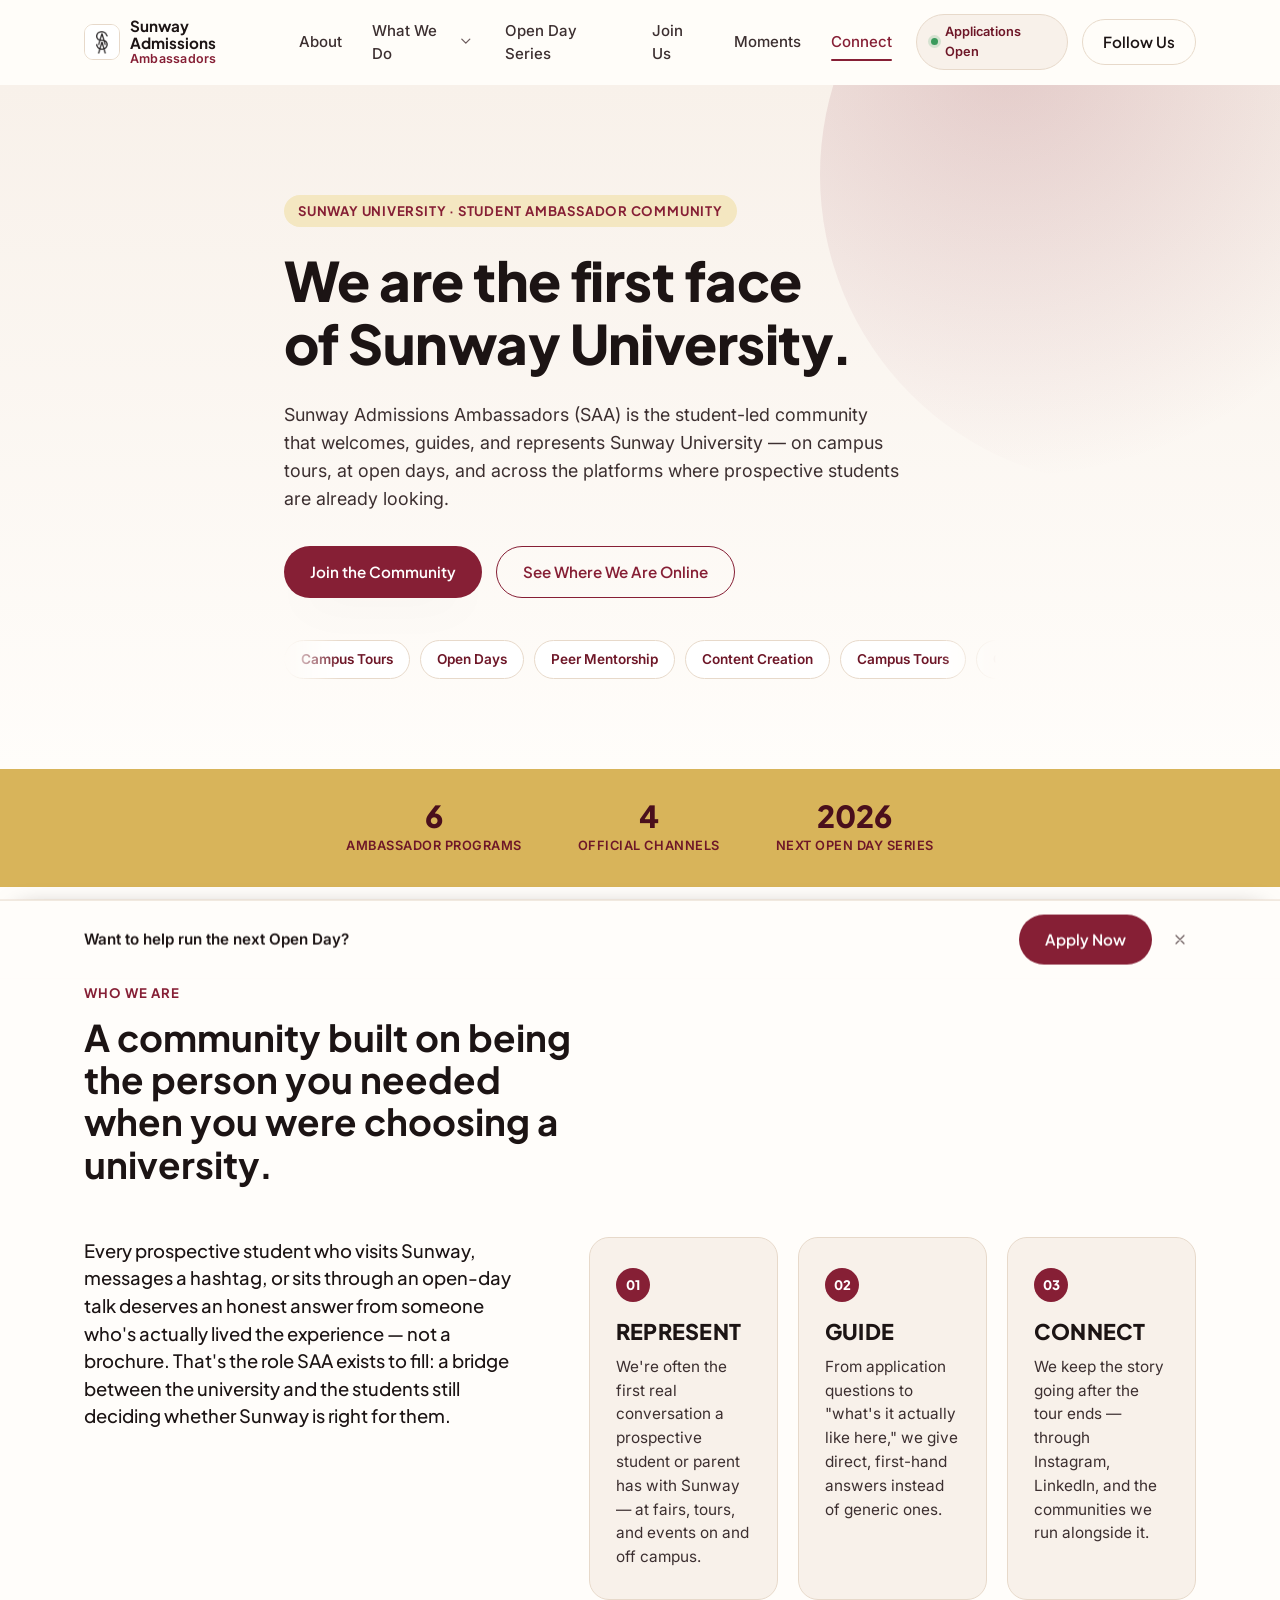
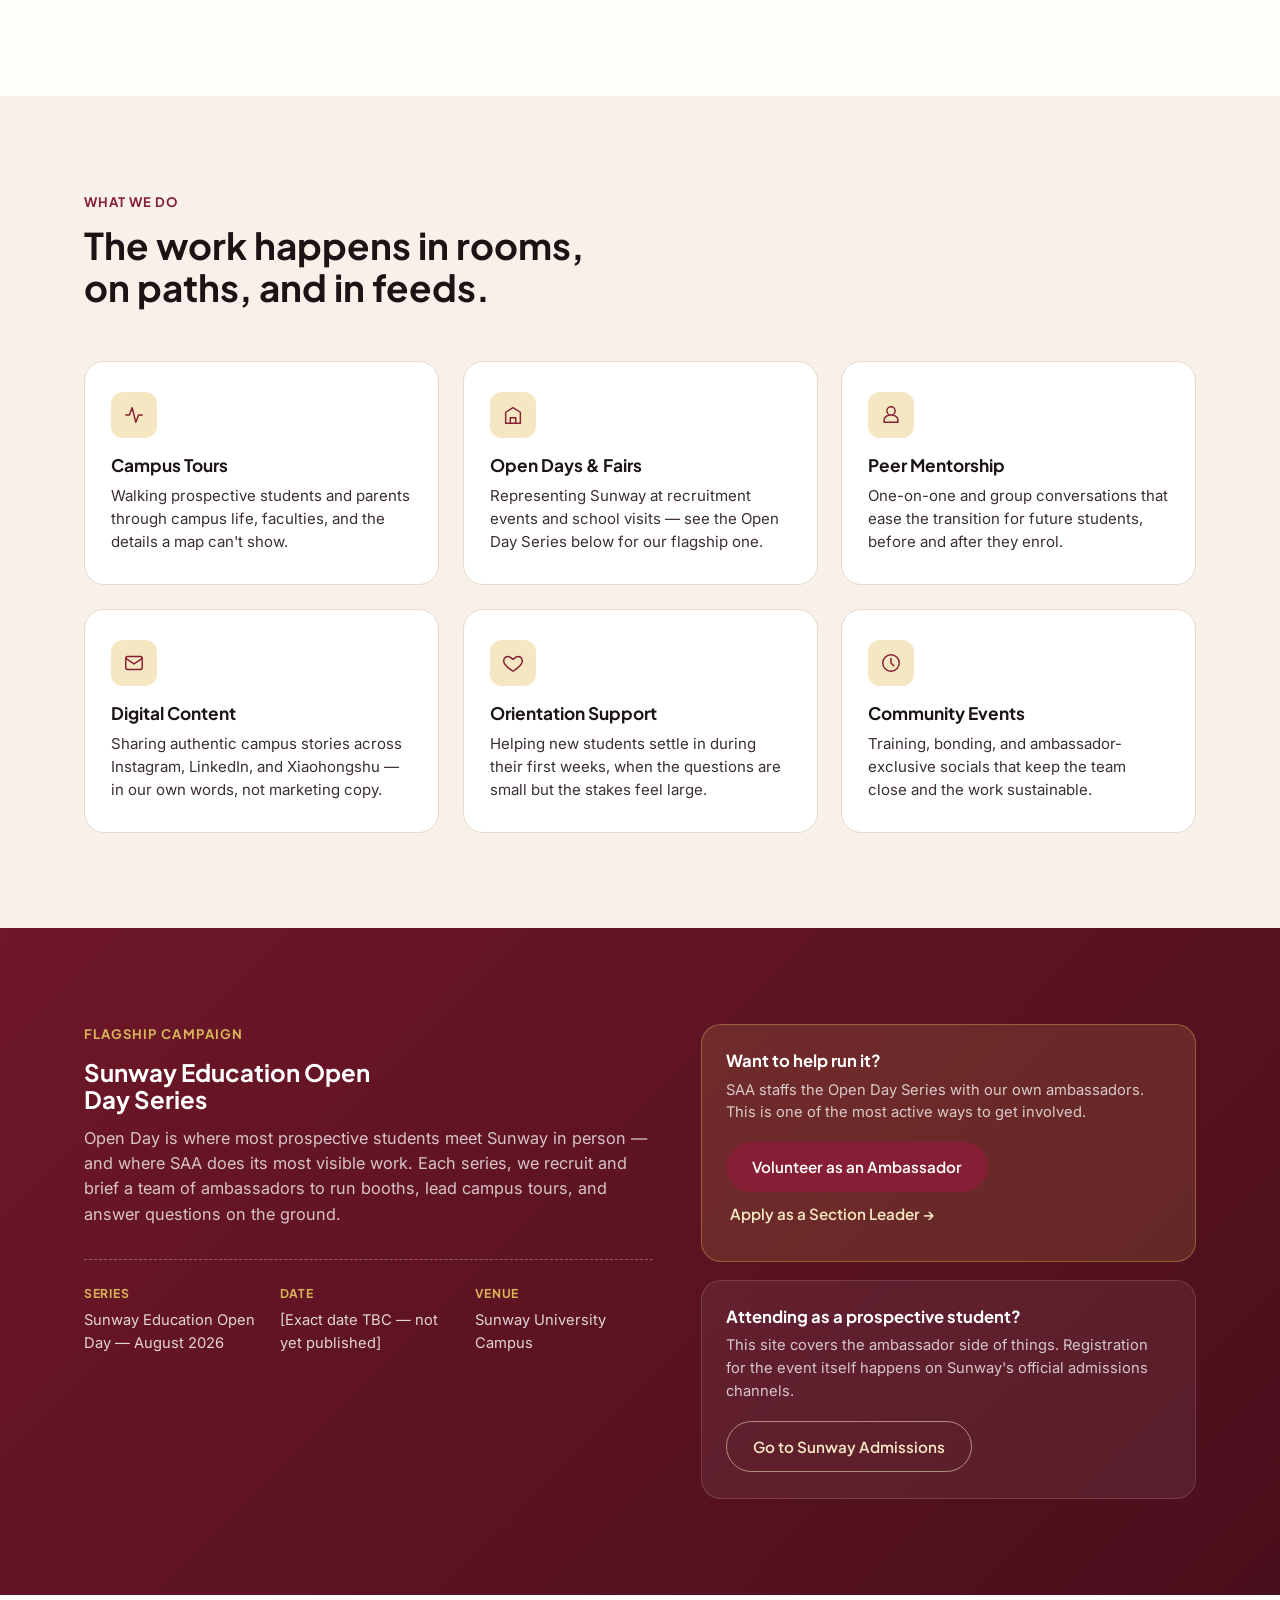
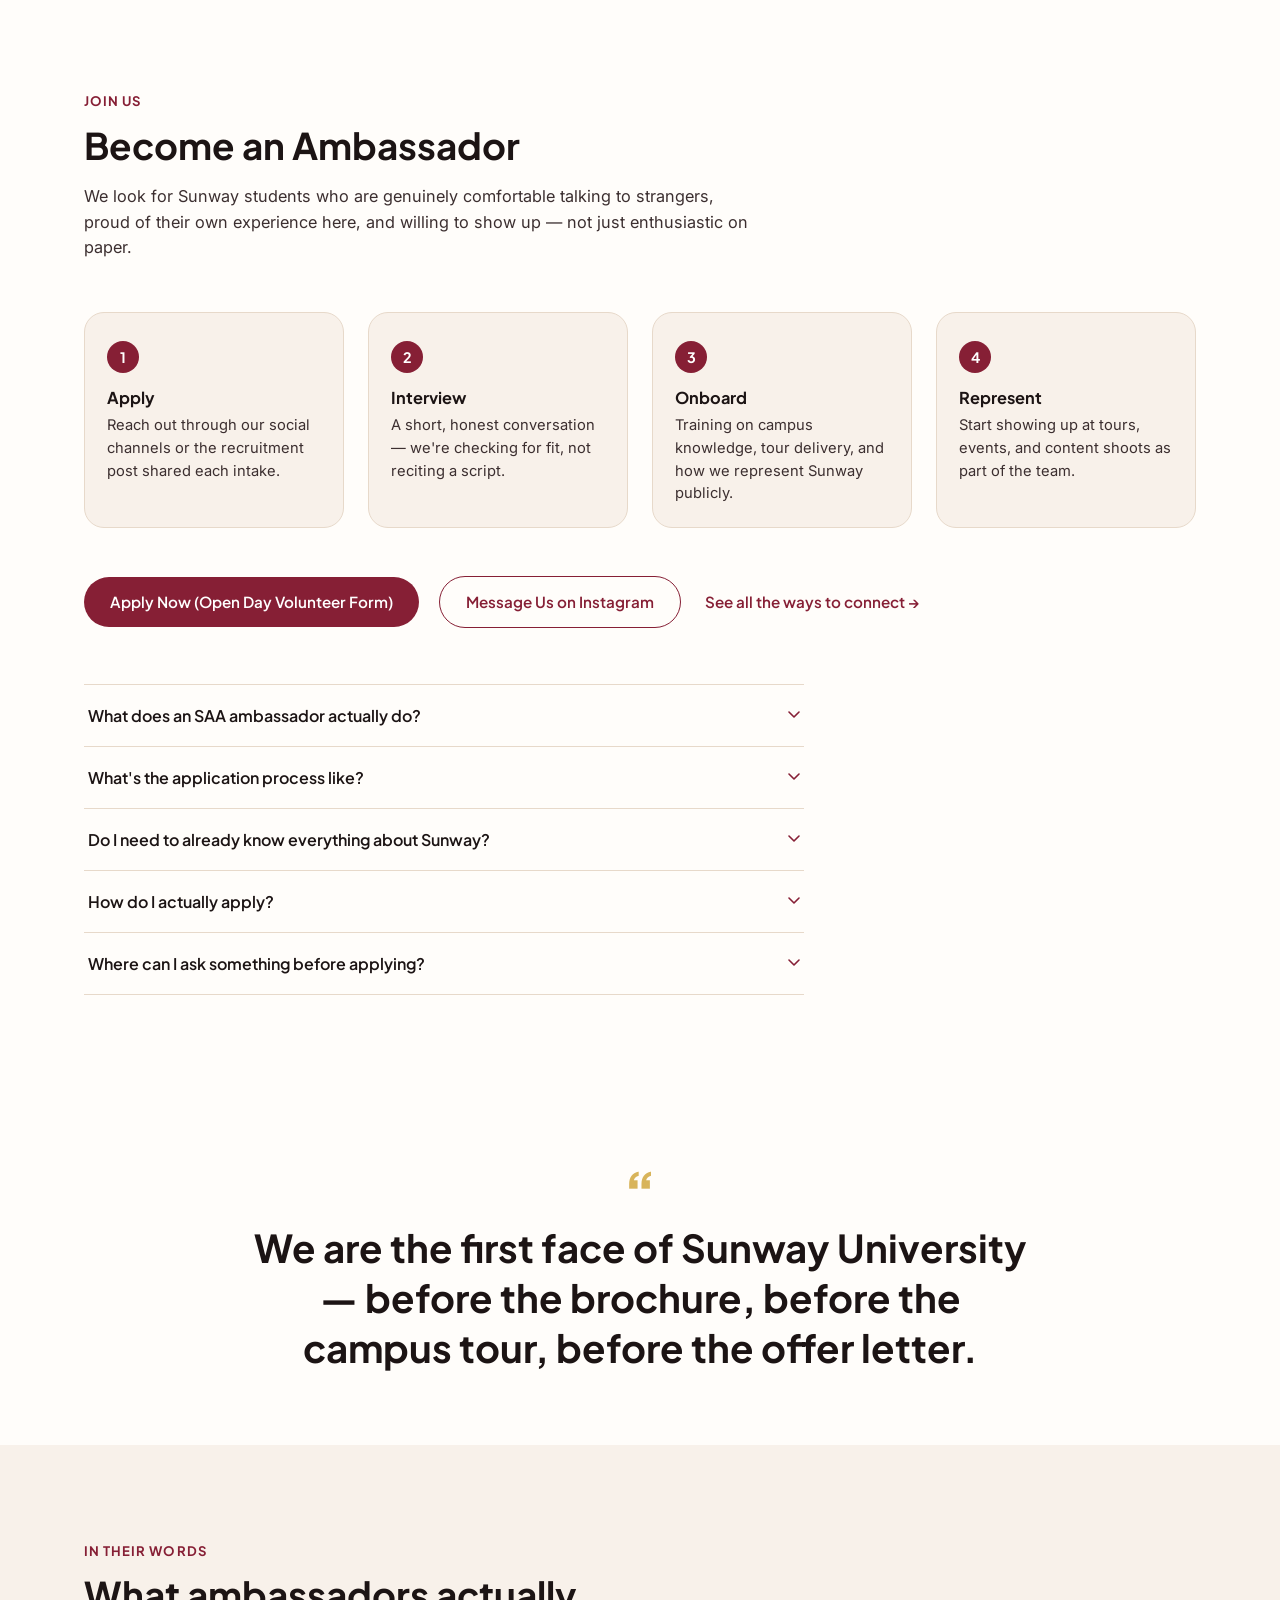
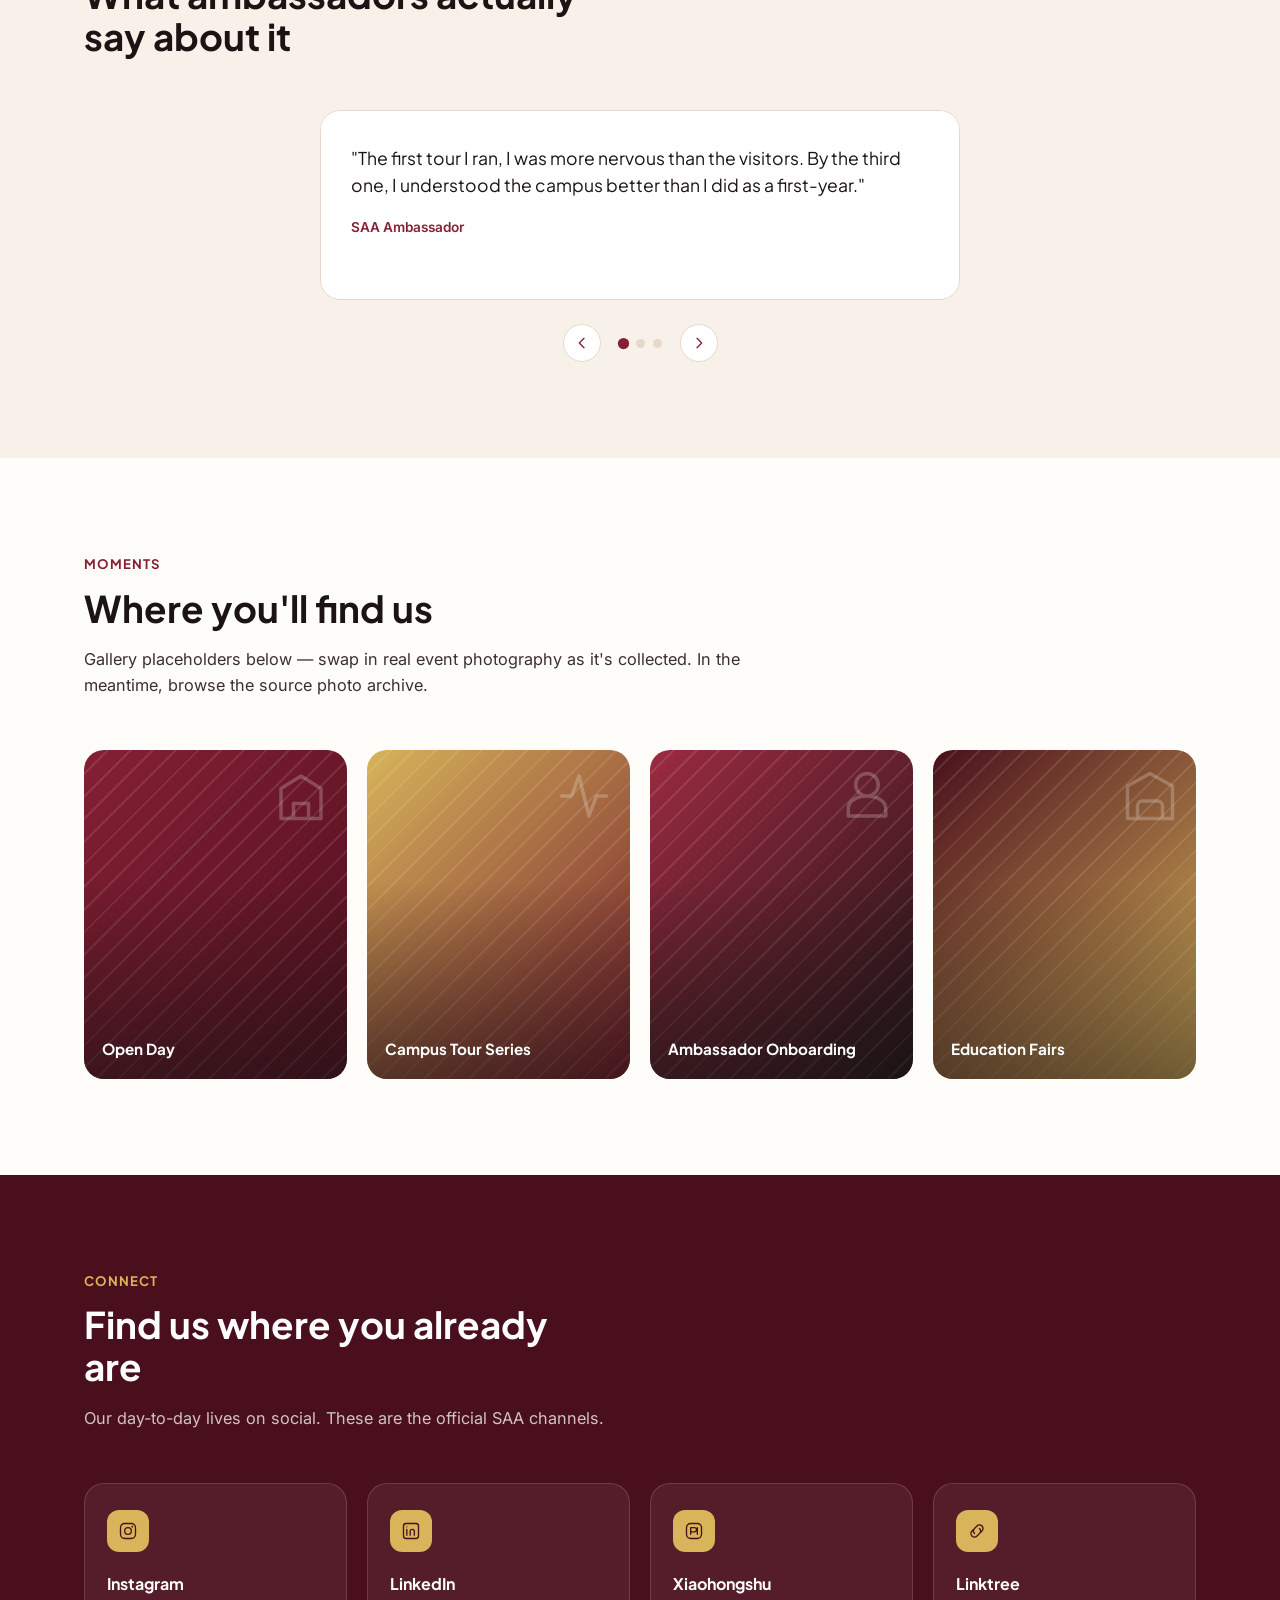
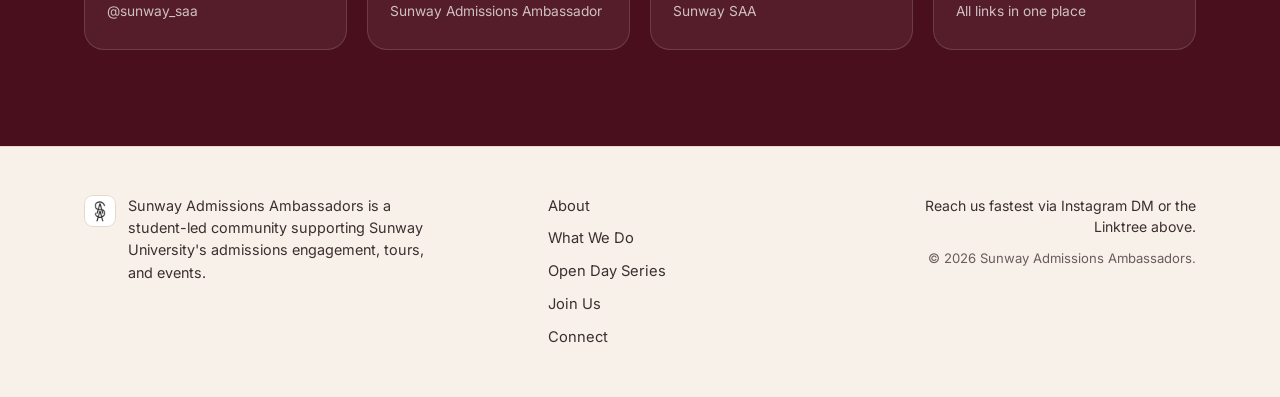
==== commit 3851783b: "Add FAQ accordion, sticky CTA, moments lightbox, status pill; wire dropdown to real anchors Four new" ====
--- a/index.html
+++ b/index.html
@@ -39,12 +39,12 @@
           <svg viewBox="0 0 12 8" width="10" height="7"><path d="M1 1l5 5 5-5" fill="none" stroke="currentColor" stroke-width="1.6" stroke-linecap="round" stroke-linejoin="round"/></svg>
         </button>
         <div class="nav-dropdown">
-          <a href="#what-we-do">Campus Tours</a>
-          <a href="#what-we-do">Open Days &amp; Fairs</a>
-          <a href="#what-we-do">Peer Mentorship</a>
-          <a href="#what-we-do">Digital Content</a>
-          <a href="#what-we-do">Orientation Support</a>
-          <a href="#what-we-do">Community Events</a>
+          <a href="#campus-tours">Campus Tours</a>
+          <a href="#open-days-fairs">Open Days &amp; Fairs</a>
+          <a href="#peer-mentorship">Peer Mentorship</a>
+          <a href="#digital-content">Digital Content</a>
+          <a href="#orientation-support">Orientation Support</a>
+          <a href="#community-events">Community Events</a>
         </div>
       </div>
       <a class="nav-link" href="#open-day">Open Day Series</a>
@@ -54,6 +54,10 @@
     </nav>
 
     <div class="header-actions">
+      <a class="status-pill" href="https://forms.gle/u4fjiJt9wT9HAtJ68" target="_blank" rel="noopener">
+        <span class="status-dot" aria-hidden="true"></span>
+        <span class="status-pill-text">Applications Open</span>
+      </a>
       <a class="btn btn-ghost" href="https://www.instagram.com/sunway_saa" target="_blank" rel="noopener">Follow Us</a>
       <button class="nav-toggle" id="navToggle" aria-expanded="false" aria-controls="mainNav" aria-label="Toggle menu">
         <span></span><span></span><span></span>
@@ -166,7 +170,7 @@
 
       <div class="program-grid">
 
-        <article class="program-card">
+        <article class="program-card" id="campus-tours">
           <span class="program-icon" aria-hidden="true">
             <svg viewBox="0 0 24 24"><path d="M3 12h4l3-8 4 16 3-8h4" fill="none" stroke="currentColor" stroke-width="1.6" stroke-linecap="round" stroke-linejoin="round"/></svg>
           </span>
@@ -174,7 +178,7 @@
           <p>Walking prospective students and parents through campus life, faculties, and the details a map can't show.</p>
         </article>
 
-        <article class="program-card">
+        <article class="program-card" id="open-days-fairs">
           <span class="program-icon" aria-hidden="true">
             <svg viewBox="0 0 24 24"><path d="M4 21V9l8-5 8 5v12M4 21h16M9 21v-6h6v6" fill="none" stroke="currentColor" stroke-width="1.6" stroke-linecap="round" stroke-linejoin="round"/></svg>
           </span>
@@ -182,7 +186,7 @@
           <p>Representing Sunway at recruitment events and school visits — see the Open Day Series below for our flagship one.</p>
         </article>
 
-        <article class="program-card">
+        <article class="program-card" id="peer-mentorship">
           <span class="program-icon" aria-hidden="true">
             <svg viewBox="0 0 24 24"><path d="M12 12c2.5 0 4.5-2 4.5-4.5S14.5 3 12 3 7.5 5 7.5 7.5 9.5 12 12 12Zm0 0c-4 0-7.5 2-7.5 5v3h15v-3c0-3-3.5-5-7.5-5Z" fill="none" stroke="currentColor" stroke-width="1.6" stroke-linecap="round" stroke-linejoin="round"/></svg>
           </span>
@@ -190,7 +194,7 @@
           <p>One-on-one and group conversations that ease the transition for future students, before and after they enrol.</p>
         </article>
 
-        <article class="program-card">
+        <article class="program-card" id="digital-content">
           <span class="program-icon" aria-hidden="true">
             <svg viewBox="0 0 24 24"><rect x="3" y="5" width="18" height="14" rx="2" fill="none" stroke="currentColor" stroke-width="1.6"/><path d="m3 7 9 6 9-6" fill="none" stroke="currentColor" stroke-width="1.6" stroke-linecap="round" stroke-linejoin="round"/></svg>
           </span>
@@ -198,7 +202,7 @@
           <p>Sharing authentic campus stories across Instagram, LinkedIn, and Xiaohongshu — in our own words, not marketing copy.</p>
         </article>
 
-        <article class="program-card">
+        <article class="program-card" id="orientation-support">
           <span class="program-icon" aria-hidden="true">
             <svg viewBox="0 0 24 24"><path d="M12 21s-7-4.35-9.5-8.5C.5 8.5 3 5 6.5 5c2 0 3.3 1 5.5 3 2.2-2 3.5-3 5.5-3 3.5 0 6 3.5 4 7.5C19 16.65 12 21 12 21Z" fill="none" stroke="currentColor" stroke-width="1.6" stroke-linecap="round" stroke-linejoin="round"/></svg>
           </span>
@@ -206,7 +210,7 @@
           <p>Helping new students settle in during their first weeks, when the questions are small but the stakes feel large.</p>
         </article>
 
-        <article class="program-card">
+        <article class="program-card" id="community-events">
           <span class="program-icon" aria-hidden="true">
             <svg viewBox="0 0 24 24"><circle cx="12" cy="12" r="9" fill="none" stroke="currentColor" stroke-width="1.6"/><path d="M12 7v5l3 3" fill="none" stroke="currentColor" stroke-width="1.6" stroke-linecap="round" stroke-linejoin="round"/></svg>
           </span>
@@ -311,6 +315,64 @@
         <a class="btn btn-outline" href="https://www.instagram.com/sunway_saa" target="_blank" rel="noopener">Message Us on Instagram</a>
         <a class="btn btn-text" href="https://linktr.ee/sunwayadmissionambassador" target="_blank" rel="noopener">See all the ways to connect &rarr;</a>
       </div>
+
+      <div class="faq-list">
+        <div class="faq-item">
+          <button class="faq-question" type="button" aria-expanded="false">
+            <span>What does an SAA ambassador actually do?</span>
+            <svg class="faq-caret" viewBox="0 0 12 8" width="12" height="8" aria-hidden="true"><path d="M1 1l5 5 5-5" fill="none" stroke="currentColor" stroke-width="1.6" stroke-linecap="round" stroke-linejoin="round"/></svg>
+          </button>
+          <div class="faq-answer">
+            <div class="faq-answer-inner">
+              <p>A mix of campus tours, Open Days &amp; fairs, peer mentorship, digital content, orientation support, and community events — see the <a href="#what-we-do">What We Do</a> section above for the full breakdown of each.</p>
+            </div>
+          </div>
+        </div>
+        <div class="faq-item">
+          <button class="faq-question" type="button" aria-expanded="false">
+            <span>What's the application process like?</span>
+            <svg class="faq-caret" viewBox="0 0 12 8" width="12" height="8" aria-hidden="true"><path d="M1 1l5 5 5-5" fill="none" stroke="currentColor" stroke-width="1.6" stroke-linecap="round" stroke-linejoin="round"/></svg>
+          </button>
+          <div class="faq-answer">
+            <div class="faq-answer-inner">
+              <p>Four steps: apply, a short interview, onboarding/training, then you start representing SAA at real tours and events — the same order as the process list above.</p>
+            </div>
+          </div>
+        </div>
+        <div class="faq-item">
+          <button class="faq-question" type="button" aria-expanded="false">
+            <span>Do I need to already know everything about Sunway?</span>
+            <svg class="faq-caret" viewBox="0 0 12 8" width="12" height="8" aria-hidden="true"><path d="M1 1l5 5 5-5" fill="none" stroke="currentColor" stroke-width="1.6" stroke-linecap="round" stroke-linejoin="round"/></svg>
+          </button>
+          <div class="faq-answer">
+            <div class="faq-answer-inner">
+              <p>No — that's what onboarding is for. Training covers campus knowledge, tour delivery, and how we represent Sunway publicly before you're expected to run anything solo.</p>
+            </div>
+          </div>
+        </div>
+        <div class="faq-item">
+          <button class="faq-question" type="button" aria-expanded="false">
+            <span>How do I actually apply?</span>
+            <svg class="faq-caret" viewBox="0 0 12 8" width="12" height="8" aria-hidden="true"><path d="M1 1l5 5 5-5" fill="none" stroke="currentColor" stroke-width="1.6" stroke-linecap="round" stroke-linejoin="round"/></svg>
+          </button>
+          <div class="faq-answer">
+            <div class="faq-answer-inner">
+              <p>Through the <a href="https://forms.gle/u4fjiJt9wT9HAtJ68" target="_blank" rel="noopener">Open Day volunteer form</a> above, or by messaging us directly on Instagram.</p>
+            </div>
+          </div>
+        </div>
+        <div class="faq-item">
+          <button class="faq-question" type="button" aria-expanded="false">
+            <span>Where can I ask something before applying?</span>
+            <svg class="faq-caret" viewBox="0 0 12 8" width="12" height="8" aria-hidden="true"><path d="M1 1l5 5 5-5" fill="none" stroke="currentColor" stroke-width="1.6" stroke-linecap="round" stroke-linejoin="round"/></svg>
+          </button>
+          <div class="faq-answer">
+            <div class="faq-answer-inner">
+              <p>Instagram DM is fastest, or check the <a href="https://linktr.ee/sunwayadmissionambassador" target="_blank" rel="noopener">Linktree</a> for every other way to reach us.</p>
+            </div>
+          </div>
+        </div>
+      </div>
     </div>
   </section>
 
@@ -377,27 +439,39 @@
       </div>
 
       <div class="moments-grid">
-        <figure class="moment-card moment-a">
+        <figure class="moment-card moment-a" data-moment tabindex="0" role="button" aria-haspopup="dialog" aria-label="Expand: Open Day">
           <span class="moment-icon" aria-hidden="true">
             <svg viewBox="0 0 24 24"><path d="M4 21V9l8-5 8 5v12M4 21h16M9 21v-6h6v6" fill="none" stroke="currentColor" stroke-width="1.4" stroke-linecap="round" stroke-linejoin="round"/></svg>
           </span>
+          <span class="moment-expand" aria-hidden="true">
+            <svg viewBox="0 0 24 24"><path d="M9 3H3v6M15 3h6v6M21 15v6h-6M3 15v6h6" fill="none" stroke="currentColor" stroke-width="1.8" stroke-linecap="round" stroke-linejoin="round"/></svg>
+          </span>
           <figcaption>Open Day</figcaption>
         </figure>
-        <figure class="moment-card moment-b">
+        <figure class="moment-card moment-b" data-moment tabindex="0" role="button" aria-haspopup="dialog" aria-label="Expand: Campus Tour Series">
           <span class="moment-icon" aria-hidden="true">
             <svg viewBox="0 0 24 24"><path d="M3 12h4l3-8 4 16 3-8h4" fill="none" stroke="currentColor" stroke-width="1.4" stroke-linecap="round" stroke-linejoin="round"/></svg>
           </span>
+          <span class="moment-expand" aria-hidden="true">
+            <svg viewBox="0 0 24 24"><path d="M9 3H3v6M15 3h6v6M21 15v6h-6M3 15v6h6" fill="none" stroke="currentColor" stroke-width="1.8" stroke-linecap="round" stroke-linejoin="round"/></svg>
+          </span>
           <figcaption>Campus Tour Series</figcaption>
         </figure>
-        <figure class="moment-card moment-c">
+        <figure class="moment-card moment-c" data-moment tabindex="0" role="button" aria-haspopup="dialog" aria-label="Expand: Ambassador Onboarding">
           <span class="moment-icon" aria-hidden="true">
             <svg viewBox="0 0 24 24"><path d="M12 12c2.5 0 4.5-2 4.5-4.5S14.5 3 12 3 7.5 5 7.5 7.5 9.5 12 12 12Zm0 0c-4 0-7.5 2-7.5 5v3h15v-3c0-3-3.5-5-7.5-5Z" fill="none" stroke="currentColor" stroke-width="1.4" stroke-linecap="round" stroke-linejoin="round"/></svg>
           </span>
+          <span class="moment-expand" aria-hidden="true">
+            <svg viewBox="0 0 24 24"><path d="M9 3H3v6M15 3h6v6M21 15v6h-6M3 15v6h6" fill="none" stroke="currentColor" stroke-width="1.8" stroke-linecap="round" stroke-linejoin="round"/></svg>
+          </span>
           <figcaption>Ambassador Onboarding</figcaption>
         </figure>
-        <figure class="moment-card moment-d">
+        <figure class="moment-card moment-d" data-moment tabindex="0" role="button" aria-haspopup="dialog" aria-label="Expand: Education Fairs">
           <span class="moment-icon" aria-hidden="true">
             <svg viewBox="0 0 24 24"><path d="M3 21V8l9-5 9 5v13M3 21h18M7 21v-5a2 2 0 0 1 2-2h6a2 2 0 0 1 2 2v5" fill="none" stroke="currentColor" stroke-width="1.4" stroke-linecap="round" stroke-linejoin="round"/></svg>
+          </span>
+          <span class="moment-expand" aria-hidden="true">
+            <svg viewBox="0 0 24 24"><path d="M9 3H3v6M15 3h6v6M21 15v6h-6M3 15v6h6" fill="none" stroke="currentColor" stroke-width="1.8" stroke-linecap="round" stroke-linejoin="round"/></svg>
           </span>
           <figcaption>Education Fairs</figcaption>
         </figure>
@@ -481,6 +555,35 @@
   </div>
 </footer>
 
+<!-- Sticky mini-CTA bar -->
+<div class="sticky-cta" id="stickyCta" hidden>
+  <div class="wrap sticky-cta-inner">
+    <p>Want to help run the next Open Day?</p>
+    <div class="sticky-cta-actions">
+      <a class="btn btn-primary" href="https://forms.gle/u4fjiJt9wT9HAtJ68" target="_blank" rel="noopener">Apply Now</a>
+      <button class="sticky-cta-close" type="button" aria-label="Dismiss">
+        <svg viewBox="0 0 24 24" width="16" height="16"><path d="M6 6l12 12M18 6L6 18" fill="none" stroke="currentColor" stroke-width="1.8" stroke-linecap="round"/></svg>
+      </button>
+    </div>
+  </div>
+</div>
+
+<!-- Moments lightbox -->
+<div class="lightbox" id="momentsLightbox" role="dialog" aria-modal="true" aria-label="Moment preview" hidden>
+  <div class="lightbox-backdrop" data-lightbox-close></div>
+  <div class="lightbox-panel">
+    <button class="lightbox-close" type="button" data-lightbox-close aria-label="Close">
+      <svg viewBox="0 0 24 24" width="18" height="18"><path d="M6 6l12 12M18 6L6 18" fill="none" stroke="currentColor" stroke-width="1.8" stroke-linecap="round"/></svg>
+    </button>
+    <div class="lightbox-card" id="lightboxCard"></div>
+    <p class="lightbox-note">
+      Real event photography coming soon — browse the
+      <a href="https://drive.google.com/drive/folders/13cStueIRuJmCo4lepRwgY5RCJw1iyc?usp=sharing" target="_blank" rel="noopener">source photo archive</a>
+      in the meantime.
+    </p>
+  </div>
+</div>
+
 <script src="js/main.js"></script>
 </body>
 </html>
--- a/css/styles.css
+++ b/css/styles.css
@@ -275,6 +275,33 @@
 
 .header-actions { display: flex; align-items: center; gap: 14px; }
 
+.status-pill {
+  display: inline-flex;
+  align-items: center;
+  gap: 7px;
+  font-size: 0.8rem;
+  font-weight: 600;
+  color: var(--maroon-700);
+  background: var(--paper-100);
+  border: 1px solid var(--line);
+  padding: 7px 14px;
+  border-radius: 999px;
+  transition: background 0.2s ease, border-color 0.2s ease;
+}
+.status-pill:hover { background: #fff; border-color: var(--maroon-600); }
+.status-dot {
+  width: 7px;
+  height: 7px;
+  border-radius: 50%;
+  background: #3a9a5c;
+  box-shadow: 0 0 0 3px rgba(58, 154, 92, 0.18);
+  flex-shrink: 0;
+}
+@media (max-width: 900px) {
+  .status-pill-text { display: none; }
+  .status-pill { padding: 8px; }
+}
+
 .nav-toggle {
   display: none;
   flex-direction: column;
@@ -479,11 +506,20 @@
   border: 1px solid var(--line);
   border-radius: var(--radius-lg);
   padding: 30px 26px;
-  transition: transform 0.25s cubic-bezier(.2,.8,.2,1), box-shadow 0.25s cubic-bezier(.2,.8,.2,1);
+  scroll-margin-top: 96px;
+  transition: transform 0.25s cubic-bezier(.2,.8,.2,1), box-shadow 0.25s cubic-bezier(.2,.8,.2,1), border-color 0.3s ease;
   will-change: transform;
 }
 .program-card:hover { box-shadow: var(--shadow-soft); }
 .no-tilt .program-card:hover { transform: translateY(-4px); }
+.program-card:target {
+  border-color: var(--maroon-600);
+  animation: target-flash 1.6s ease;
+}
+@keyframes target-flash {
+  0%, 100% { box-shadow: none; }
+  15% { box-shadow: 0 0 0 4px rgba(134, 31, 53, 0.18); }
+}
 .program-icon {
   display: inline-flex;
   align-items: center;
@@ -586,6 +622,43 @@
   flex-wrap: wrap;
   gap: 20px;
 }
+
+/* ---------- FAQ accordion ---------- */
+.faq-list { margin-top: 56px; max-width: 720px; }
+.faq-item { border-bottom: 1px solid var(--line); }
+.faq-item:first-child { border-top: 1px solid var(--line); }
+.faq-question {
+  display: flex;
+  align-items: center;
+  justify-content: space-between;
+  gap: 16px;
+  width: 100%;
+  padding: 20px 4px;
+  background: none;
+  border: none;
+  text-align: left;
+  font-family: var(--font-display);
+  font-size: 1rem;
+  font-weight: 600;
+  color: var(--ink-900);
+  cursor: pointer;
+}
+.faq-caret { flex-shrink: 0; color: var(--maroon-600); transition: transform 0.25s cubic-bezier(.2,.8,.2,1); }
+.faq-question[aria-expanded="true"] .faq-caret { transform: rotate(180deg); }
+.faq-answer {
+  display: grid;
+  grid-template-rows: 0fr;
+  transition: grid-template-rows 0.3s cubic-bezier(.2,.8,.2,1);
+}
+.faq-item.open .faq-answer { grid-template-rows: 1fr; }
+.faq-answer-inner { overflow: hidden; }
+.faq-answer p {
+  padding: 0 4px 20px;
+  margin: 0;
+  font-size: 0.95rem;
+  color: var(--ink-700);
+}
+.faq-answer a { color: var(--maroon-600); font-weight: 600; text-decoration: underline; }
 
 /* ---------- Pull quote break ---------- */
 .pull-quote { padding: 72px 0; text-align: center; }
@@ -683,9 +756,31 @@
   padding: 18px;
   position: relative;
   overflow: hidden;
+  cursor: pointer;
   transition: transform 0.25s cubic-bezier(.2,.8,.2,1);
 }
 .moment-card:hover { transform: translateY(-4px); }
+.moment-card:focus-visible { outline: 2px solid var(--gold-400); outline-offset: 3px; }
+.moment-expand {
+  position: absolute;
+  bottom: 16px;
+  right: 16px;
+  width: 30px;
+  height: 30px;
+  display: flex;
+  align-items: center;
+  justify-content: center;
+  border-radius: 50%;
+  background: rgba(255,255,255,0.16);
+  color: #fff;
+  opacity: 0;
+  transform: scale(0.85);
+  transition: opacity 0.2s ease, transform 0.2s ease;
+  z-index: 2;
+}
+.moment-expand svg { width: 15px; height: 15px; }
+.moment-card:hover .moment-expand,
+.moment-card:focus-visible .moment-expand { opacity: 1; transform: scale(1); }
 .moment-card figcaption {
   font-family: var(--font-display);
   font-weight: 700;
@@ -787,6 +882,112 @@
 .footer-meta { text-align: right; }
 .footer-contact { font-size: 0.88rem; margin-bottom: 10px; }
 .footer-copy { font-size: 0.82rem; color: var(--ink-500); margin-bottom: 0; }
+
+/* ---------- Sticky mini-CTA bar ---------- */
+.sticky-cta {
+  position: fixed;
+  left: 0; right: 0; bottom: 0;
+  z-index: 90;
+  background: rgba(255, 253, 250, 0.94);
+  backdrop-filter: saturate(180%) blur(14px);
+  border-top: 1px solid var(--line);
+  box-shadow: 0 -8px 24px -20px rgba(28, 20, 20, 0.5);
+  transform: translateY(100%);
+  transition: transform 0.3s cubic-bezier(.2,.8,.2,1);
+}
+.sticky-cta.visible { transform: translateY(0); }
+.sticky-cta-inner {
+  display: flex;
+  align-items: center;
+  justify-content: space-between;
+  gap: 16px;
+  padding: 14px 24px;
+}
+.sticky-cta-inner p { margin: 0; font-weight: 600; font-size: 0.95rem; color: var(--ink-900); }
+.sticky-cta-actions { display: flex; align-items: center; gap: 12px; }
+.sticky-cta-close {
+  display: inline-flex;
+  align-items: center;
+  justify-content: center;
+  width: 32px;
+  height: 32px;
+  border-radius: 50%;
+  border: none;
+  background: transparent;
+  color: var(--ink-500);
+  cursor: pointer;
+}
+.sticky-cta-close:hover { background: var(--paper-100); color: var(--maroon-600); }
+
+/* ---------- Moments lightbox ---------- */
+.lightbox {
+  position: fixed;
+  inset: 0;
+  z-index: 200;
+  display: flex;
+  align-items: center;
+  justify-content: center;
+  padding: 24px;
+}
+.lightbox[hidden] { display: none; }
+.lightbox-backdrop {
+  position: absolute;
+  inset: 0;
+  background: rgba(28, 20, 20, 0.72);
+}
+.lightbox-panel {
+  position: relative;
+  background: var(--paper-0);
+  border-radius: var(--radius-lg);
+  padding: 28px;
+  max-width: 420px;
+  width: 100%;
+  box-shadow: var(--shadow-soft);
+}
+.lightbox-close {
+  position: absolute;
+  top: 14px;
+  right: 14px;
+  z-index: 3;
+  display: inline-flex;
+  align-items: center;
+  justify-content: center;
+  width: 34px;
+  height: 34px;
+  border-radius: 50%;
+  border: 1px solid var(--line);
+  background: #fff;
+  color: var(--ink-700);
+  cursor: pointer;
+}
+.lightbox-close:hover { color: var(--maroon-600); border-color: var(--maroon-600); }
+.lightbox-card {
+  aspect-ratio: 4 / 5;
+  border-radius: var(--radius-md);
+  display: flex;
+  align-items: flex-end;
+  padding: 22px;
+  position: relative;
+  overflow: hidden;
+  margin-bottom: 18px;
+}
+.lightbox-card .moment-icon { width: 76px; height: 76px; opacity: 0.22; }
+.lightbox-card figcaption {
+  font-family: var(--font-display);
+  font-weight: 700;
+  color: #fff;
+  font-size: 1.15rem;
+  position: relative;
+  z-index: 2;
+}
+.lightbox-card::after {
+  content: "";
+  position: absolute; inset: 0;
+  background: linear-gradient(180deg, transparent 40%, rgba(28,20,20,0.55) 100%);
+  z-index: 1;
+}
+.lightbox-note { font-size: 0.88rem; color: var(--ink-500); margin: 0; }
+.lightbox-note a { color: var(--maroon-600); font-weight: 600; }
 
 /* ---------- Scroll reveal ---------- */
 [data-reveal] { opacity: 0; transform: translateY(18px); transition: opacity 0.6s ease, transform 0.6s ease; }
@@ -838,4 +1039,8 @@
   .stat-band-inner { gap: 18px 32px; }
   .pull-quote { padding: 56px 0; }
   .carousel-controls { gap: 12px; }
-}
+  .sticky-cta-inner { flex-direction: column; align-items: stretch; gap: 10px; padding: 14px 20px; }
+  .sticky-cta-inner p { text-align: center; }
+  .sticky-cta-actions { justify-content: center; }
+  .faq-question { font-size: 0.94rem; }
+}
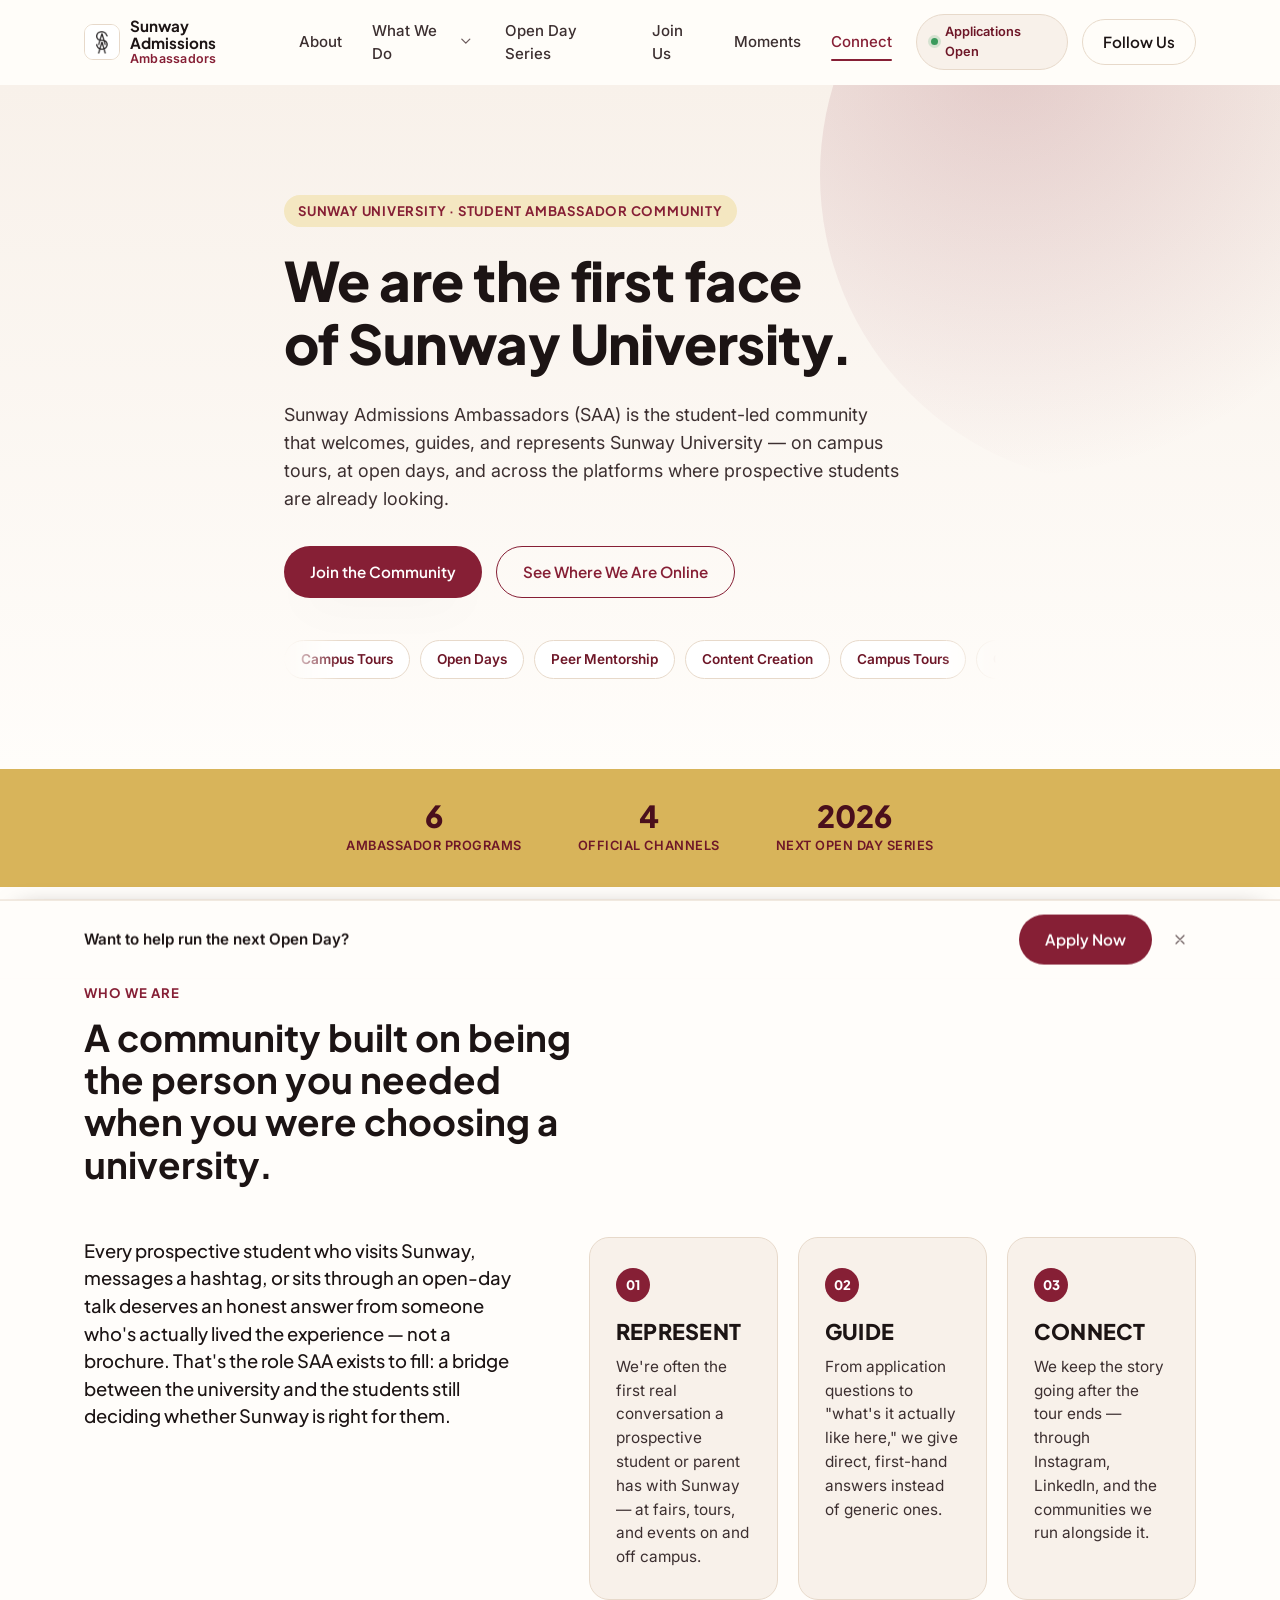
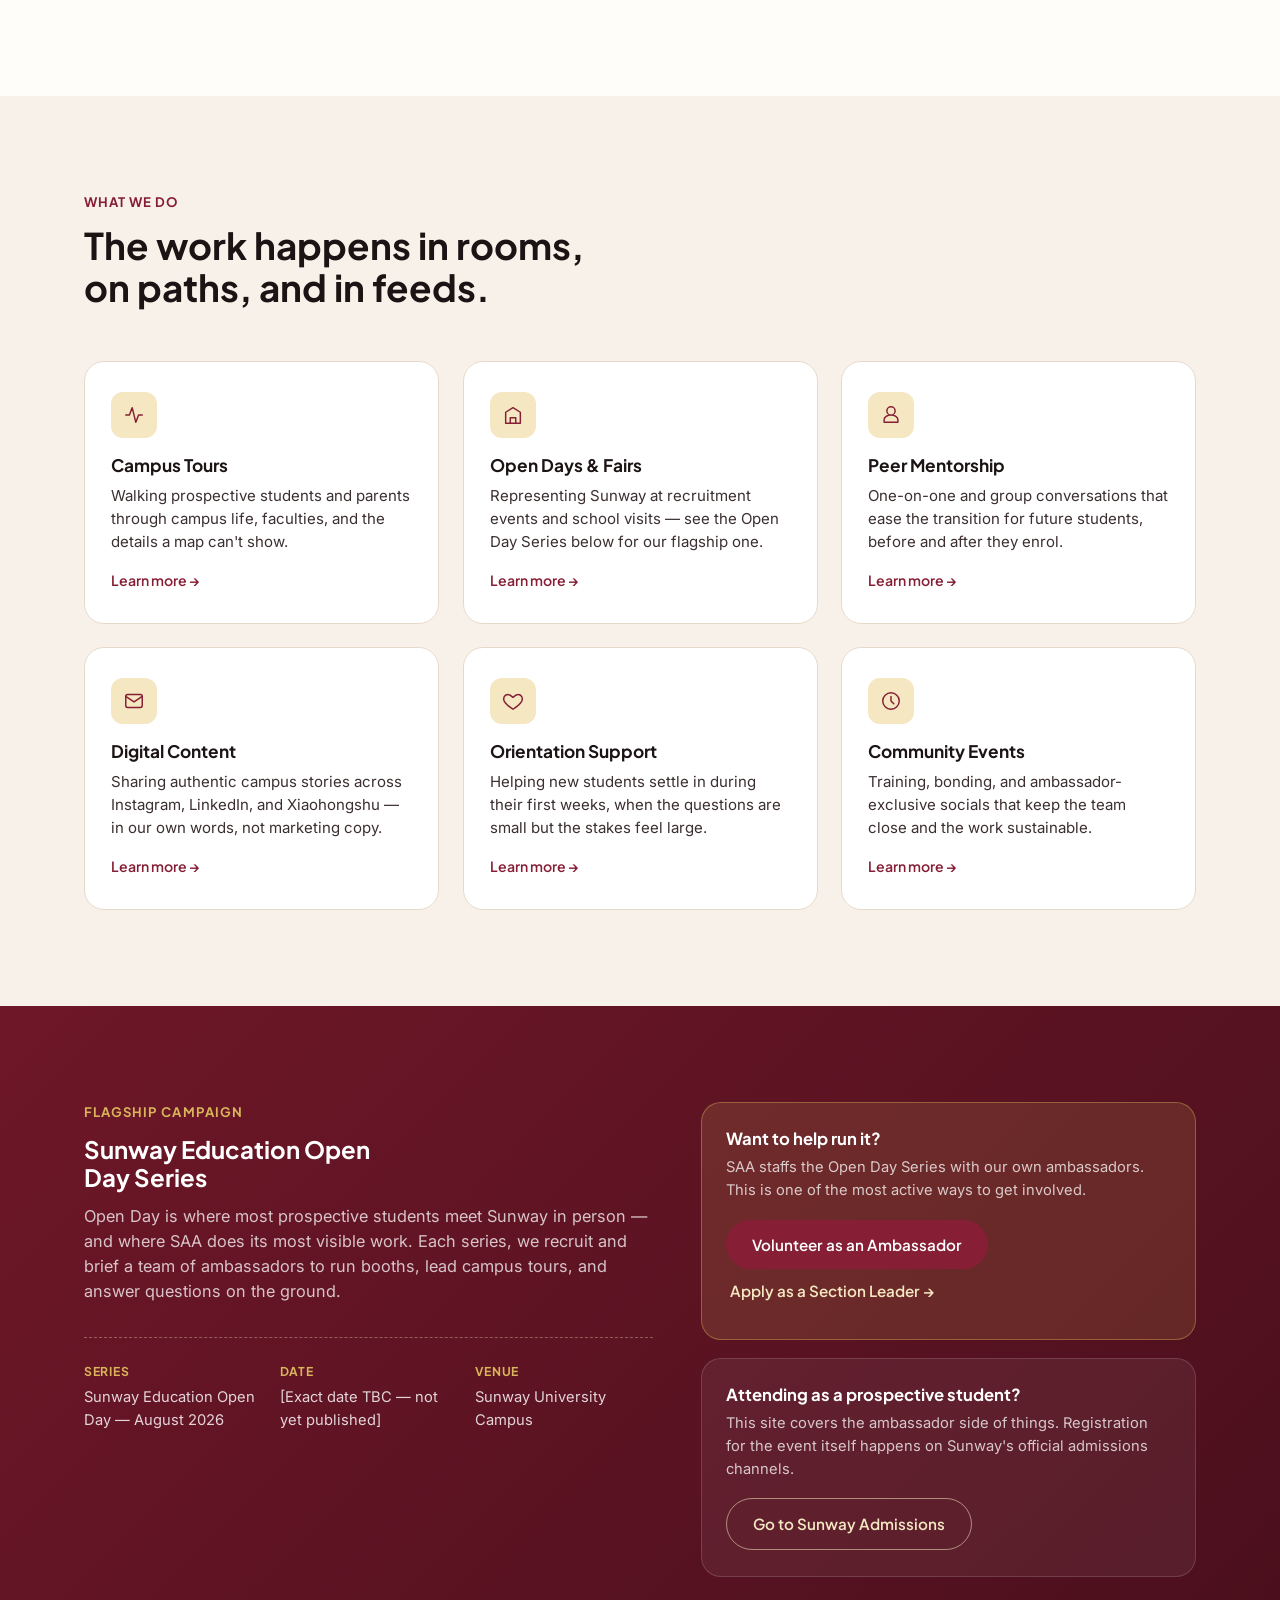
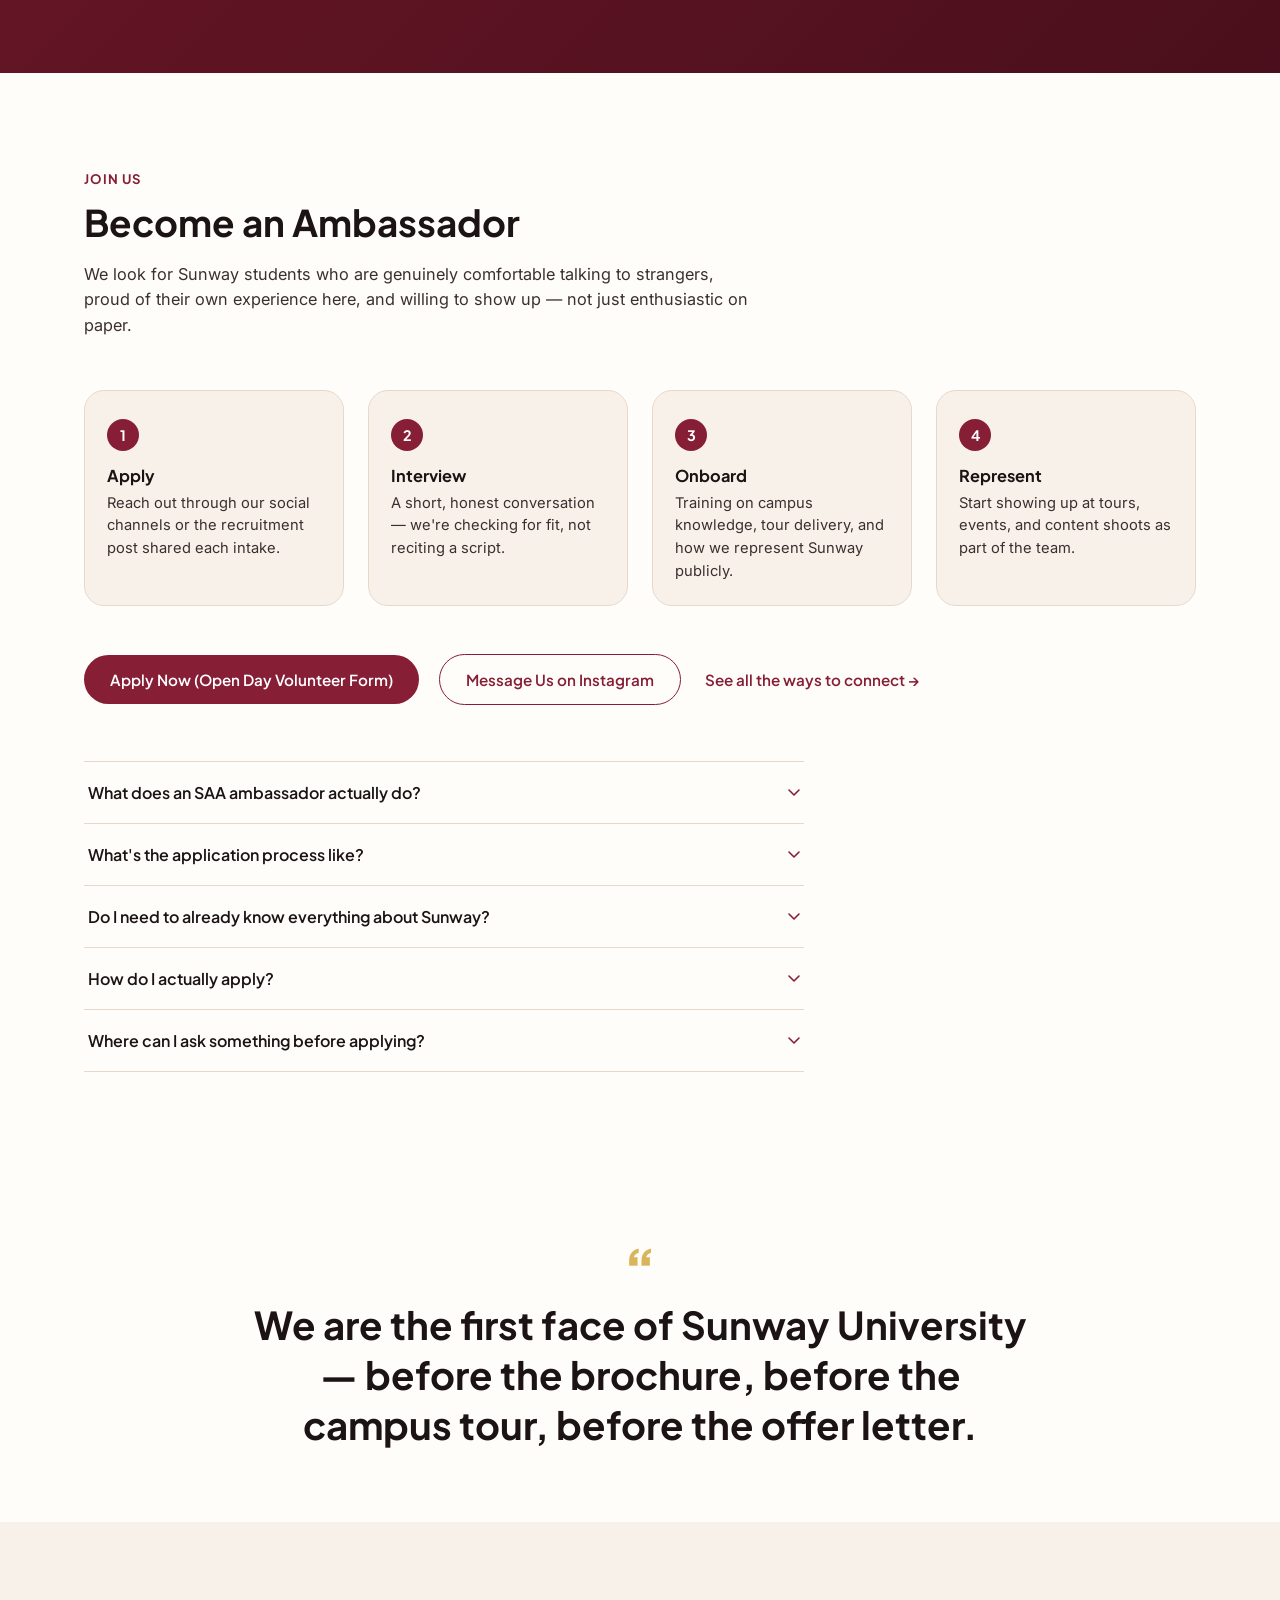
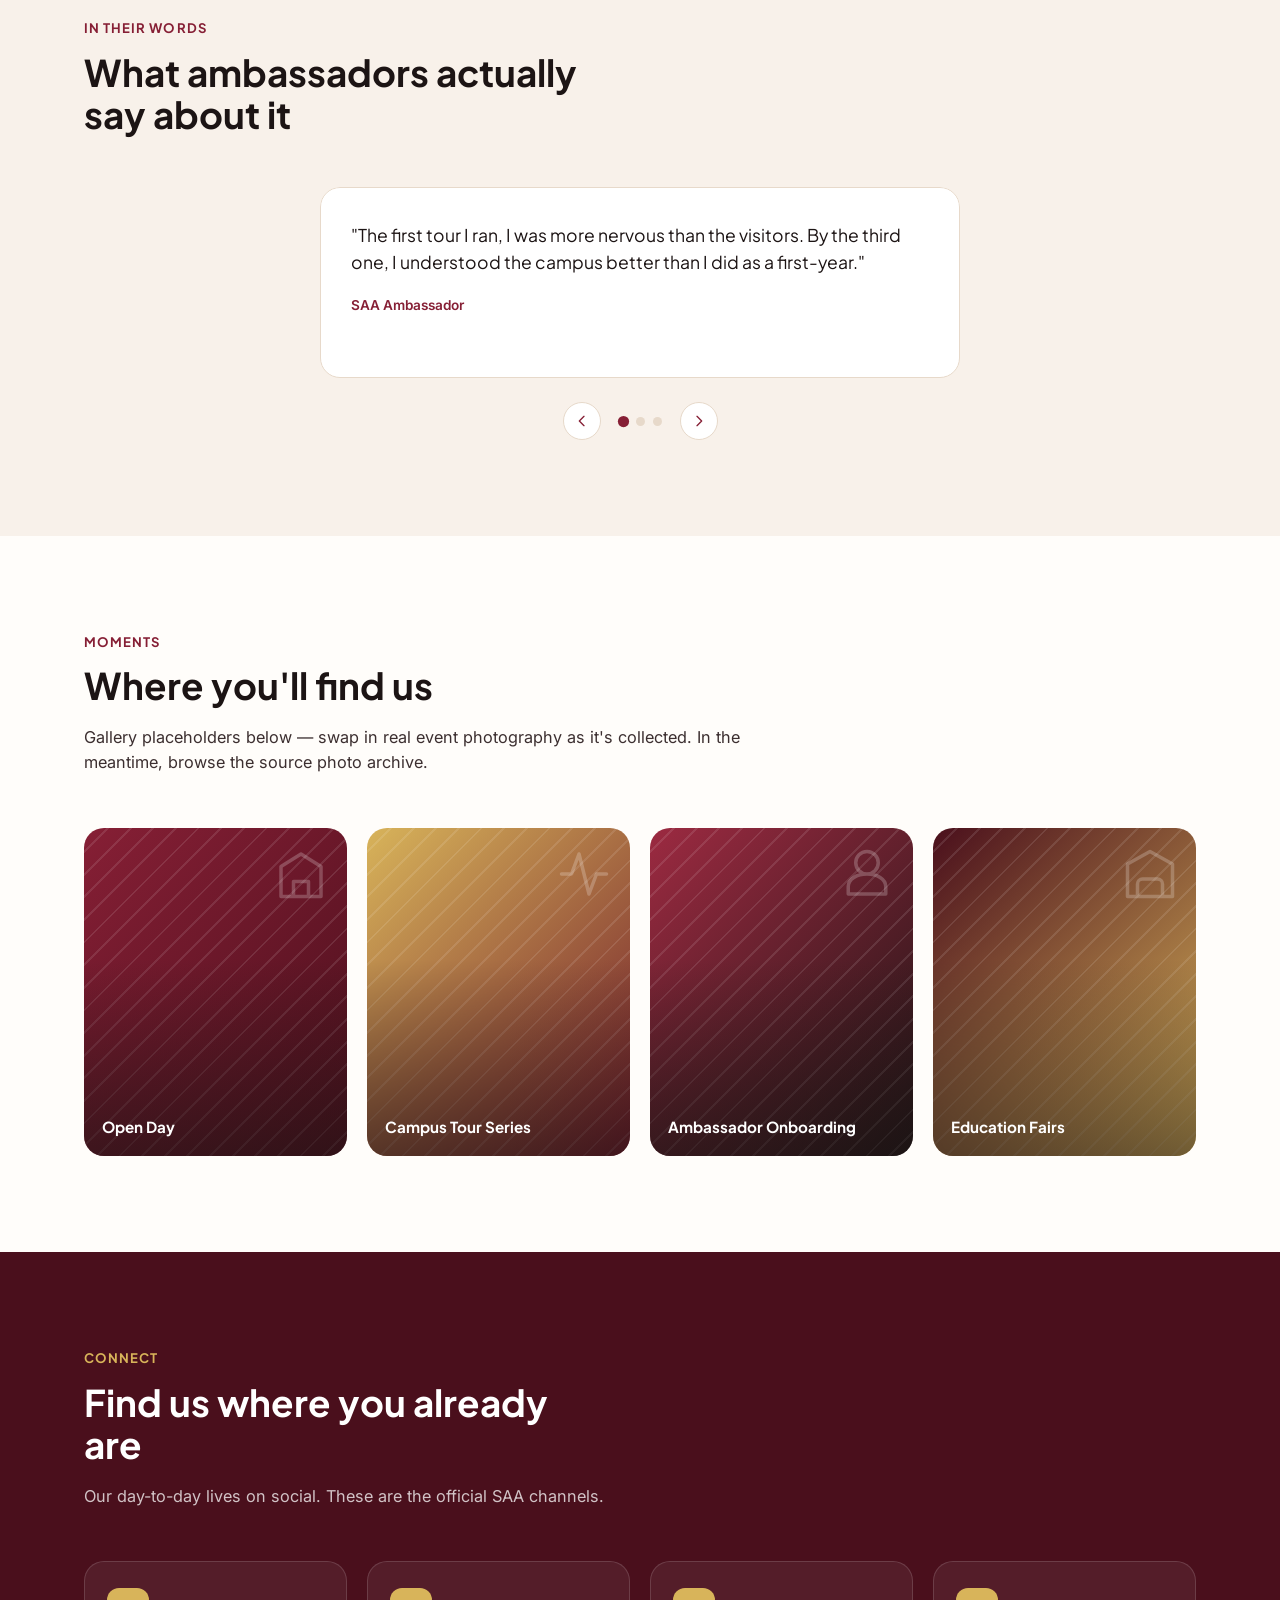
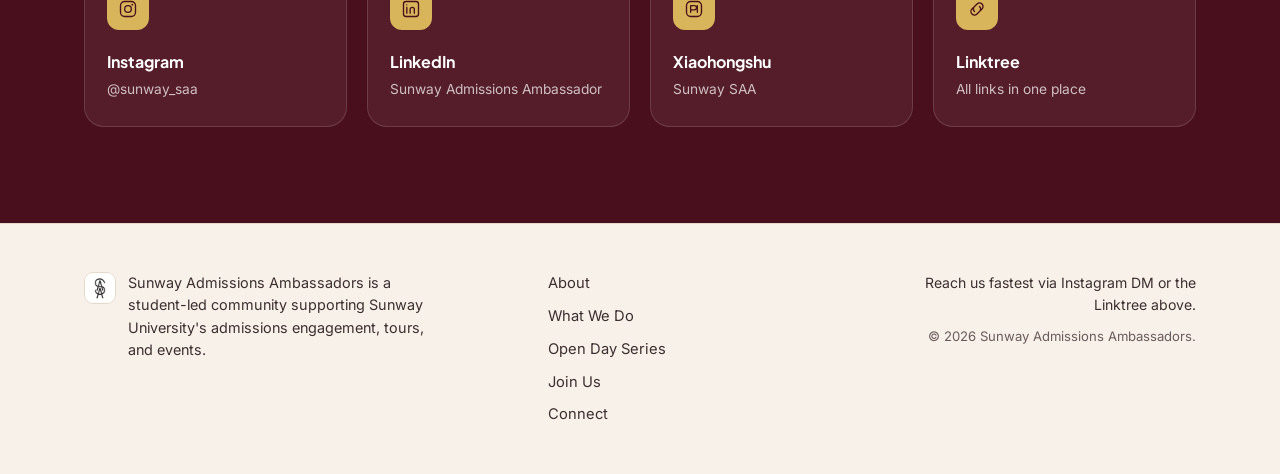
==== commit f6559825: "Give each What We Do program its own page under programs/ Converts the "What We Do" dropdown from sa" ====
--- a/index.html
+++ b/index.html
@@ -39,12 +39,12 @@
           <svg viewBox="0 0 12 8" width="10" height="7"><path d="M1 1l5 5 5-5" fill="none" stroke="currentColor" stroke-width="1.6" stroke-linecap="round" stroke-linejoin="round"/></svg>
         </button>
         <div class="nav-dropdown">
-          <a href="#campus-tours">Campus Tours</a>
-          <a href="#open-days-fairs">Open Days &amp; Fairs</a>
-          <a href="#peer-mentorship">Peer Mentorship</a>
-          <a href="#digital-content">Digital Content</a>
-          <a href="#orientation-support">Orientation Support</a>
-          <a href="#community-events">Community Events</a>
+          <a href="programs/campus-tours.html">Campus Tours</a>
+          <a href="programs/open-days-fairs.html">Open Days &amp; Fairs</a>
+          <a href="programs/peer-mentorship.html">Peer Mentorship</a>
+          <a href="programs/digital-content.html">Digital Content</a>
+          <a href="programs/orientation-support.html">Orientation Support</a>
+          <a href="programs/community-events.html">Community Events</a>
         </div>
       </div>
       <a class="nav-link" href="#open-day">Open Day Series</a>
@@ -176,6 +176,7 @@
           </span>
           <h3>Campus Tours</h3>
           <p>Walking prospective students and parents through campus life, faculties, and the details a map can't show.</p>
+          <a class="program-link" href="programs/campus-tours.html">Learn more &rarr;</a>
         </article>
 
         <article class="program-card" id="open-days-fairs">
@@ -184,6 +185,7 @@
           </span>
           <h3>Open Days &amp; Fairs</h3>
           <p>Representing Sunway at recruitment events and school visits — see the Open Day Series below for our flagship one.</p>
+          <a class="program-link" href="programs/open-days-fairs.html">Learn more &rarr;</a>
         </article>
 
         <article class="program-card" id="peer-mentorship">
@@ -192,6 +194,7 @@
           </span>
           <h3>Peer Mentorship</h3>
           <p>One-on-one and group conversations that ease the transition for future students, before and after they enrol.</p>
+          <a class="program-link" href="programs/peer-mentorship.html">Learn more &rarr;</a>
         </article>
 
         <article class="program-card" id="digital-content">
@@ -200,6 +203,7 @@
           </span>
           <h3>Digital Content</h3>
           <p>Sharing authentic campus stories across Instagram, LinkedIn, and Xiaohongshu — in our own words, not marketing copy.</p>
+          <a class="program-link" href="programs/digital-content.html">Learn more &rarr;</a>
         </article>
 
         <article class="program-card" id="orientation-support">
@@ -208,6 +212,7 @@
           </span>
           <h3>Orientation Support</h3>
           <p>Helping new students settle in during their first weeks, when the questions are small but the stakes feel large.</p>
+          <a class="program-link" href="programs/orientation-support.html">Learn more &rarr;</a>
         </article>
 
         <article class="program-card" id="community-events">
@@ -216,6 +221,7 @@
           </span>
           <h3>Community Events</h3>
           <p>Training, bonding, and ambassador-exclusive socials that keep the team close and the work sustainable.</p>
+          <a class="program-link" href="programs/community-events.html">Learn more &rarr;</a>
         </article>
 
       </div>
--- a/css/styles.css
+++ b/css/styles.css
@@ -533,7 +533,15 @@
 }
 .program-icon svg { width: 22px; height: 22px; }
 .program-card h3 { font-size: 1.08rem; margin-bottom: 8px; }
-.program-card p { font-size: 0.94rem; margin-bottom: 0; }
+.program-card p { font-size: 0.94rem; margin-bottom: 14px; }
+.program-link {
+  display: inline-block;
+  font-family: var(--font-display);
+  font-weight: 600;
+  font-size: 0.88rem;
+  color: var(--maroon-600);
+}
+.program-link:hover { text-decoration: underline; }
 
 /* ---------- Open Day Series band ---------- */
 .section-band {
@@ -988,6 +996,92 @@
 }
 .lightbox-note { font-size: 0.88rem; color: var(--ink-500); margin: 0; }
 .lightbox-note a { color: var(--maroon-600); font-weight: 600; }
+
+/* ---------- Program detail pages ---------- */
+.breadcrumb {
+  display: inline-flex;
+  align-items: center;
+  gap: 6px;
+  font-size: 0.88rem;
+  font-weight: 600;
+  color: var(--ink-500);
+  margin-bottom: 28px;
+}
+.breadcrumb:hover { color: var(--maroon-600); }
+
+.program-hero { padding: 48px 0 0; }
+.program-hero .kicker { margin-bottom: 14px; }
+.program-hero h1 {
+  font-size: clamp(2rem, 4.4vw, 2.9rem);
+  font-weight: 800;
+  max-width: 18ch;
+  margin-bottom: 20px;
+}
+.program-hero-lead { font-size: 1.08rem; max-width: 62ch; margin-bottom: 0; }
+
+.program-body { max-width: 720px; }
+.program-body p { font-size: 1rem; }
+.program-body ul {
+  list-style: none;
+  margin: 0 0 1.4em;
+  padding: 0;
+  display: grid;
+  gap: 10px;
+}
+.program-body ul li {
+  position: relative;
+  padding-left: 26px;
+  font-size: 0.98rem;
+  color: var(--ink-700);
+}
+.program-body ul li::before {
+  content: "";
+  position: absolute;
+  left: 0;
+  top: 9px;
+  width: 8px;
+  height: 8px;
+  border-radius: 50%;
+  background: var(--maroon-600);
+}
+
+.social-callout {
+  background: var(--paper-100);
+  border: 1px solid var(--line);
+  border-radius: var(--radius-lg);
+  padding: 28px 26px;
+  margin: 40px 0;
+}
+.social-callout h3 { font-size: 1.05rem; margin-bottom: 8px; }
+.social-callout p { font-size: 0.94rem; margin-bottom: 18px; }
+.social-callout-links { display: flex; flex-wrap: wrap; gap: 12px; }
+
+.program-cta {
+  display: flex;
+  flex-wrap: wrap;
+  align-items: center;
+  gap: 16px;
+  margin-top: 8px;
+}
+
+.related-programs { border-top: 1px solid var(--line); margin-top: 8px; padding-top: 56px; }
+.related-grid {
+  display: grid;
+  grid-template-columns: repeat(5, 1fr);
+  gap: 16px;
+}
+.related-card {
+  display: block;
+  background: #fff;
+  border: 1px solid var(--line);
+  border-radius: var(--radius-md);
+  padding: 18px 16px;
+  transition: transform 0.2s cubic-bezier(.2,.8,.2,1), box-shadow 0.2s ease;
+}
+.related-card:hover { transform: translateY(-3px); box-shadow: var(--shadow-soft); }
+.related-card .program-icon { width: 36px; height: 36px; margin-bottom: 12px; }
+.related-card .program-icon svg { width: 18px; height: 18px; }
+.related-card h4 { font-size: 0.92rem; font-weight: 700; margin: 0; color: var(--ink-900); }
 
 /* ---------- Scroll reveal ---------- */
 [data-reveal] { opacity: 0; transform: translateY(18px); transition: opacity 0.6s ease, transform 0.6s ease; }
@@ -1013,6 +1107,7 @@
   .social-grid { grid-template-columns: repeat(2, 1fr); }
   .footer-inner { grid-template-columns: 1fr; text-align: left; }
   .footer-meta { text-align: left; }
+  .related-grid { grid-template-columns: repeat(3, 1fr); }
 }
 
 @media (max-width: 760px) {
@@ -1043,4 +1138,6 @@
   .sticky-cta-inner p { text-align: center; }
   .sticky-cta-actions { justify-content: center; }
   .faq-question { font-size: 0.94rem; }
-}
+  .related-grid { grid-template-columns: repeat(2, 1fr); }
+  .program-hero { padding: 32px 0 0; }
+}
